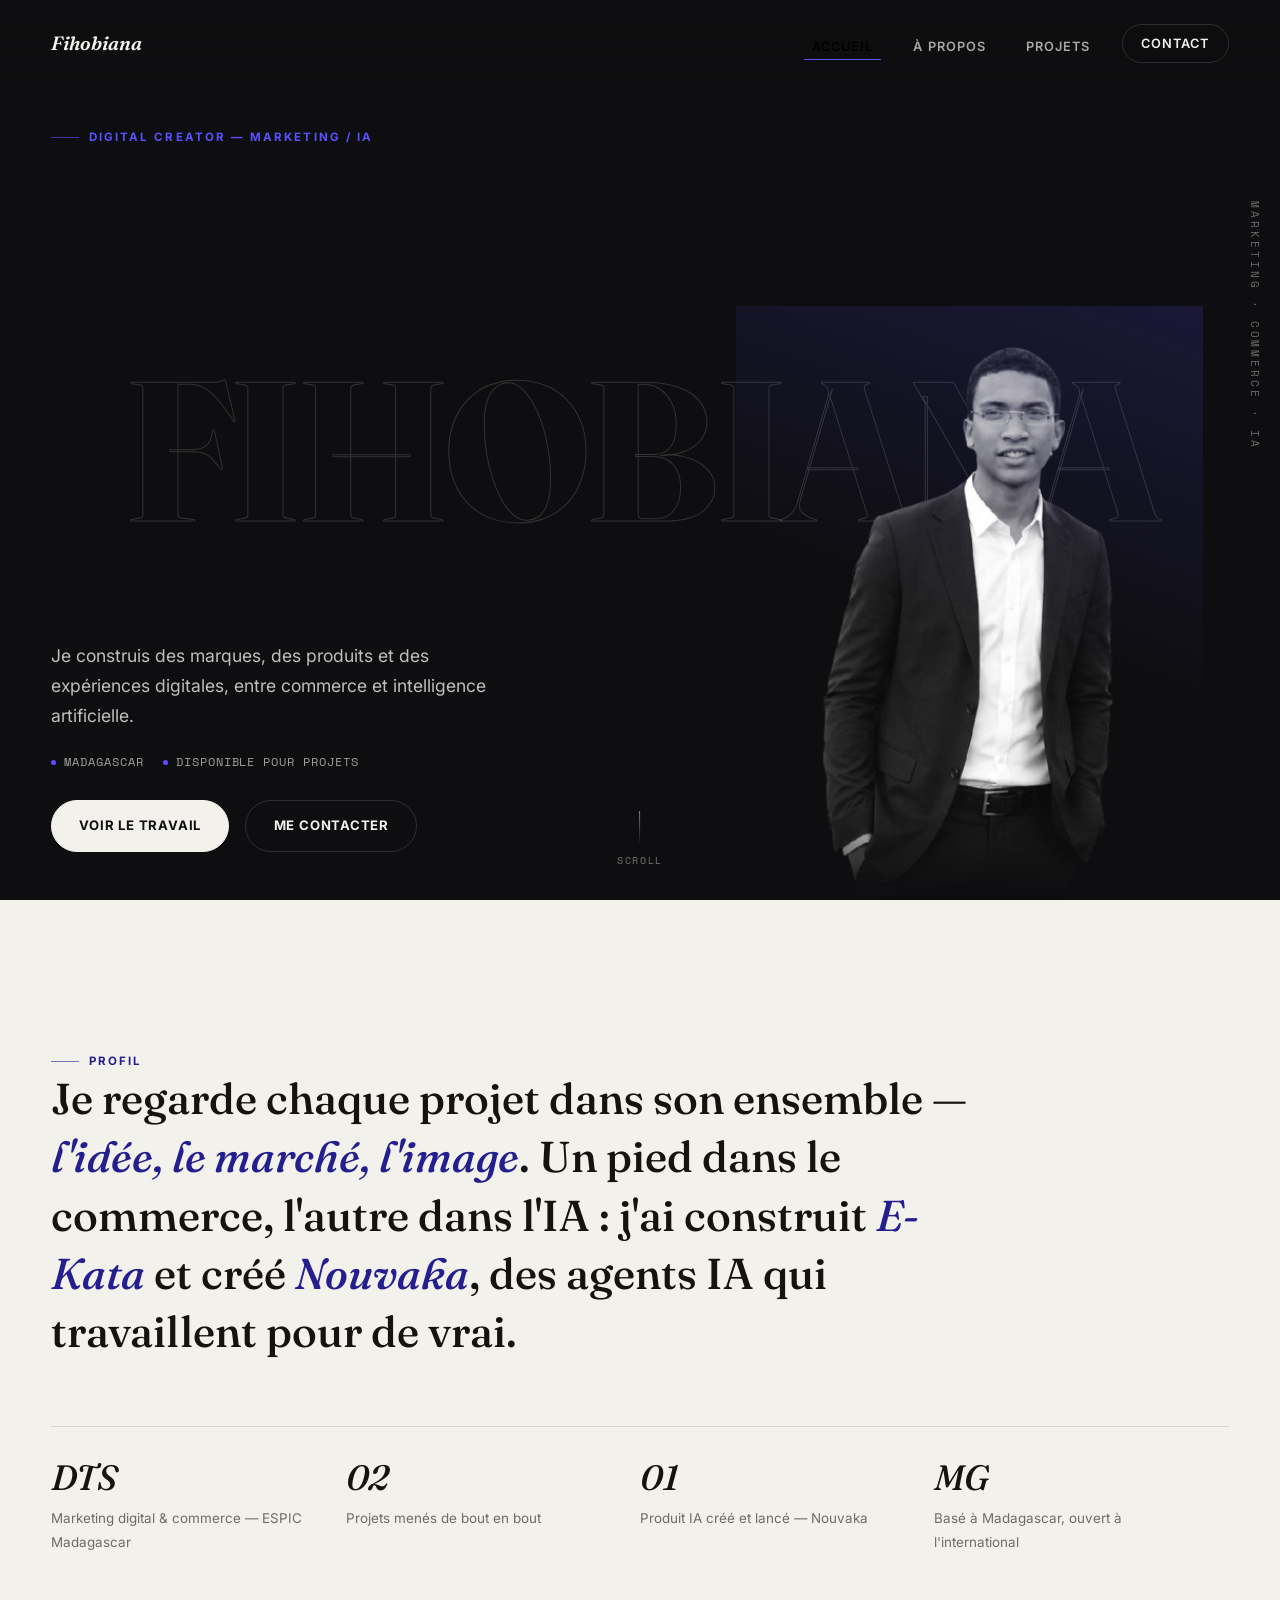
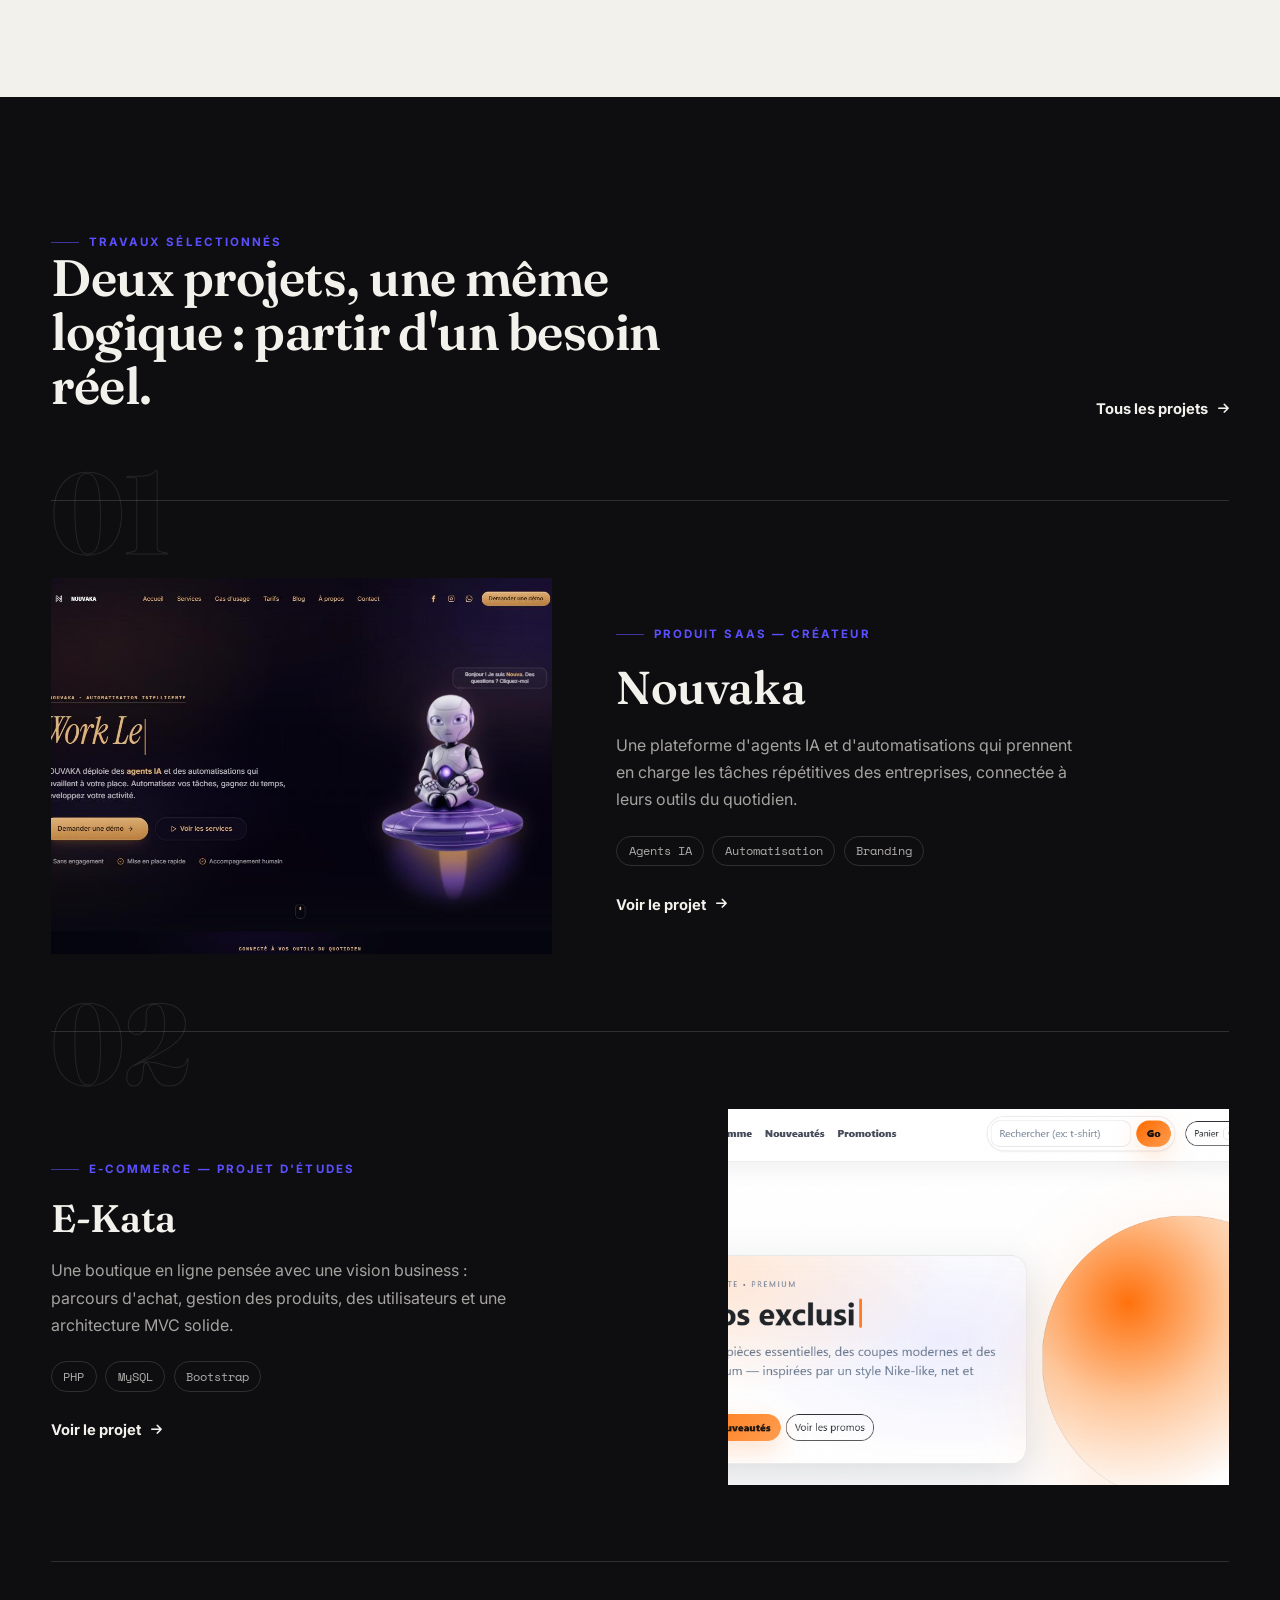
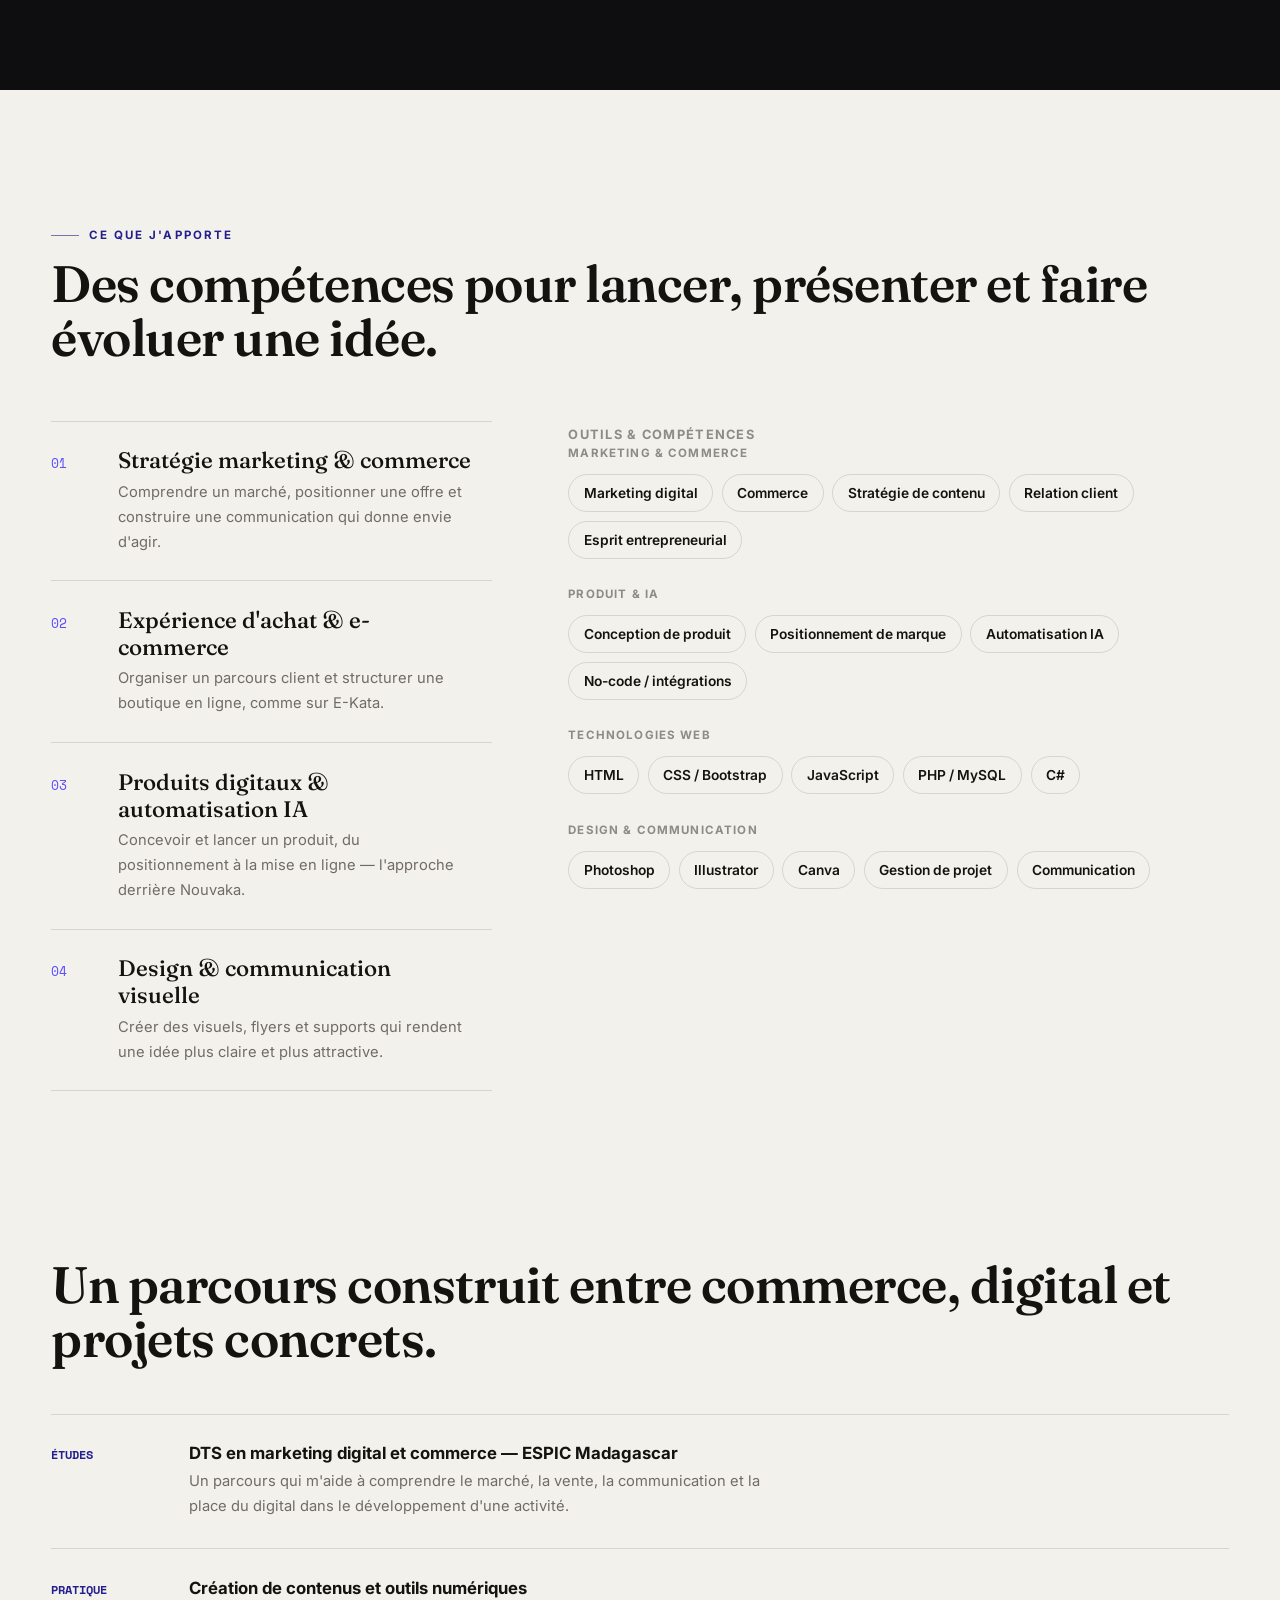
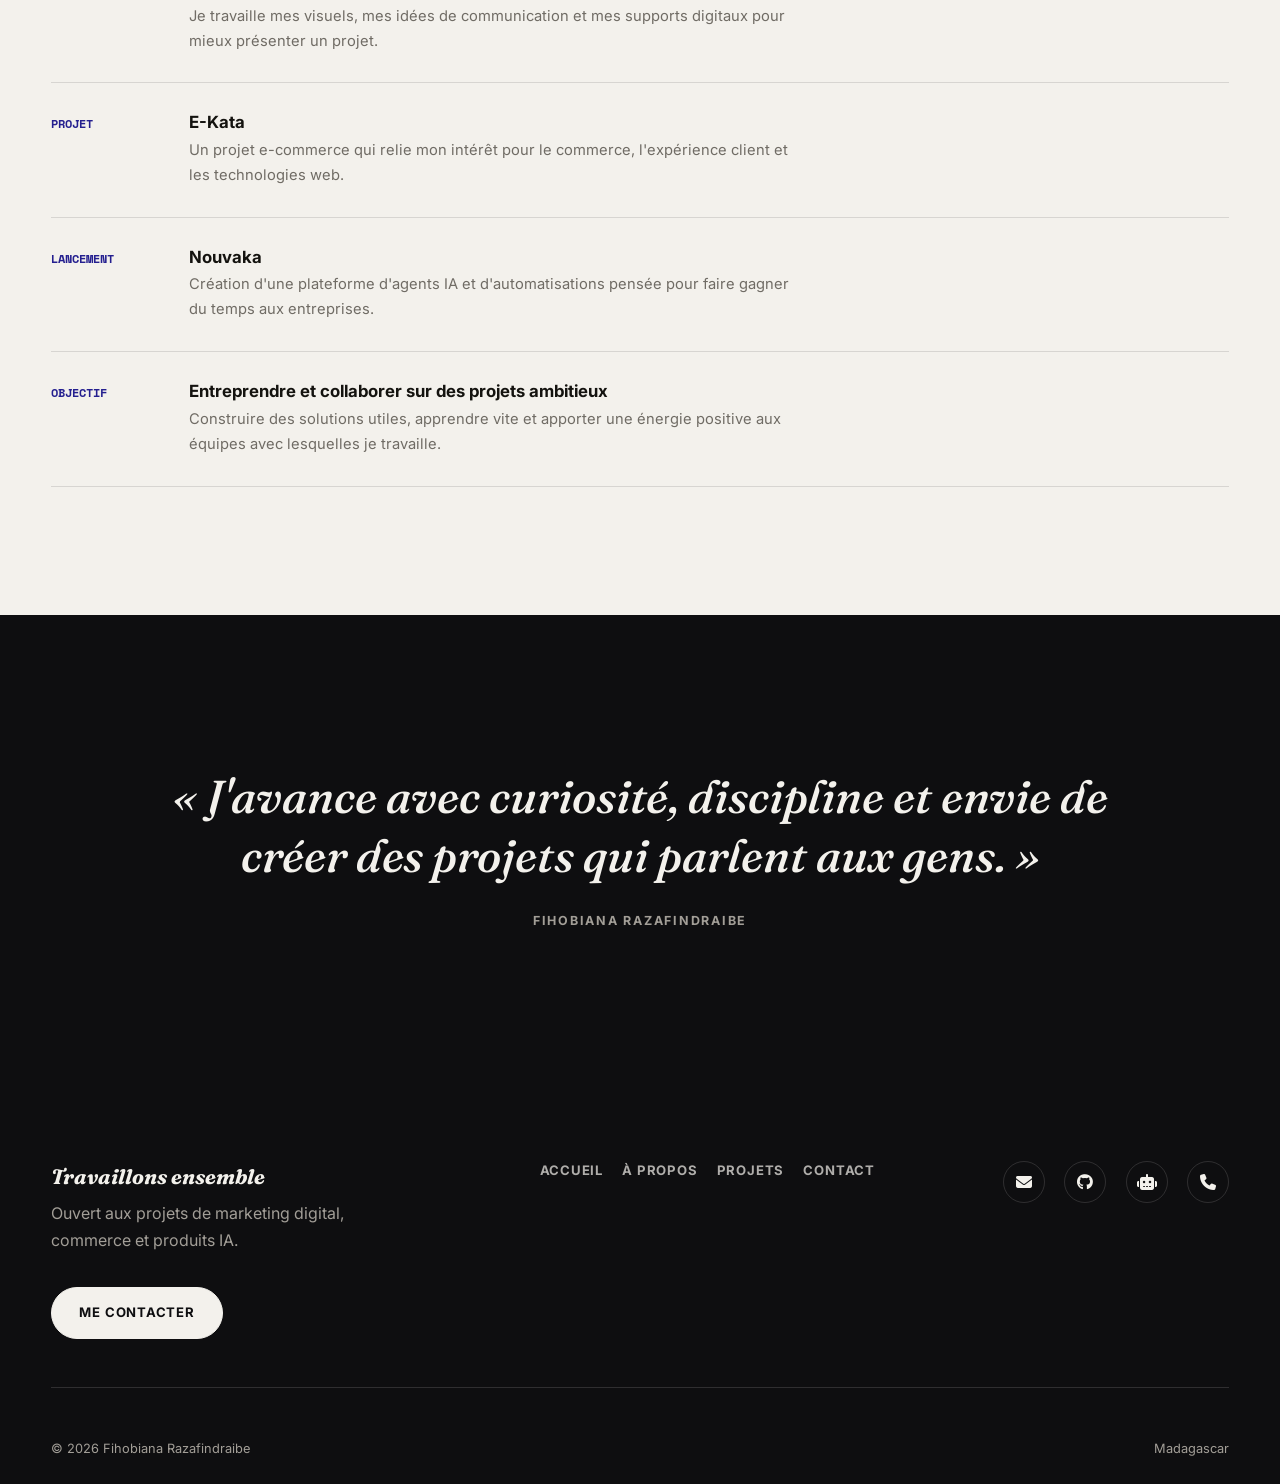
==== index.html @ 969f34cb "Corrige la presentation des outils, la galerie Realisations, la photo hero et le navbar - Remplace l" ====
<!doctype html>
<html lang="fr">
<head>
  <meta charset="utf-8">
  <meta name="viewport" content="width=device-width, initial-scale=1">
  <meta name="description" content="Fihobiana RAZAFINDRAIBE — créateur digital à Madagascar. Marketing digital, commerce et produits IA. Créateur de Nouvaka et E-Kata.">
  <meta property="og:title" content="Fihobiana RAZAFINDRAIBE — Digital Creator">
  <meta property="og:description" content="Marketing digital, commerce et produits digitaux. Découvrez E-Kata et Nouvaka.">
  <meta property="og:type" content="website">
  <meta property="og:image" content="assets/images/photos/photo-hero.png">
  <meta name="author" content="Fihobiana RAZAFINDRAIBE">
  <title>Fihobiana RAZAFINDRAIBE — Digital Creator</title>
  <link rel="preconnect" href="https://cdn.jsdelivr.net">
  <link rel="preconnect" href="https://cdnjs.cloudflare.com">
  <link rel="preconnect" href="https://fonts.googleapis.com">
  <link rel="preconnect" href="https://fonts.gstatic.com" crossorigin>
  <link href="https://fonts.googleapis.com/css2?family=Fraunces:ital,opsz,wght@0,9..144,300;0,9..144,400;0,9..144,500;0,9..144,600;0,9..144,700;1,9..144,400;1,9..144,500;1,9..144,600&family=Inter:wght@400;500;600;700;800&family=Space+Mono:wght@400;700&display=swap" rel="stylesheet">
  <link href="https://cdn.jsdelivr.net/npm/bootstrap@5.3.3/dist/css/bootstrap.min.css" rel="stylesheet">
  <link href="https://cdnjs.cloudflare.com/ajax/libs/font-awesome/6.5.2/css/all.min.css" rel="stylesheet">
  <link rel="icon" href="assets/images/icons/fr-icon.svg" type="image/svg+xml">
  <link href="assets/css/style.css" rel="stylesheet">
</head>
<body>
  <nav class="navbar navbar-expand-lg fixed-top premium-nav" aria-label="Navigation principale">
    <div class="container-wide d-flex align-items-center justify-content-between">
      <a class="navbar-brand" href="index.html">Fihobiana</a>
      <button class="navbar-toggler" type="button" data-bs-toggle="collapse" data-bs-target="#mainNav" aria-controls="mainNav" aria-expanded="false" aria-label="Ouvrir le menu">
        <span class="navbar-toggler-icon"></span>
      </button>
      <div class="collapse navbar-collapse flex-grow-0" id="mainNav">
        <ul class="navbar-nav ms-auto align-items-lg-center gap-lg-4">
          <li class="nav-item"><a class="nav-link active" href="index.html">Accueil</a></li>
          <li class="nav-item"><a class="nav-link" href="about.html">À propos</a></li>
          <li class="nav-item"><a class="nav-link" href="projects.html">Projets</a></li>
          <li class="nav-item"><a class="nav-link nav-cta" href="contact.html">Contact</a></li>
        </ul>
      </div>
    </div>
  </nav>

  <header class="hero-v2">
    <div class="hero-v2-name" data-parallax="0.04" aria-hidden="true"><span>FIHOBIANA</span></div>
    <div class="hero-v2-portrait-wrap">
      <img class="hero-v2-portrait" src="assets/images/photos/photo-hero.png" alt="Portrait de Fihobiana RAZAFINDRAIBE">
      <div class="hero-v2-portrait-tint"></div>
    </div>
    <div class="hero-v2-masthead">MARKETING &middot; COMMERCE &middot; IA</div>
    <div class="container-wide hero-v2-grid">
      <div class="hero-v2-top reveal">
        <span class="label">Digital Creator — Marketing / IA</span>
      </div>
      <div class="hero-v2-bottom reveal reveal-delay">
        <p class="hero-v2-intro">Je construis des marques, des produits et des expériences digitales, entre commerce et intelligence artificielle.</p>
        <div class="hero-v2-meta">
          <span>Madagascar</span>
          <span>Disponible pour projets</span>
        </div>
        <div class="hero-v2-actions">
          <a class="btn-v2 magnetic" href="projects.html">Voir le travail</a>
          <a class="btn-v2 ghost magnetic" href="contact.html">Me contacter</a>
        </div>
      </div>
    </div>
    <div class="hero-v2-scroll"><span></span>Scroll</div>
  </header>

  <main>
    <section class="statement">
      <div class="container-wide">
        <span class="label on-light reveal">Profil</span>
        <p class="statement-text reveal reveal-delay">Je regarde chaque projet dans son ensemble — <strong>l'idée, le marché, l'image</strong>. Un pied dans le commerce, l'autre dans l'IA : j'ai construit <strong>E-Kata</strong> et créé <strong>Nouvaka</strong>, des agents IA qui travaillent pour de vrai.</p>
        <div class="statement-facts reveal">
          <div><strong>DTS</strong><span>Marketing digital & commerce — ESPIC Madagascar</span></div>
          <div><strong>02</strong><span>Projets menés de bout en bout</span></div>
          <div><strong>01</strong><span>Produit IA créé et lancé — Nouvaka</span></div>
          <div><strong>MG</strong><span>Basé à Madagascar, ouvert à l'international</span></div>
        </div>
      </div>
    </section>

    <section class="work">
      <div class="container-wide">
        <div class="work-head reveal">
          <div>
            <span class="label">Travaux sélectionnés</span>
            <h2>Deux projets, une même logique&nbsp;: partir d'un besoin réel.</h2>
          </div>
          <a class="work-link" href="projects.html">Tous les projets <i class="fa-solid fa-arrow-right"></i></a>
        </div>
        <div class="work-list">
          <article class="work-item featured reveal">
            <span class="work-number" aria-hidden="true">01</span>
            <div class="work-media">
              <a href="projects.html#nouvaka"><img src="assets/images/projects/nouvaka-1.jpg" alt="Page d'accueil de Nouvaka, plateforme d'agents IA"></a>
            </div>
            <div class="work-copy">
              <span class="label">Produit SaaS — Créateur</span>
              <h3>Nouvaka</h3>
              <p>Une plateforme d'agents IA et d'automatisations qui prennent en charge les tâches répétitives des entreprises, connectée à leurs outils du quotidien.</p>
              <div class="work-tags"><span>Agents IA</span><span>Automatisation</span><span>Branding</span></div>
              <a class="work-link" href="projects.html#nouvaka">Voir le projet <i class="fa-solid fa-arrow-right"></i></a>
            </div>
          </article>
          <article class="work-item reverse reveal">
            <span class="work-number" aria-hidden="true">02</span>
            <div class="work-media">
              <a href="projects.html#e-kata"><img src="assets/images/projects/e-kata-2.png" alt="Interface du projet e-commerce E-Kata"></a>
            </div>
            <div class="work-copy">
              <span class="label">E-commerce — Projet d'études</span>
              <h3>E-Kata</h3>
              <p>Une boutique en ligne pensée avec une vision business&nbsp;: parcours d'achat, gestion des produits, des utilisateurs et une architecture MVC solide.</p>
              <div class="work-tags"><span>PHP</span><span>MySQL</span><span>Bootstrap</span></div>
              <a class="work-link" href="projects.html#e-kata">Voir le projet <i class="fa-solid fa-arrow-right"></i></a>
            </div>
          </article>
        </div>
      </div>
    </section>

    <section class="capabilities">
      <div class="container-wide">
        <span class="label on-light reveal">Ce que j'apporte</span>
        <h2 class="reveal" style="margin-top:.8rem">Des compétences pour lancer, présenter et faire évoluer une idée.</h2>
        <div class="capabilities-grid" style="margin-top:3.5rem">
          <div class="cap-list reveal">
            <div class="cap-row"><span class="cap-index">01</span><div><h3>Stratégie marketing & commerce</h3><p>Comprendre un marché, positionner une offre et construire une communication qui donne envie d'agir.</p></div><i class="fa-solid fa-arrow-up-right"></i></div>
            <div class="cap-row"><span class="cap-index">02</span><div><h3>Expérience d'achat & e-commerce</h3><p>Organiser un parcours client et structurer une boutique en ligne, comme sur E-Kata.</p></div><i class="fa-solid fa-arrow-up-right"></i></div>
            <div class="cap-row"><span class="cap-index">03</span><div><h3>Produits digitaux & automatisation IA</h3><p>Concevoir et lancer un produit, du positionnement à la mise en ligne — l'approche derrière Nouvaka.</p></div><i class="fa-solid fa-arrow-up-right"></i></div>
            <div class="cap-row"><span class="cap-index">04</span><div><h3>Design & communication visuelle</h3><p>Créer des visuels, flyers et supports qui rendent une idée plus claire et plus attractive.</p></div><i class="fa-solid fa-arrow-up-right"></i></div>
          </div>
          <div class="reveal reveal-delay">
            <span class="section-eyebrow" style="font-size:.8rem;text-transform:uppercase;letter-spacing:.1em;font-weight:700">Outils & compétences</span>
            <div class="skill-groups">
              <div class="skill-group">
                <span class="skill-group-label">Marketing & commerce</span>
                <div class="tag-row"><span>Marketing digital</span><span>Commerce</span><span>Stratégie de contenu</span><span>Relation client</span><span>Esprit entrepreneurial</span></div>
              </div>
              <div class="skill-group">
                <span class="skill-group-label">Produit & IA</span>
                <div class="tag-row"><span>Conception de produit</span><span>Positionnement de marque</span><span>Automatisation IA</span><span>No-code / intégrations</span></div>
              </div>
              <div class="skill-group">
                <span class="skill-group-label">Technologies web</span>
                <div class="tag-row"><span>HTML</span><span>CSS / Bootstrap</span><span>JavaScript</span><span>PHP / MySQL</span><span>C#</span></div>
              </div>
              <div class="skill-group">
                <span class="skill-group-label">Design & communication</span>
                <div class="tag-row"><span>Photoshop</span><span>Illustrator</span><span>Canva</span><span>Gestion de projet</span><span>Communication</span></div>
              </div>
            </div>
          </div>
        </div>
      </div>
    </section>

    <section class="journey">
      <div class="container-wide">
        <span class="label on-light reveal">Parcours</span>
        <h2 class="reveal" style="margin-top:.8rem">Un parcours construit entre commerce, digital et projets concrets.</h2>
        <div class="timeline" style="margin-top:3rem">
          <div class="timeline-item reveal"><span>Études</span><div><h3>DTS en marketing digital et commerce — ESPIC Madagascar</h3><p>Un parcours qui m'aide à comprendre le marché, la vente, la communication et la place du digital dans le développement d'une activité.</p></div></div>
          <div class="timeline-item reveal"><span>Pratique</span><div><h3>Création de contenus et outils numériques</h3><p>Je travaille mes visuels, mes idées de communication et mes supports digitaux pour mieux présenter un projet.</p></div></div>
          <div class="timeline-item reveal"><span>Projet</span><div><h3>E-Kata</h3><p>Un projet e-commerce qui relie mon intérêt pour le commerce, l'expérience client et les technologies web.</p></div></div>
          <div class="timeline-item reveal"><span>Lancement</span><div><h3>Nouvaka</h3><p>Création d'une plateforme d'agents IA et d'automatisations pensée pour faire gagner du temps aux entreprises.</p></div></div>
          <div class="timeline-item reveal"><span>Objectif</span><div><h3>Entreprendre et collaborer sur des projets ambitieux</h3><p>Construire des solutions utiles, apprendre vite et apporter une énergie positive aux équipes avec lesquelles je travaille.</p></div></div>
        </div>
      </div>
    </section>

    <section class="quote-band">
      <div class="container-wide reveal">
        <p>&laquo;&nbsp;J'avance avec curiosité, discipline et envie de créer des projets qui parlent aux gens.&nbsp;&raquo;</p>
        <span>Fihobiana Razafindraibe</span>
      </div>
    </section>
  </main>

  <footer class="footer">
    <div class="container-wide">
      <div class="footer-top">
        <div><strong style="font-family:var(--display);font-style:italic;font-size:1.3rem">Travaillons ensemble</strong><p style="margin-top:.5rem;max-width:360px">Ouvert aux projets de marketing digital, commerce et produits IA.</p><a class="btn-v2 magnetic" href="contact.html" style="margin-top:1rem">Me contacter</a></div>
        <div class="footer-links"><a href="index.html">Accueil</a><a href="about.html">À propos</a><a href="projects.html">Projets</a><a href="contact.html">Contact</a></div>
        <div class="socials">
          <a href="mailto:razafindraibe.fihobiana877@gmail.com" aria-label="Email"><i class="fa-solid fa-envelope"></i></a>
          <a href="https://github.com/Fihobiana87" target="_blank" rel="noopener" aria-label="GitHub"><i class="fa-brands fa-github"></i></a>
          <a href="https://nouvaka.great-site.net" target="_blank" rel="noopener" aria-label="Nouvaka"><i class="fa-solid fa-robot"></i></a>
          <a href="tel:+261385806747" aria-label="Telephone"><i class="fa-solid fa-phone"></i></a>
        </div>
      </div>
      <div class="copyright"><span>© 2026 Fihobiana Razafindraibe</span><span>Madagascar</span></div>
    </div>
  </footer>

  <script src="https://cdn.jsdelivr.net/npm/bootstrap@5.3.3/dist/js/bootstrap.bundle.min.js"></script>
  <script src="assets/js/main.js"></script>
</body>
</html>
---- assets/css/style.css ----
:root {
  --ink: #0e0e10;
  --night: #17171a;
  --graphite: #8c8b87;
  --paper: #f3f1ec;
  --paper-dim: #e7e3da;
  --line-dark: rgba(243, 241, 236, .14);
  --line-light: rgba(14, 14, 16, .12);
  --text: #f3f1ec;
  --text-onlight: #14130f;
  --muted: #a29e97;
  --muted-onlight: #706c65;
  --accent: #5b4fff;
  --accent-2: #241f8f;
  --accent-soft: #c6c0ff;
  --radius: 2px;
  --shadow: 0 40px 90px rgba(0, 0, 0, .45);
  --display: "Fraunces", Georgia, "Times New Roman", serif;
  --sans: Inter, ui-sans-serif, system-ui, -apple-system, BlinkMacSystemFont, "Segoe UI", Arial, sans-serif;
  --mono: "Space Mono", "SFMono-Regular", Consolas, monospace;
  --ease: cubic-bezier(.16, .84, .26, 1);
}

* { box-sizing: border-box; }
html { scroll-behavior: smooth; }
body {
  margin: 0;
  color: var(--text-onlight);
  font-family: var(--sans);
  background: var(--paper);
  overflow-x: hidden;
}
::selection { background: var(--accent); color: #fff; }

img { max-width: 100%; display: block; }
a { color: inherit; text-decoration: none; }
p { color: var(--muted-onlight); line-height: 1.7; }
h1, h2, h3 { color: var(--text-onlight); font-weight: 600; letter-spacing: -.01em; font-family: var(--display); }
h1 { font-size: clamp(2.6rem, 5vw, 4.6rem); line-height: 1.02; }
h2 { font-size: clamp(2rem, 4vw, 3.6rem); line-height: 1.05; }
h3 { font-size: 1.15rem; font-family: var(--sans); font-weight: 700; letter-spacing: 0; }

.label {
  display: inline-flex;
  align-items: center;
  gap: .6rem;
  font-family: var(--sans);
  font-size: .72rem;
  font-weight: 700;
  text-transform: uppercase;
  letter-spacing: .18em;
  color: var(--accent);
}
.label::before { content: ""; width: 28px; height: 1px; background: currentColor; opacity: .6; }
.label.on-light { color: var(--accent-2); }
.section-eyebrow { color: var(--graphite); }

.container-wide { width: min(1360px, 92vw); margin-inline: auto; }

/* ---------- Navigation ---------- */
.premium-nav {
  padding: 1.5rem 0;
  background: linear-gradient(180deg, rgba(14,14,16,.5), transparent);
  border-bottom: 1px solid transparent;
  transition: background .4s ease, border-color .4s ease, padding .3s ease;
}
.premium-nav.nav-scrolled {
  padding: .9rem 0;
  background: rgba(14, 14, 16, .86);
  backdrop-filter: blur(16px);
  border-bottom: 1px solid var(--line-dark);
}
.navbar-brand { font-family: var(--display); font-style: italic; font-weight: 600; font-size: 1.2rem; color: var(--text); }
.nav-link { font-family: var(--sans); font-size: .8rem; font-weight: 600; text-transform: uppercase; letter-spacing: .08em; color: var(--text); opacity: .68; position: relative; padding-bottom: 2px; }
.nav-link::after { content: ""; position: absolute; left: 0; right: 100%; bottom: -2px; height: 1px; background: var(--accent); transition: right .3s var(--ease); }
.nav-link:hover, .nav-link.active { color: var(--text); opacity: 1; }
.nav-link.active::after, .nav-link:hover::after { right: 0; }
.nav-cta {
  opacity: 1 !important;
  padding: .55rem 1.15rem !important;
  border: 1px solid var(--line-dark);
  border-radius: 999px;
  transition: border-color .3s ease, background .3s ease, color .3s ease;
}
.nav-cta::after { display: none; }
.nav-cta:hover, .nav-cta.active { background: var(--accent); border-color: var(--accent); color: #fff; }
.navbar-toggler { border: 0; box-shadow: none !important; }
.navbar-toggler-icon { filter: invert(1); }

/* ---------- Buttons ---------- */
.btn-v2 {
  display: inline-flex;
  align-items: center;
  gap: .6rem;
  padding: .95rem 1.7rem;
  border: 1px solid var(--text);
  border-radius: 999px;
  font-family: var(--sans);
  font-size: .82rem;
  font-weight: 700;
  text-transform: uppercase;
  letter-spacing: .06em;
  color: var(--ink);
  background: var(--text);
  transition: background .3s ease, color .3s ease, border-color .3s ease;
}
.btn-v2:hover { background: var(--accent); border-color: var(--accent); color: #fff; }
.btn-v2.ghost { background: transparent; color: var(--text); border-color: var(--line-dark); }
.btn-v2.ghost:hover { border-color: var(--accent); color: var(--accent); background: transparent; }
.btn-v2.on-light { color: var(--paper); background: var(--ink); border-color: var(--ink); }
.btn-v2.on-light.ghost { color: var(--text-onlight); background: transparent; border-color: var(--line-light); }
.btn-v2.on-light.ghost:hover { color: var(--accent); border-color: var(--accent); }

/* ==================== HERO ==================== */
.hero-v2 {
  position: relative;
  isolation: isolate;
  overflow: hidden;
  min-height: 100vh;
  display: flex;
  flex-direction: column;
  background: var(--ink);
  color: var(--text);
}
.hero-v2-name {
  position: absolute;
  inset: 0;
  display: flex;
  align-items: center;
  justify-content: center;
  z-index: 0;
  pointer-events: none;
  user-select: none;
}
.hero-v2-name span {
  font-family: var(--display);
  font-weight: 700;
  font-size: clamp(5.5rem, 15.5vw, 13.5rem);
  line-height: .84;
  letter-spacing: -.03em;
  color: transparent;
  -webkit-text-stroke: 1px rgba(243, 241, 236, .16);
  white-space: nowrap;
}
.hero-v2-portrait-wrap {
  position: absolute;
  right: 6%;
  bottom: 0;
  height: min(66vh, 600px);
  z-index: 1;
  pointer-events: none;
}
.hero-v2-portrait {
  height: 100%;
  width: auto;
  object-fit: cover;
  image-rendering: -webkit-optimize-contrast;
  filter: grayscale(1) contrast(1.02) brightness(1.01);
  mask-image: linear-gradient(to bottom, #000 82%, transparent 100%);
  -webkit-mask-image: linear-gradient(to bottom, #000 82%, transparent 100%);
}
.hero-v2-portrait-tint {
  position: absolute;
  inset: 0;
  background: linear-gradient(200deg, rgba(91,79,255,.16), transparent 55%);
  mix-blend-mode: color;
}
.hero-v2-grid {
  position: relative;
  z-index: 2;
  flex: 1;
  display: flex;
  flex-direction: column;
  justify-content: space-between;
  padding: 7.5rem 0 3rem;
}
.hero-v2-top { max-width: 480px; }
.hero-v2-bottom { display: flex; flex-direction: column; gap: 1.4rem; max-width: 560px; }
.hero-v2-intro { font-size: 1.1rem; color: rgba(243,241,236,.78); margin: 0; max-width: 480px; }
.hero-v2-meta { display: flex; flex-wrap: wrap; gap: 1.2rem; font-family: var(--mono); font-size: .74rem; text-transform: uppercase; letter-spacing: .08em; color: var(--muted); }
.hero-v2-meta span { display: flex; align-items: center; gap: .5rem; }
.hero-v2-meta span::before { content: ""; width: 5px; height: 5px; border-radius: 50%; background: var(--accent); }
.hero-v2-actions { display: flex; flex-wrap: wrap; gap: 1rem; margin-top: .4rem; }
.hero-v2-masthead {
  position: absolute;
  top: 50%;
  right: 1.6rem;
  transform: translateY(-50%) rotate(90deg);
  transform-origin: right center;
  font-family: var(--mono);
  font-size: .66rem;
  letter-spacing: .28em;
  text-transform: uppercase;
  color: rgba(243,241,236,.4);
  white-space: nowrap;
  z-index: 2;
}
.hero-v2-scroll {
  position: absolute;
  left: 50%;
  bottom: 2rem;
  transform: translateX(-50%);
  z-index: 2;
  display: flex;
  flex-direction: column;
  align-items: center;
  gap: .5rem;
  font-family: var(--mono);
  font-size: .64rem;
  text-transform: uppercase;
  letter-spacing: .16em;
  color: rgba(243,241,236,.45);
}
.hero-v2-scroll span { width: 1px; height: 34px; background: linear-gradient(rgba(243,241,236,.5), transparent); animation: scrollLine 2.2s ease-in-out infinite; }
@keyframes scrollLine { 0% { transform: scaleY(0); transform-origin: top; } 45% { transform: scaleY(1); transform-origin: top; } 55% { transform: scaleY(1); transform-origin: bottom; } 100% { transform: scaleY(0); transform-origin: bottom; } }

/* ==================== STATEMENT ==================== */
.statement {
  background: var(--paper);
  padding: clamp(6rem, 12vw, 9rem) 0;
}
.statement-text {
  font-family: var(--display);
  font-weight: 500;
  font-size: clamp(1.6rem, 3.4vw, 2.7rem);
  line-height: 1.35;
  color: var(--text-onlight);
  max-width: 920px;
}
.statement-text strong { font-style: italic; font-weight: 500; color: var(--accent-2); }
.statement-facts {
  display: flex;
  flex-wrap: wrap;
  gap: 0;
  margin-top: 4rem;
  border-top: 1px solid var(--line-light);
}
.statement-facts > div {
  flex: 1 1 200px;
  padding: 1.6rem 1.8rem 0 0;
}
.statement-facts strong {
  display: block;
  font-family: var(--display);
  font-style: italic;
  font-weight: 500;
  font-size: 2.2rem;
  color: var(--text-onlight);
}
.statement-facts span { font-size: .84rem; color: var(--muted-onlight); }

/* ==================== SELECTED WORK ==================== */
.work { background: var(--ink); color: var(--text); padding: clamp(6rem, 10vw, 9rem) 0; }
.work-head { display: flex; flex-wrap: wrap; justify-content: space-between; align-items: flex-end; gap: 2rem; margin-bottom: clamp(3rem, 7vw, 5rem); }
.work-head h2 { color: var(--text); max-width: 640px; }
.work-list { display: flex; flex-direction: column; }
.work-item {
  position: relative;
  display: grid;
  grid-template-columns: 0.9fr 1.1fr;
  gap: clamp(2rem, 5vw, 4.5rem);
  align-items: center;
  padding: clamp(3rem, 6vw, 5rem) 0;
  border-top: 1px solid var(--line-dark);
}
.work-item:last-child { border-bottom: 1px solid var(--line-dark); }
.work-item.reverse { grid-template-columns: 1.1fr 0.9fr; }
.work-item.reverse .work-media { order: 2; }
.work-number {
  position: absolute;
  top: -.4em;
  left: 0;
  font-family: var(--display);
  font-weight: 700;
  font-size: clamp(5rem, 9vw, 9rem);
  color: transparent;
  -webkit-text-stroke: 1px rgba(243,241,236,.1);
  z-index: 0;
  pointer-events: none;
  line-height: 1;
}
.work-media { position: relative; z-index: 1; overflow: hidden; aspect-ratio: 4 / 3; }
.work-media img { width: 100%; height: 100%; object-fit: cover; object-position: top; transition: transform .8s var(--ease); }
.work-item:hover .work-media img { transform: scale(1.06); }
.work-media::after {
  content: "";
  position: absolute; inset: 0;
  background: linear-gradient(200deg, rgba(91,79,255,.28), transparent 60%);
  opacity: 0;
  transition: opacity .5s ease;
}
.work-item:hover .work-media::after { opacity: 1; }
.work-copy { position: relative; z-index: 1; }
.work-copy .label { margin-bottom: 1.1rem; }
.work-copy h3 { font-family: var(--display); font-weight: 600; font-size: clamp(1.8rem, 3vw, 2.6rem); color: var(--text); margin: 0 0 1rem; letter-spacing: -.01em; }
.work-copy p { color: rgba(243,241,236,.66); max-width: 460px; margin: 0 0 1.4rem; }
.work-tags { display: flex; flex-wrap: wrap; gap: .55rem; margin-bottom: 1.6rem; }
.work-tags span { font-family: var(--mono); font-size: .72rem; padding: .35rem .7rem; border: 1px solid var(--line-dark); border-radius: 999px; color: rgba(243,241,236,.7); }
.work-link { display: inline-flex; align-items: center; gap: .6rem; font-weight: 700; font-size: .92rem; color: var(--text); }
.work-link i { font-size: .78rem; transition: transform .3s var(--ease); }
.work-link:hover i { transform: translateX(6px); }
.work-item.featured .work-copy h3 { font-size: clamp(2.1rem, 3.6vw, 3.1rem); }

/* ==================== CAPABILITIES ==================== */
.capabilities { background: var(--paper); padding: clamp(6rem, 10vw, 9rem) 0; }
.capabilities-grid { display: grid; grid-template-columns: .8fr 1.2fr; gap: clamp(3rem, 6vw, 5rem); }
.cap-list { display: flex; flex-direction: column; }
.cap-row {
  display: grid;
  grid-template-columns: 3rem 1fr auto;
  align-items: baseline;
  gap: 1.2rem;
  padding: 1.6rem 0;
  border-top: 1px solid var(--line-light);
  transition: padding-left .3s var(--ease);
}
.cap-row:last-child { border-bottom: 1px solid var(--line-light); }
.cap-row:hover { padding-left: .6rem; }
.cap-index { font-family: var(--mono); font-size: .8rem; color: var(--accent); }
.cap-row h3 { margin: 0; font-family: var(--display); font-weight: 500; font-size: 1.4rem; letter-spacing: 0; }
.cap-row p { margin: .35rem 0 0; font-size: .92rem; max-width: 440px; }
.cap-row i { font-size: 1.1rem; color: var(--graphite); transition: color .3s ease, transform .3s var(--ease); }
.cap-row:hover i { color: var(--accent); transform: translate(4px, -4px); }
.skill-groups { display: flex; flex-direction: column; gap: 1.7rem; }
.skill-group-label { display: block; font-family: var(--sans); font-size: .72rem; font-weight: 700; text-transform: uppercase; letter-spacing: .1em; color: var(--graphite); margin-bottom: .75rem; }
.tag-row { display: flex; flex-wrap: wrap; gap: .55rem; }
.tag-row span {
  font-family: var(--sans);
  font-size: .86rem;
  font-weight: 600;
  color: var(--text-onlight);
  padding: .48rem .9rem;
  border: 1px solid var(--line-light);
  border-radius: 999px;
  transition: border-color .25s ease, color .25s ease;
}
.tag-row span:hover { border-color: var(--accent); color: var(--accent-2); }

/* ==================== TIMELINE ==================== */
.journey { background: var(--paper); padding: 0 0 clamp(6rem, 10vw, 9rem); }
.timeline { display: flex; flex-direction: column; }
.timeline-item {
  display: grid;
  grid-template-columns: 7rem 1fr;
  gap: 1.6rem;
  padding: 1.8rem 0;
  border-top: 1px solid var(--line-light);
  align-items: baseline;
}
.timeline:last-child .timeline-item:last-child { border-bottom: 1px solid var(--line-light); }
.timeline-item span { font-family: var(--mono); font-weight: 700; text-transform: uppercase; font-size: .74rem; color: var(--accent-2); }
.timeline-item h3 { margin: 0 0 .35rem; font-family: var(--sans); font-size: 1.05rem; }
.timeline-item p { margin: 0; font-size: .92rem; max-width: 600px; }

/* ==================== QUOTE ==================== */
.quote-band { padding: clamp(6rem, 12vw, 10rem) 0; background: var(--ink); color: var(--text); text-align: center; }
.quote-band p { max-width: 980px; margin: auto; color: var(--text); font-family: var(--display); font-style: italic; font-weight: 500; font-size: clamp(1.6rem, 3.6vw, 3.2rem); line-height: 1.28; }
.quote-band span { display: inline-block; margin-top: 1.6rem; color: var(--muted); font-family: var(--sans); font-size: .78rem; text-transform: uppercase; letter-spacing: .14em; font-weight: 700; }

/* ==================== INNER PAGES ==================== */
.page-main { padding-top: 0; }
.page-hero { position: relative; overflow: hidden; padding: 10.5rem 0 5rem; background: var(--ink); color: var(--text); }
.page-hero .label { margin-bottom: 1.2rem; }
.page-hero h1 { color: var(--text); }
.page-hero p { max-width: 620px; font-size: 1.08rem; color: rgba(243,241,236,.72); }
.page-hero-figure {
  position: absolute;
  right: -4%;
  top: 50%;
  transform: translateY(-50%);
  font-family: var(--display);
  font-weight: 700;
  font-size: clamp(8rem, 22vw, 18rem);
  color: transparent;
  -webkit-text-stroke: 1px rgba(243,241,236,.08);
  z-index: 0;
  pointer-events: none;
  white-space: nowrap;
}
.page-hero .container { position: relative; z-index: 1; }

.about-portrait { position: relative; aspect-ratio: 3/4; overflow: hidden; }
.about-portrait img { width: 100%; height: 100%; object-fit: cover; filter: grayscale(1) contrast(1.06); }
.about-portrait figcaption { position: absolute; left: 1.2rem; bottom: 1.2rem; right: 1.2rem; display: flex; justify-content: space-between; gap: 1rem; padding: .9rem 1.1rem; background: rgba(14,14,16,.75); backdrop-filter: blur(10px); font-size: .8rem; color: var(--text); }
.about-portrait figcaption strong { text-transform: uppercase; letter-spacing: .08em; font-size: .78rem; }
.about-portrait figcaption span { color: var(--muted); }

.about-block { padding: clamp(5rem, 9vw, 7rem) 0; }
.about-block.on-dark { background: var(--ink); color: var(--text); }
.about-block.on-dark p, .about-block.on-dark .about-lede { color: rgba(243,241,236,.72); }
.about-block.on-dark h2 { color: var(--text); }
.about-lede { font-family: var(--display); font-size: clamp(1.5rem, 2.6vw, 2.1rem); font-weight: 500; line-height: 1.45; max-width: 780px; color: var(--text-onlight); }
.about-lede em { font-style: italic; color: var(--accent-2); }
.about-block.on-dark .about-lede em { color: var(--accent-soft); }

.value-row { display: grid; grid-template-columns: repeat(4, 1fr); border-top: 1px solid var(--line-light); margin-top: 3rem; }
.value-row div { padding: 1.6rem 1.4rem 0 0; border-left: 1px solid var(--line-light); padding-left: 1.4rem; }
.value-row div:first-child { border-left: 0; padding-left: 0; }
.value-row i { color: var(--accent); font-size: 1.1rem; margin-bottom: .8rem; display: block; }
.value-row h3 { font-family: var(--sans); font-size: 1rem; margin: 0 0 .4rem; }
.value-row p { font-size: .88rem; margin: 0; }

.gallery-strip { display: grid; grid-template-columns: repeat(4, 1fr); gap: 1.6rem; }
.gallery-strip figure { margin: 0; }
.gallery-strip .strip-media { position: relative; aspect-ratio: 1/1; overflow: hidden; background: var(--paper-dim); border: 1px solid var(--line-light); }
.gallery-strip img { width: 100%; height: 100%; object-fit: cover; object-position: top; filter: grayscale(1); transition: filter .4s ease, transform .6s var(--ease); }
.gallery-strip img[src*="photos"] { object-fit: contain; object-position: center; padding: 1.6rem; }
.gallery-strip figure:hover img { filter: grayscale(0); transform: scale(1.05); }
.gallery-strip figcaption { margin-top: .9rem; display: flex; justify-content: space-between; align-items: baseline; gap: .6rem; }
.gallery-strip figcaption strong { font-family: var(--sans); font-weight: 700; font-size: .92rem; color: var(--text-onlight); }
.gallery-strip figcaption span { font-size: .72rem; text-transform: uppercase; letter-spacing: .06em; color: var(--muted-onlight); white-space: nowrap; }

/* ==================== PROJECTS PAGE ==================== */
.project-pills { display: flex; gap: .75rem; flex-wrap: wrap; margin-top: 1.8rem; }
.project-pills a { padding: .6rem 1.2rem; border-radius: 999px; border: 1px solid var(--line-dark); color: var(--text); font-weight: 700; font-size: .82rem; text-transform: uppercase; letter-spacing: .04em; transition: .25s ease; }
.project-pills a:hover { background: var(--accent); border-color: var(--accent); color: #fff; }

.case { scroll-margin-top: 90px; padding: clamp(5rem, 9vw, 8rem) 0; }
.case.on-dark { background: var(--ink); color: var(--text); }
.case.on-dark p { color: rgba(243,241,236,.68); }
.case-head { display: flex; flex-wrap: wrap; justify-content: space-between; align-items: flex-end; gap: 1.6rem; margin-bottom: 3rem; }
.case-head h2 { max-width: 720px; }
.case.on-dark .case-head h2 { color: var(--text); }
.case-lede { font-size: 1.08rem; max-width: 560px; }
.case-tags { display: flex; flex-wrap: wrap; gap: .6rem; margin: 1.6rem 0; }
.case-tags span { font-family: var(--mono); font-size: .74rem; padding: .4rem .8rem; border-radius: 999px; }
.case.on-dark .case-tags span { border: 1px solid var(--line-dark); color: rgba(243,241,236,.75); }
.case:not(.on-dark) .case-tags span { border: 1px solid var(--line-light); color: var(--muted-onlight); }
.case-figure { position: relative; overflow: hidden; }
.case-figure img { width: 100%; display: block; }

.stat-row { display: grid; grid-template-columns: repeat(4, 1fr); gap: 1px; background: var(--line-dark); margin: 3rem 0; border: 1px solid var(--line-dark); }
.stat-row div { background: var(--ink); padding: 1.8rem 1.4rem; text-align: center; }
.stat-row strong { display: block; font-family: var(--display); font-style: italic; font-weight: 600; font-size: 2.3rem; color: var(--text); }
.stat-row span { display: block; margin-top: .4rem; font-size: .78rem; color: var(--muted); }
.stat-disclaimer { font-size: .78rem; color: var(--muted); margin-top: -1.6rem; margin-bottom: 2rem; }

.pillar-grid { display: grid; grid-template-columns: repeat(4, 1fr); border-top: 1px solid var(--line-dark); margin-top: 3rem; }
.pillar-grid div { padding: 1.8rem 1.5rem 0 0; border-left: 1px solid var(--line-dark); padding-left: 1.5rem; }
.pillar-grid div:first-child { border-left: 0; padding-left: 0; }
.pillar-grid i { color: var(--accent); font-size: 1.1rem; margin-bottom: .8rem; display: block; }
.pillar-grid h3 { color: var(--text); font-size: 1rem; margin: 0 0 .4rem; }

.feature-list { display: flex; flex-direction: column; margin-top: 2rem; }
.feature-row { display: flex; gap: 1.4rem; padding: 1.5rem 0; border-top: 1px solid var(--line-light); }
.feature-row:last-child { border-bottom: 1px solid var(--line-light); }
.feature-row i { color: var(--accent); font-size: 1.2rem; margin-top: .15rem; }
.feature-row h3 { margin: 0 0 .3rem; }
.feature-row p { margin: 0; }

.gallery-grid { display: grid; grid-template-columns: repeat(2, minmax(0, 1fr)); gap: 1px; background: var(--line-light); margin-top: 2rem; }
.gallery-item { border: 0; padding: 0; background: var(--paper); overflow: hidden; cursor: zoom-in; }
.gallery-item img { width: 100%; aspect-ratio: 16 / 9; object-fit: cover; transition: transform .6s var(--ease); }
.gallery-item:hover img { transform: scale(1.05); }
.lightbox { position: fixed; inset: 0; z-index: 2000; display: none; align-items: center; justify-content: center; padding: 4vw; background: rgba(14,14,16,.94); }
.lightbox.is-open { display: flex; }
.lightbox img { max-height: 86vh; width: min(1180px, 100%); object-fit: contain; }
.lightbox-close { position: absolute; top: 1.5rem; right: 1.5rem; width: 46px; height: 46px; border: 1px solid var(--line-dark); border-radius: 50%; background: transparent; color: var(--text); }

/* ==================== CONTACT ==================== */
.contact-block { padding: clamp(5rem, 9vw, 7rem) 0; }
.contact-links { display: flex; flex-direction: column; margin-top: 2.5rem; }
.contact-links a, .contact-links div { display: flex; justify-content: space-between; align-items: baseline; padding: 1.4rem 0; border-top: 1px solid var(--line-light); font-family: var(--display); font-size: clamp(1.3rem, 2.6vw, 2rem); }
.contact-links a:last-child, .contact-links div:last-child { border-bottom: 1px solid var(--line-light); }
.contact-links span { font-family: var(--sans); font-size: .74rem; text-transform: uppercase; letter-spacing: .1em; color: var(--muted-onlight); }
.contact-links a:hover { color: var(--accent); }
.contact-links-phone { align-items: center !important; }
.contact-links-phone .phone-numbers { display: flex; flex-direction: column; gap: .3rem; }
.contact-links-phone .phone-numbers a { font-family: var(--display); font-size: clamp(1.05rem, 1.8vw, 1.35rem); padding: 0; border: 0; }
.contact-links-phone .phone-numbers a:hover { color: var(--accent); }
.contact-form { padding: 0; }
.contact-form label { display: block; font-size: .78rem; text-transform: uppercase; letter-spacing: .08em; font-weight: 700; margin-bottom: .5rem; color: var(--muted-onlight); }
.form-control { min-height: 52px; background: transparent; border: 0; border-bottom: 1px solid var(--line-light); border-radius: 0; padding: .6rem .1rem; font-family: var(--sans); color: var(--text-onlight); }
.form-control:focus { border-color: var(--accent); box-shadow: none; outline: none; }
.form-control.is-invalid { border-color: #c0483c; }
.form-status { margin: 0; min-height: 1.5rem; font-weight: 700; font-size: .88rem; }

/* ==================== FOOTER ==================== */
.footer { padding: clamp(3.5rem, 6vw, 5rem) 0 1.6rem; color: var(--text); background: var(--ink); }
.footer-top { display: flex; flex-wrap: wrap; justify-content: space-between; gap: 2rem; padding-bottom: 3rem; border-bottom: 1px solid var(--line-dark); }
.footer p { color: var(--muted); }
.footer-links, .socials { display: flex; gap: 1.2rem; flex-wrap: wrap; }
.footer-links a { font-size: .82rem; text-transform: uppercase; letter-spacing: .06em; font-weight: 700; color: var(--text); opacity: .7; }
.footer-links a:hover { color: var(--accent); opacity: 1; }
.socials a { width: 42px; height: 42px; display: grid; place-items: center; border-radius: 50%; border: 1px solid var(--line-dark); color: var(--text); }
.socials a:hover { border-color: var(--accent); color: var(--accent); }
.copyright { margin-top: 1.6rem; padding-top: 1.6rem; font-size: .8rem; color: var(--muted); display: flex; justify-content: space-between; flex-wrap: wrap; gap: .6rem; }

/* ---------- Scroll reveal ---------- */
.reveal { opacity: 0; transform: translateY(34px); transition: opacity .8s var(--ease), transform .8s var(--ease); }
.reveal-delay { transition-delay: .16s; }
.reveal.is-visible { opacity: 1; transform: translateY(0); }

@media (max-width: 991.98px) {
  .hero-v2-name span { font-size: clamp(4.5rem, 20vw, 8rem); }
  .hero-v2-portrait-wrap { right: 2%; height: 62vh; }
  .hero-v2-masthead { display: none; }
  .work-item, .work-item.reverse { grid-template-columns: 1fr; }
  .work-item.reverse .work-media { order: 0; }
  .capabilities-grid { grid-template-columns: 1fr; }
  .statement-facts > div { flex: 1 1 45%; }
  .value-row, .pillar-grid { grid-template-columns: repeat(2, 1fr); }
  .value-row div:nth-child(3), .pillar-grid div:nth-child(3) { border-left: 0; padding-left: 0; }
  .gallery-strip { grid-template-columns: repeat(2, 1fr); }
  .stat-row { grid-template-columns: repeat(2, 1fr); }
  .page-hero-figure { font-size: clamp(6rem, 26vw, 12rem); }
}

@media (max-width: 575.98px) {
  .hero-v2 { min-height: auto; padding-top: 2rem; }
  .hero-v2-grid { padding: 6.5rem 0 2.5rem; gap: 3rem; }
  .hero-v2-portrait-wrap { position: relative; right: auto; height: 52vh; margin: 0 auto; display: flex; justify-content: center; }
  .hero-v2-name { position: absolute; }
  .hero-v2-scroll { display: none; }
  .work-item { padding: 2.5rem 0; }
  .work-number { font-size: 4rem; }
  .statement-facts > div { flex: 1 1 100%; border-left: 0 !important; }
  .cap-row { grid-template-columns: 2.2rem 1fr; }
  .cap-row i { display: none; }
}
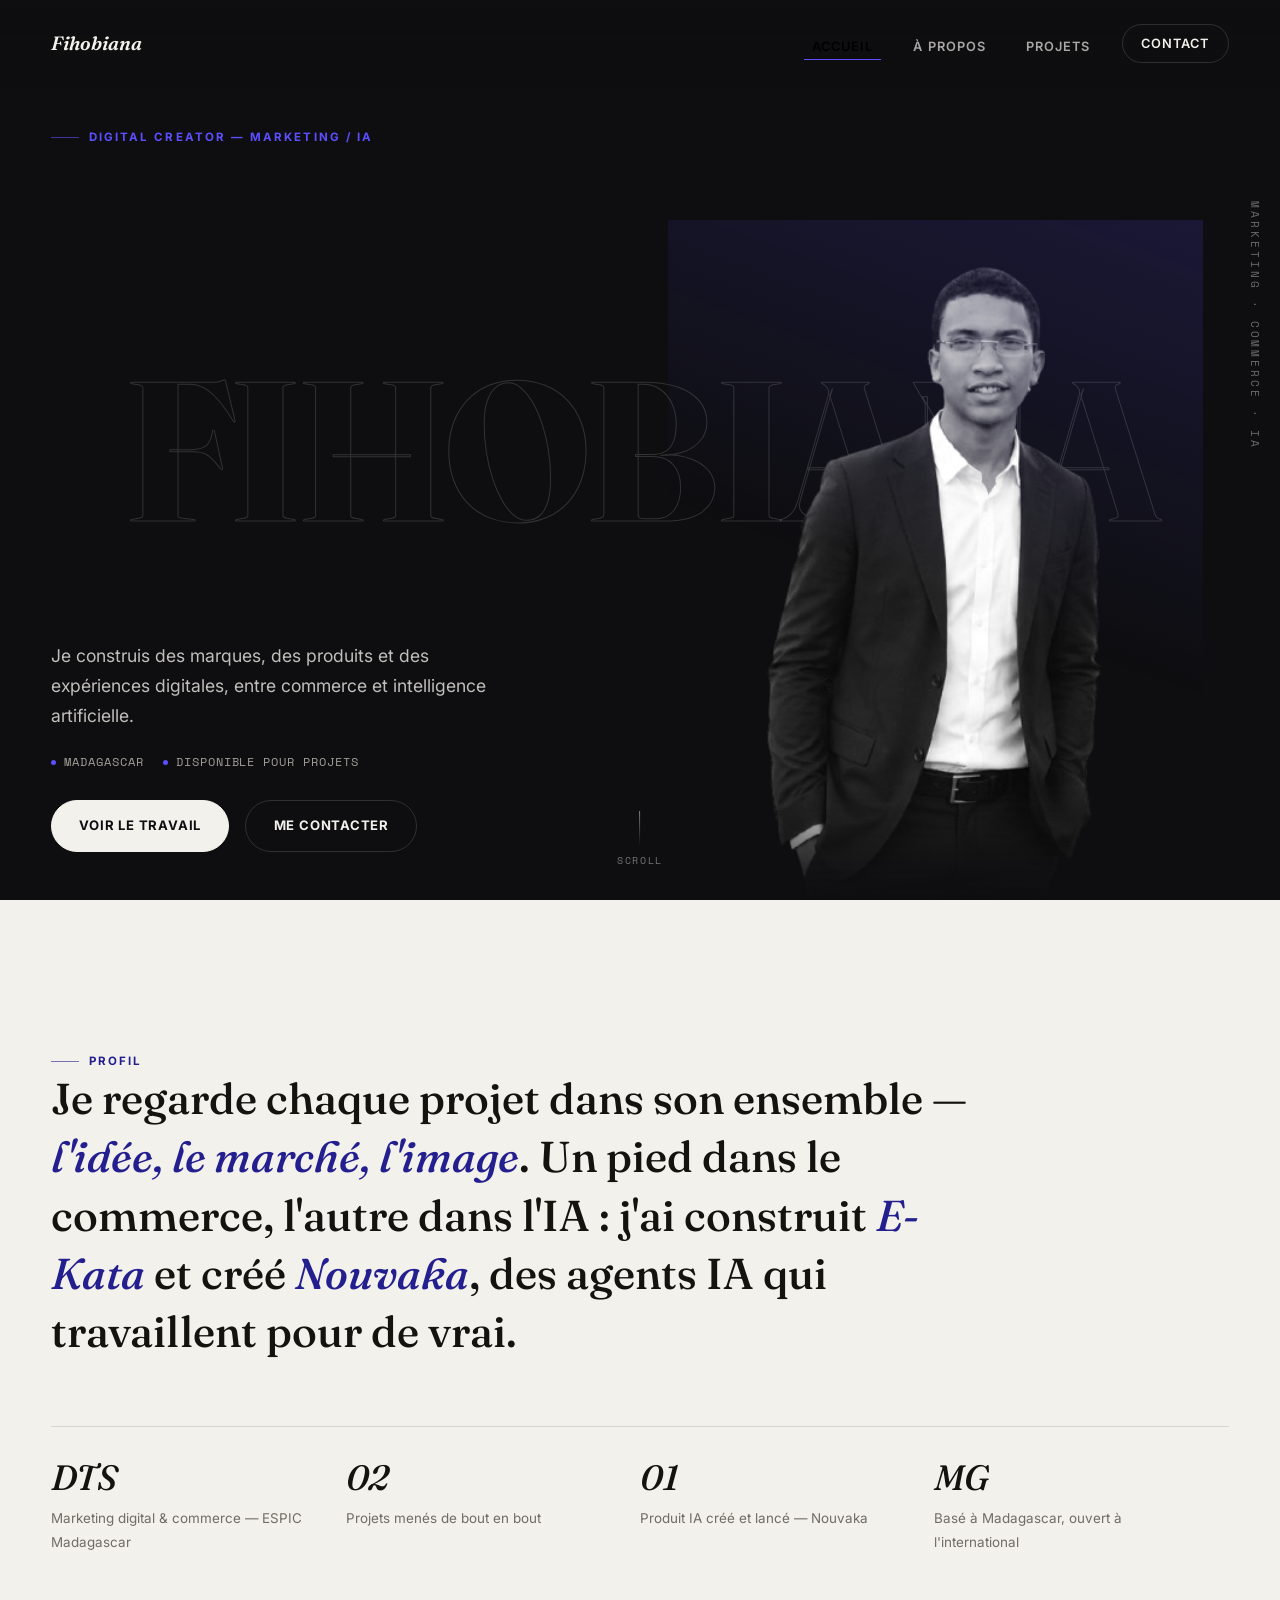
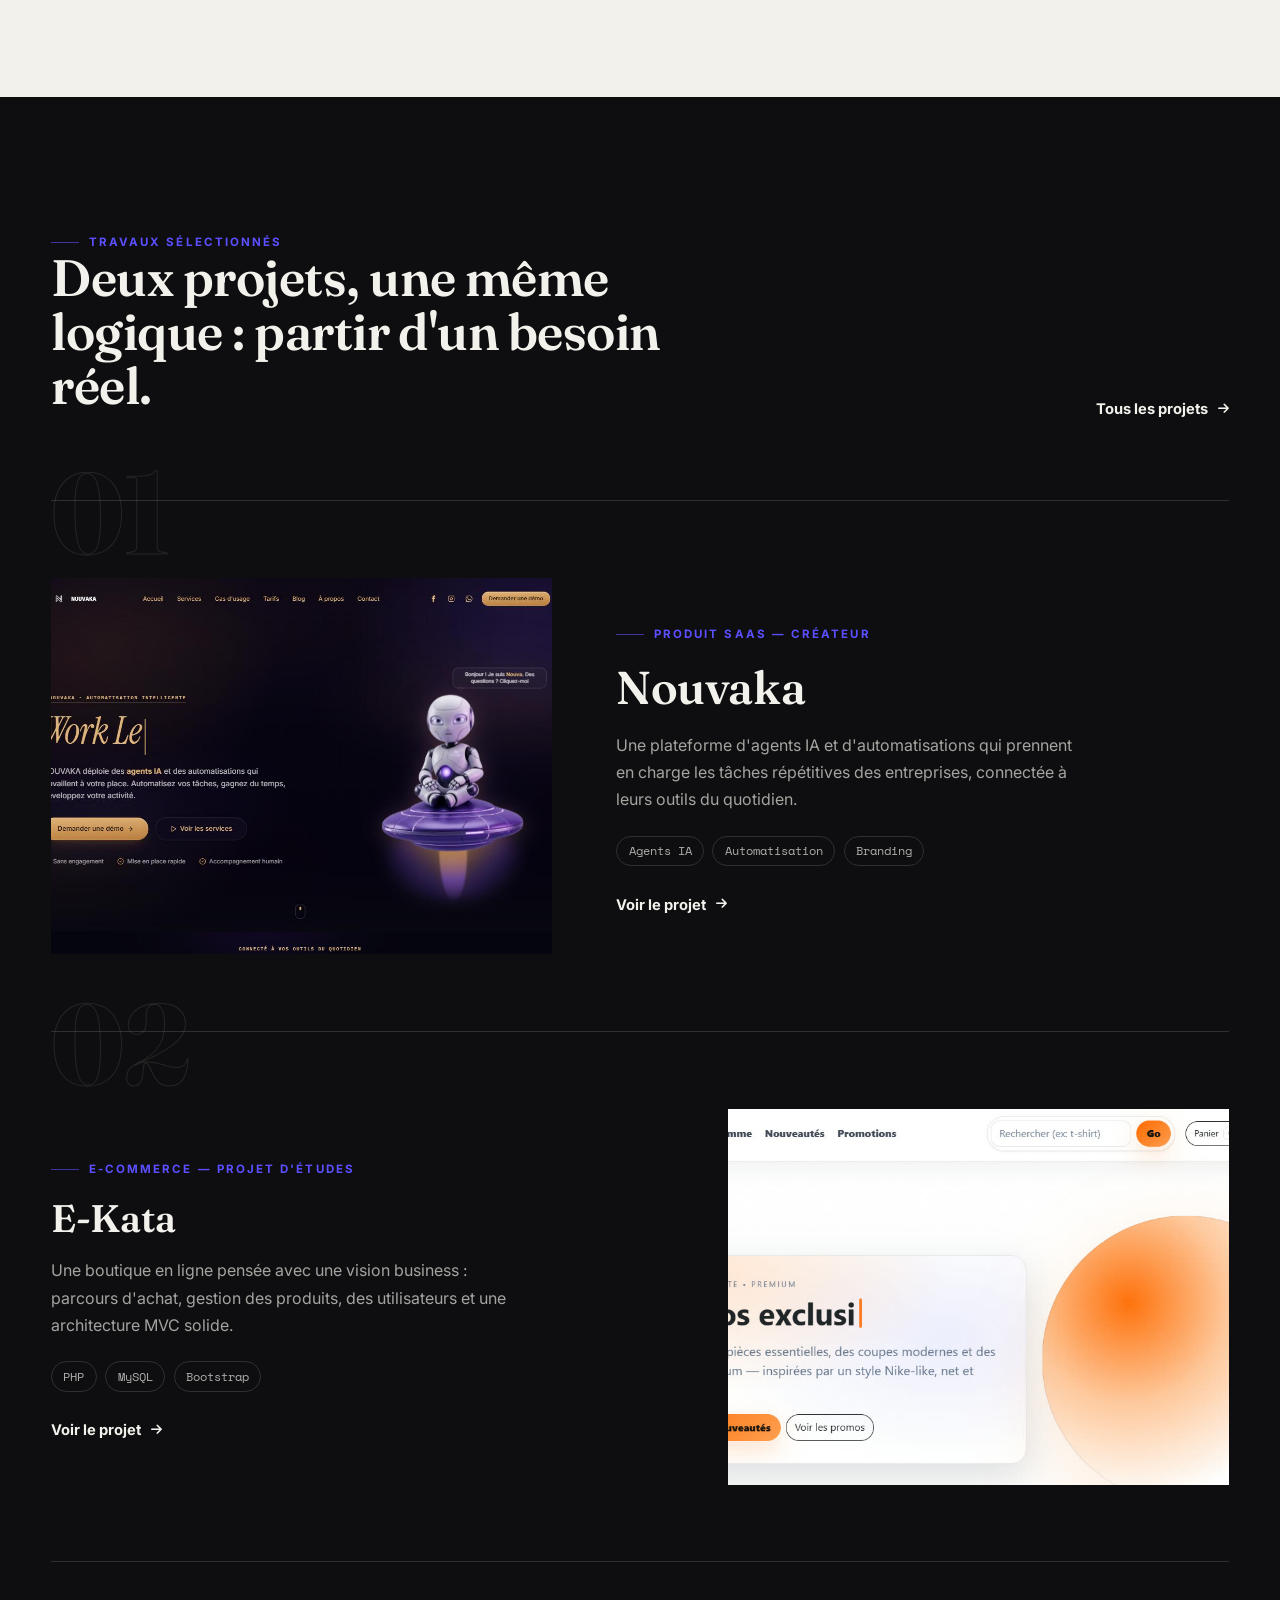
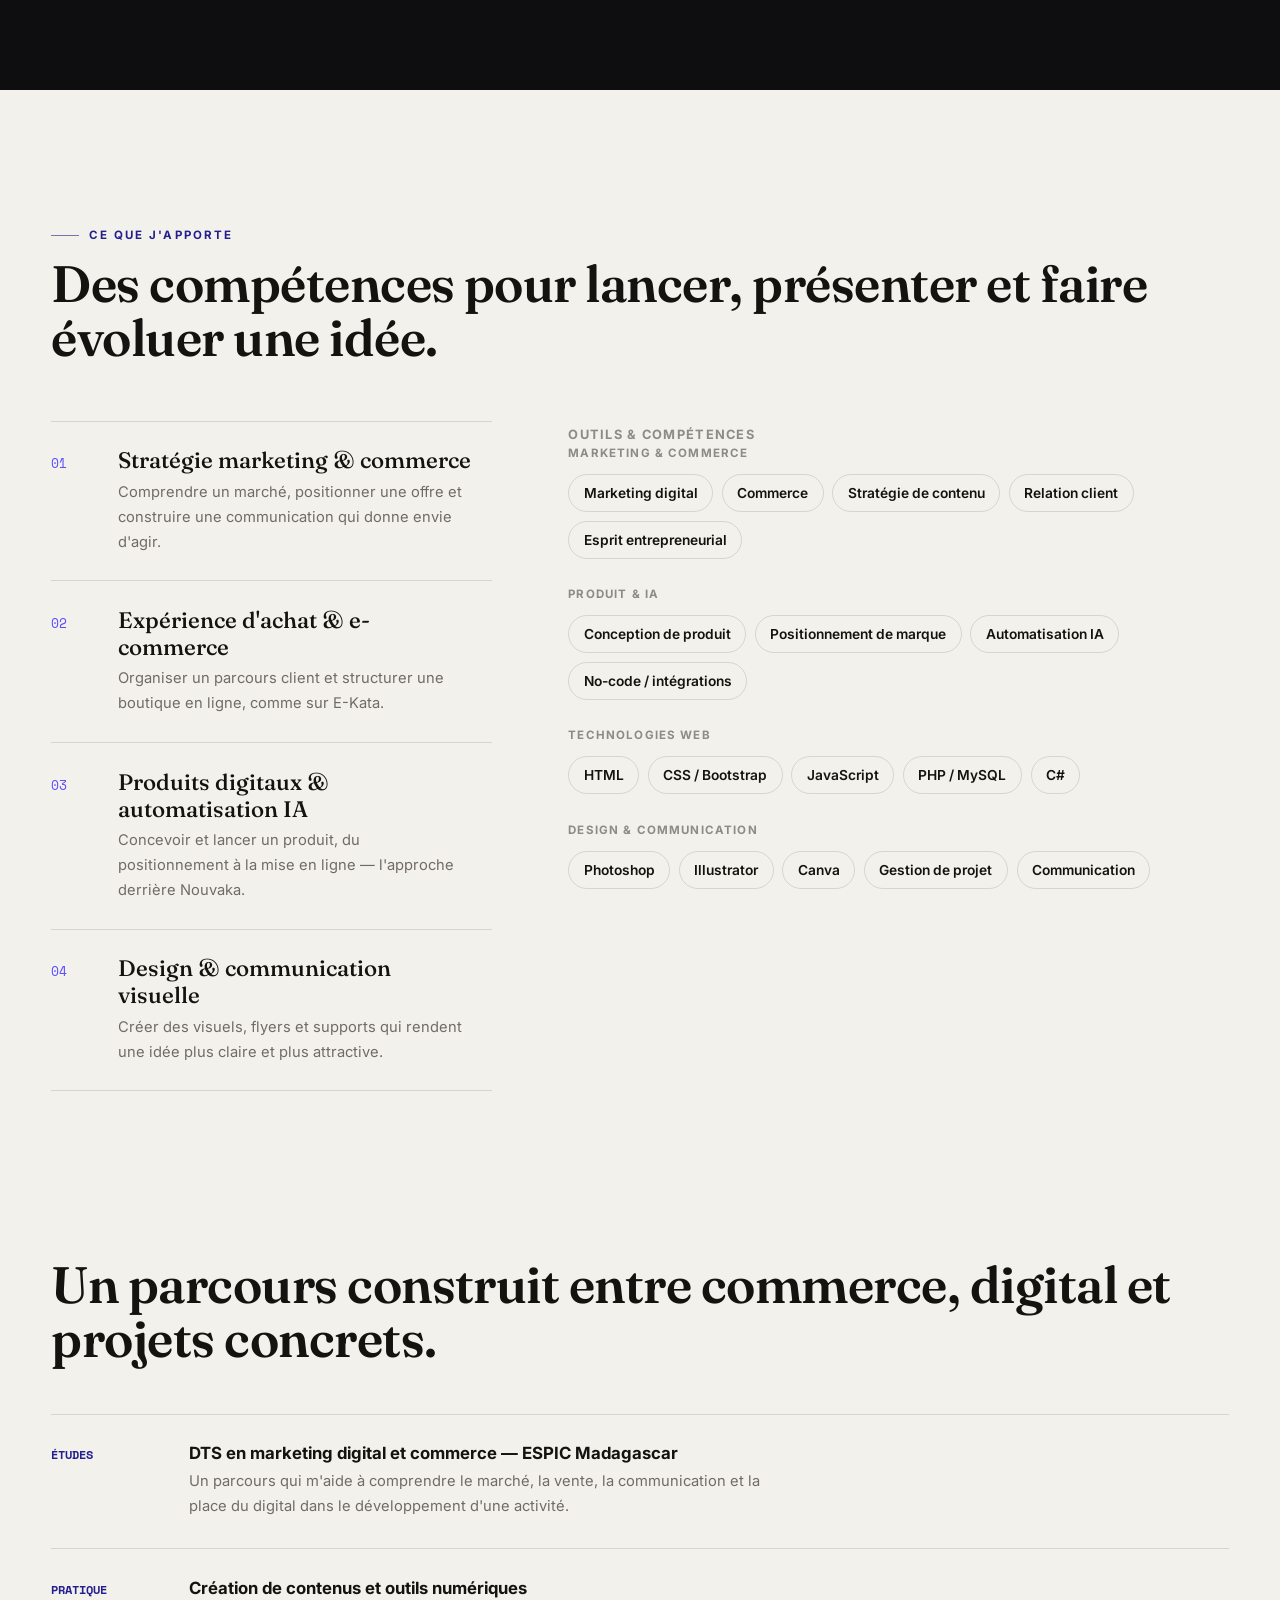
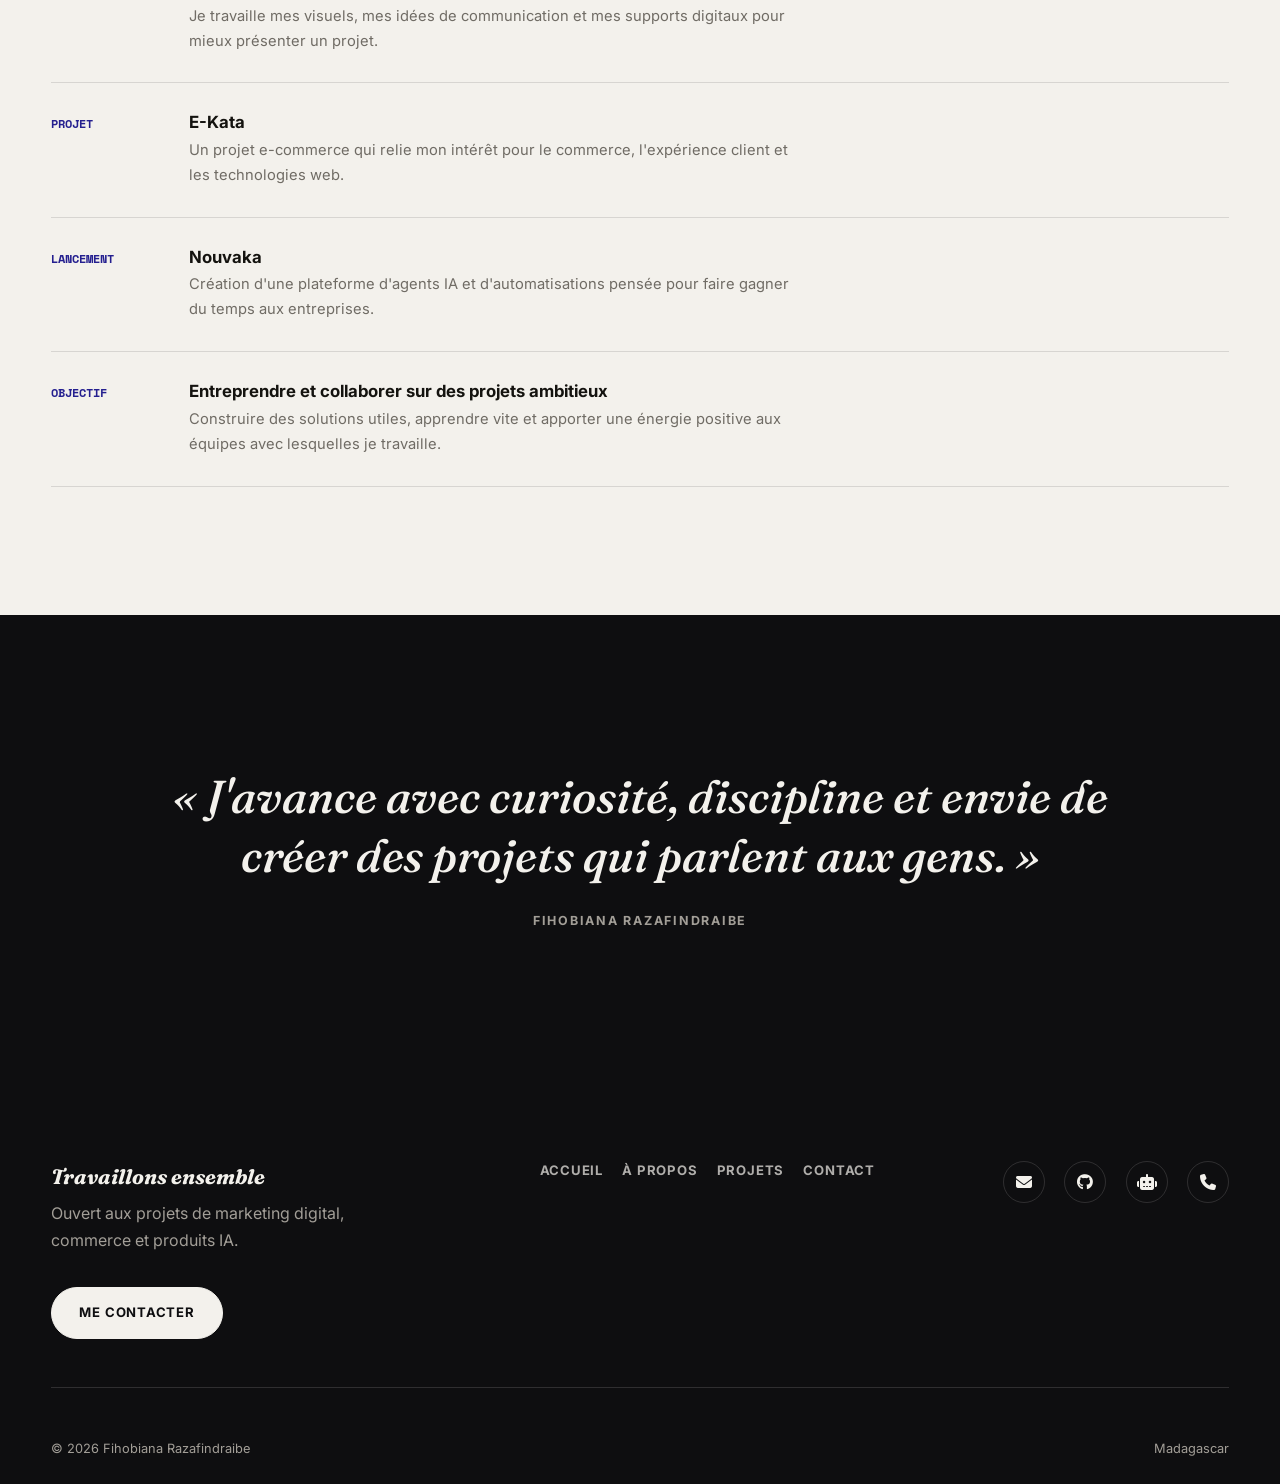
==== commit 08d9900a: "Emblème original a la place de la photo, logo Nouvaka anime, Realisations en tete de page, optimisat" ====
--- a/index.html
+++ b/index.html
@@ -104,7 +104,7 @@
           <article class="work-item reverse reveal">
             <span class="work-number" aria-hidden="true">02</span>
             <div class="work-media">
-              <a href="projects.html#e-kata"><img src="assets/images/projects/e-kata-2.png" alt="Interface du projet e-commerce E-Kata"></a>
+              <a href="projects.html#e-kata"><img src="assets/images/projects/e-kata-2.jpg" alt="Interface du projet e-commerce E-Kata"></a>
             </div>
             <div class="work-copy">
               <span class="label">E-commerce — Projet d'études</span>
--- a/assets/css/style.css
+++ b/assets/css/style.css
@@ -146,7 +146,7 @@
   position: absolute;
   right: 6%;
   bottom: 0;
-  height: min(66vh, 600px);
+  height: min(78vh, 680px);
   z-index: 1;
   pointer-events: none;
 }
@@ -379,11 +379,50 @@
 }
 .page-hero .container { position: relative; z-index: 1; }
 
-.about-portrait { position: relative; aspect-ratio: 3/4; overflow: hidden; }
-.about-portrait img { width: 100%; height: 100%; object-fit: cover; filter: grayscale(1) contrast(1.06); }
-.about-portrait figcaption { position: absolute; left: 1.2rem; bottom: 1.2rem; right: 1.2rem; display: flex; justify-content: space-between; gap: 1rem; padding: .9rem 1.1rem; background: rgba(14,14,16,.75); backdrop-filter: blur(10px); font-size: .8rem; color: var(--text); }
-.about-portrait figcaption strong { text-transform: uppercase; letter-spacing: .08em; font-size: .78rem; }
-.about-portrait figcaption span { color: var(--muted); }
+/* About emblem — an original graphic standing in for a portrait: three overlapping
+   domains (Marketing / Commerce / IA) orbiting a monogram, echoing the "un pied dans
+   le commerce, l'autre dans l'IA" idea used elsewhere on the site. */
+.about-emblem {
+  position: relative;
+  display: flex;
+  flex-direction: column;
+  align-items: center;
+  justify-content: center;
+  gap: 2.2rem;
+  min-height: 460px;
+  border: 1px solid var(--line-dark);
+  border-radius: 4px;
+  padding: 2.5rem 1.5rem;
+  background: radial-gradient(circle at 50% 42%, rgba(91,79,255,.1), transparent 62%);
+}
+.emblem-tag { position: absolute; top: 1.4rem; left: 1.6rem; font-family: var(--mono); font-size: .68rem; text-transform: uppercase; letter-spacing: .16em; color: var(--muted); }
+.emblem-venn { position: relative; width: min(260px, 70vw); height: min(260px, 70vw); }
+.venn-circle {
+  position: absolute;
+  width: 62%;
+  height: 62%;
+  border-radius: 50%;
+  border: 1px solid rgba(91,79,255,.45);
+  mix-blend-mode: screen;
+  display: flex;
+  align-items: flex-start;
+  justify-content: center;
+  padding-top: 1.1rem;
+  animation: emblemFloat 7s ease-in-out infinite;
+}
+.venn-circle span { font-family: var(--mono); font-size: .64rem; text-transform: uppercase; letter-spacing: .08em; color: var(--accent-soft); }
+.venn-1 { top: 0; left: 19%; animation-duration: 7.5s; }
+.venn-2 { bottom: 0; left: 0; animation-duration: 8.5s; animation-delay: .8s; }
+.venn-3 { bottom: 0; right: 0; animation-duration: 6.5s; animation-delay: .3s; align-items: flex-end; padding-top: 0; padding-bottom: 1.1rem; }
+.emblem-mono { position: absolute; top: 50%; left: 50%; transform: translate(-50%, -50%); font-family: var(--display); font-style: italic; font-weight: 600; font-size: 2.6rem; color: var(--text); }
+.emblem-foot { display: flex; align-items: center; gap: .6rem; font-family: var(--mono); font-size: .7rem; text-transform: uppercase; letter-spacing: .05em; color: var(--muted); text-align: center; max-width: 260px; }
+@keyframes emblemFloat {
+  0%, 100% { transform: translateY(0); }
+  50% { transform: translateY(-8px); }
+}
+@media (prefers-reduced-motion: reduce) {
+  .venn-circle { animation: none; }
+}
 
 .about-block { padding: clamp(5rem, 9vw, 7rem) 0; }
 .about-block.on-dark { background: var(--ink); color: var(--text); }
@@ -405,7 +444,29 @@
 .gallery-strip .strip-media { position: relative; aspect-ratio: 1/1; overflow: hidden; background: var(--paper-dim); border: 1px solid var(--line-light); }
 .gallery-strip img { width: 100%; height: 100%; object-fit: cover; object-position: top; filter: grayscale(1); transition: filter .4s ease, transform .6s var(--ease); }
 .gallery-strip img[src*="photos"] { object-fit: contain; object-position: center; padding: 1.6rem; }
+.gallery-strip img.cover { object-fit: cover; object-position: top; padding: 0; }
 .gallery-strip figure:hover img { filter: grayscale(0); transform: scale(1.05); }
+
+/* Nouvaka tile: auto-rotating stack of brand visuals instead of a static logo */
+.strip-media.cycle img {
+  position: absolute;
+  inset: 0;
+  opacity: 0;
+  transform: none;
+  animation: cycleFade calc(var(--n, 6) * 3s) ease-in-out infinite;
+  animation-delay: calc(var(--i, 0) * 3s);
+}
+.strip-media.cycle:hover img { filter: grayscale(0); }
+@keyframes cycleFade {
+  0%, 100% { opacity: 0; }
+  2% { opacity: 1; }
+  14% { opacity: 1; }
+  17% { opacity: 0; }
+}
+@media (prefers-reduced-motion: reduce) {
+  .strip-media.cycle img { animation: none; opacity: 0; }
+  .strip-media.cycle img:first-child { opacity: 1; }
+}
 .gallery-strip figcaption { margin-top: .9rem; display: flex; justify-content: space-between; align-items: baseline; gap: .6rem; }
 .gallery-strip figcaption strong { font-family: var(--sans); font-weight: 700; font-size: .92rem; color: var(--text-onlight); }
 .gallery-strip figcaption span { font-size: .72rem; text-transform: uppercase; letter-spacing: .06em; color: var(--muted-onlight); white-space: nowrap; }
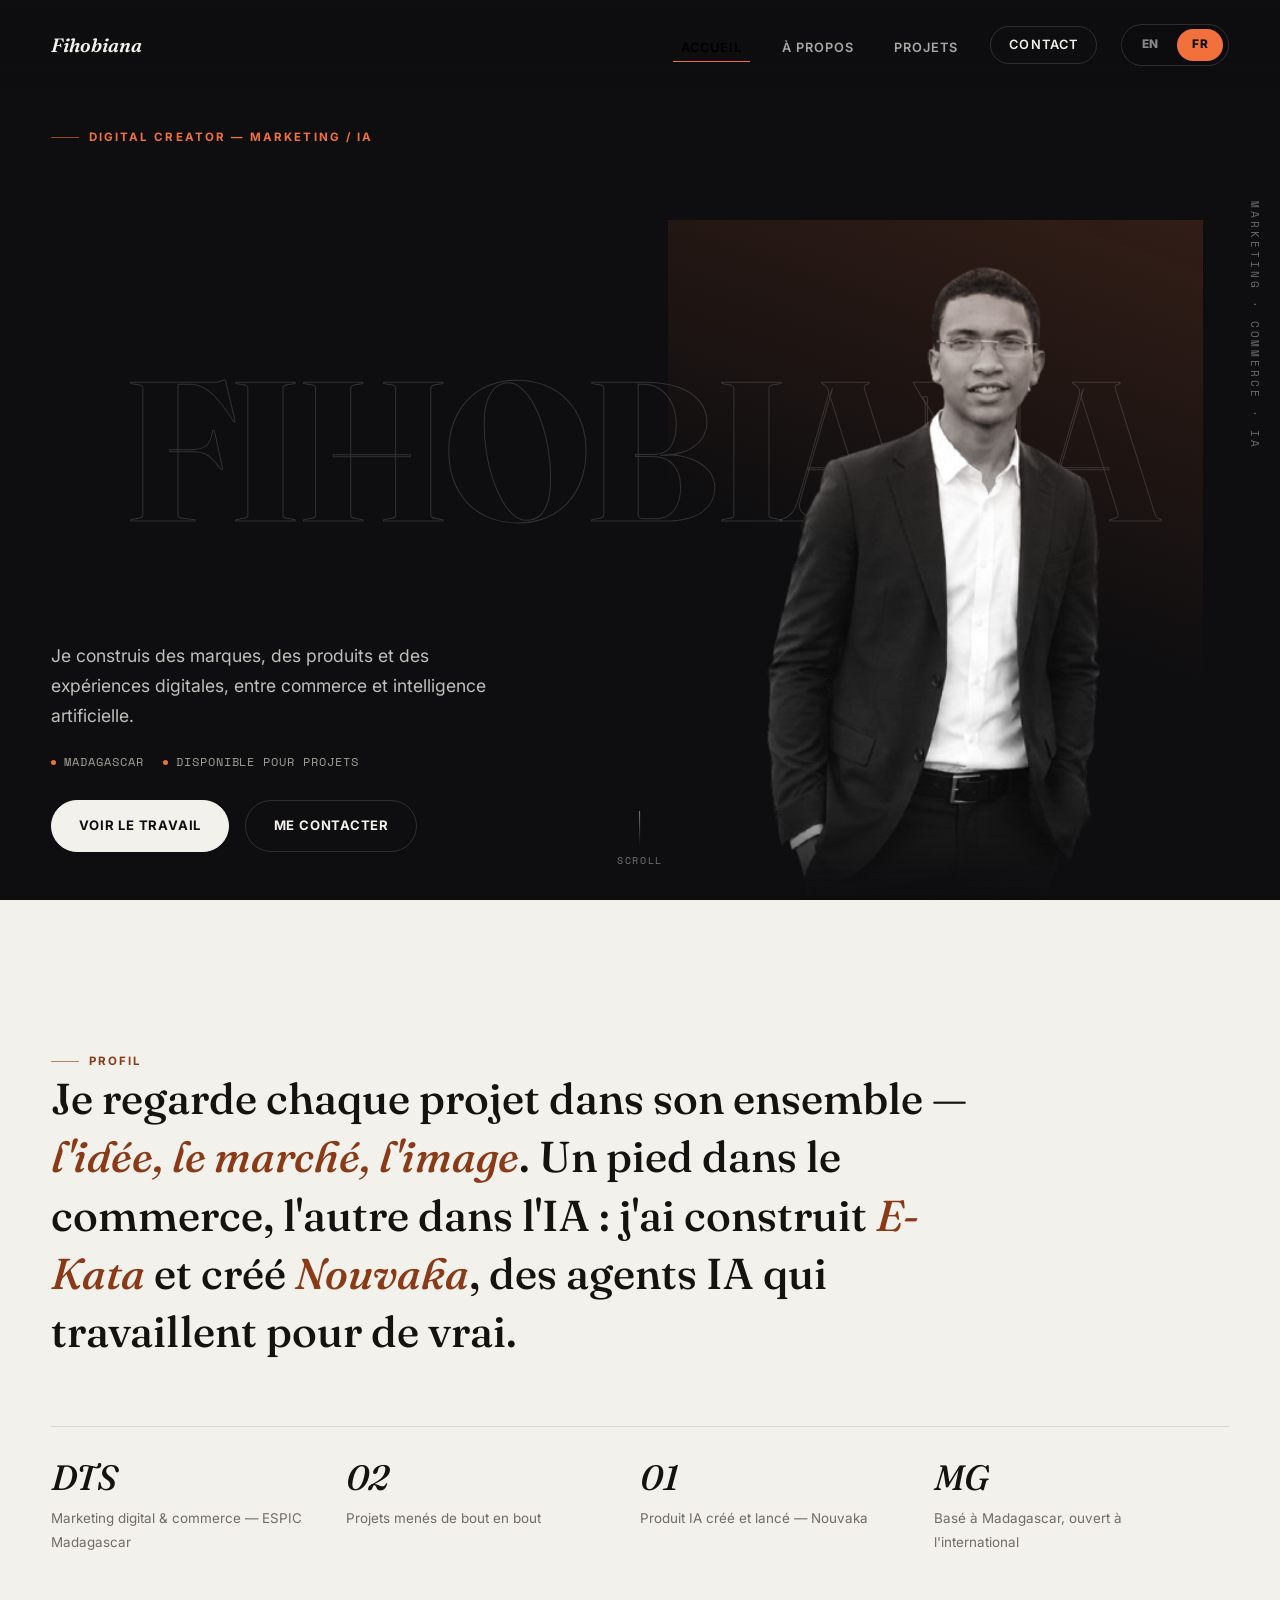
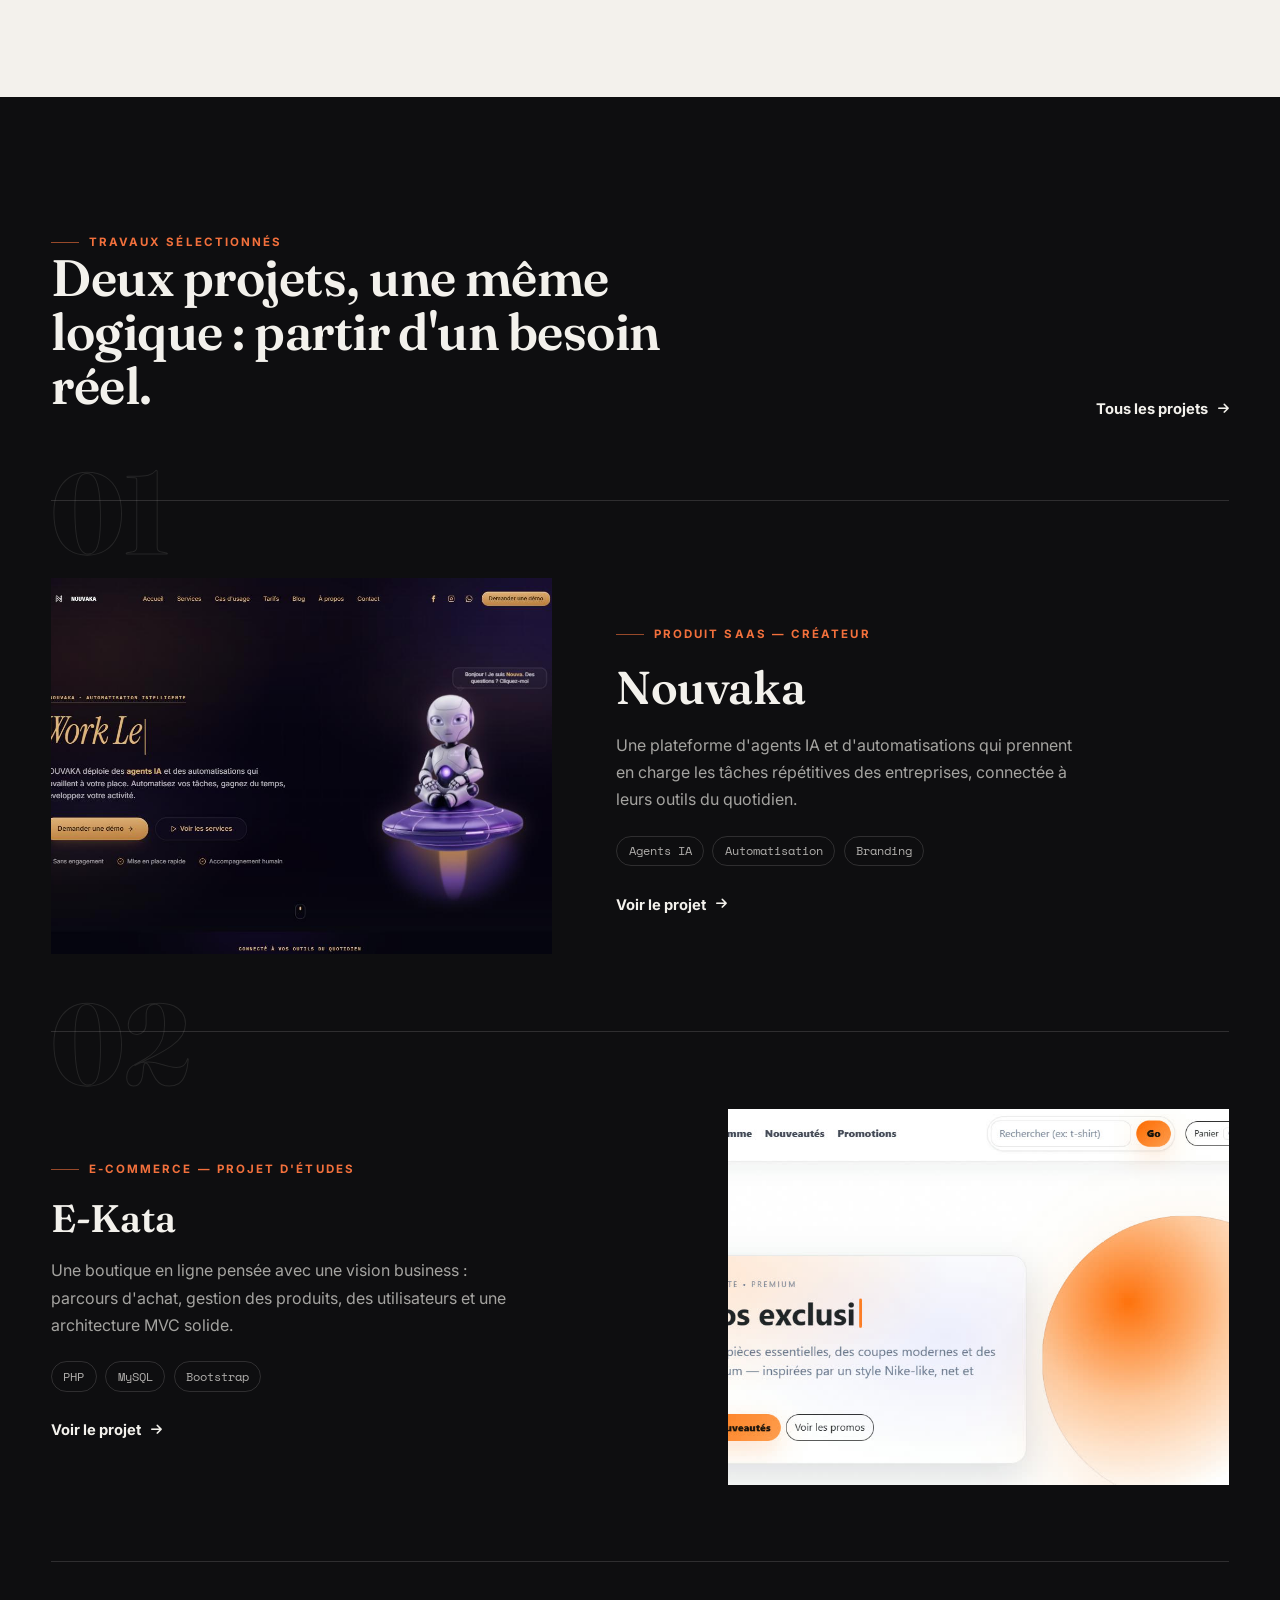
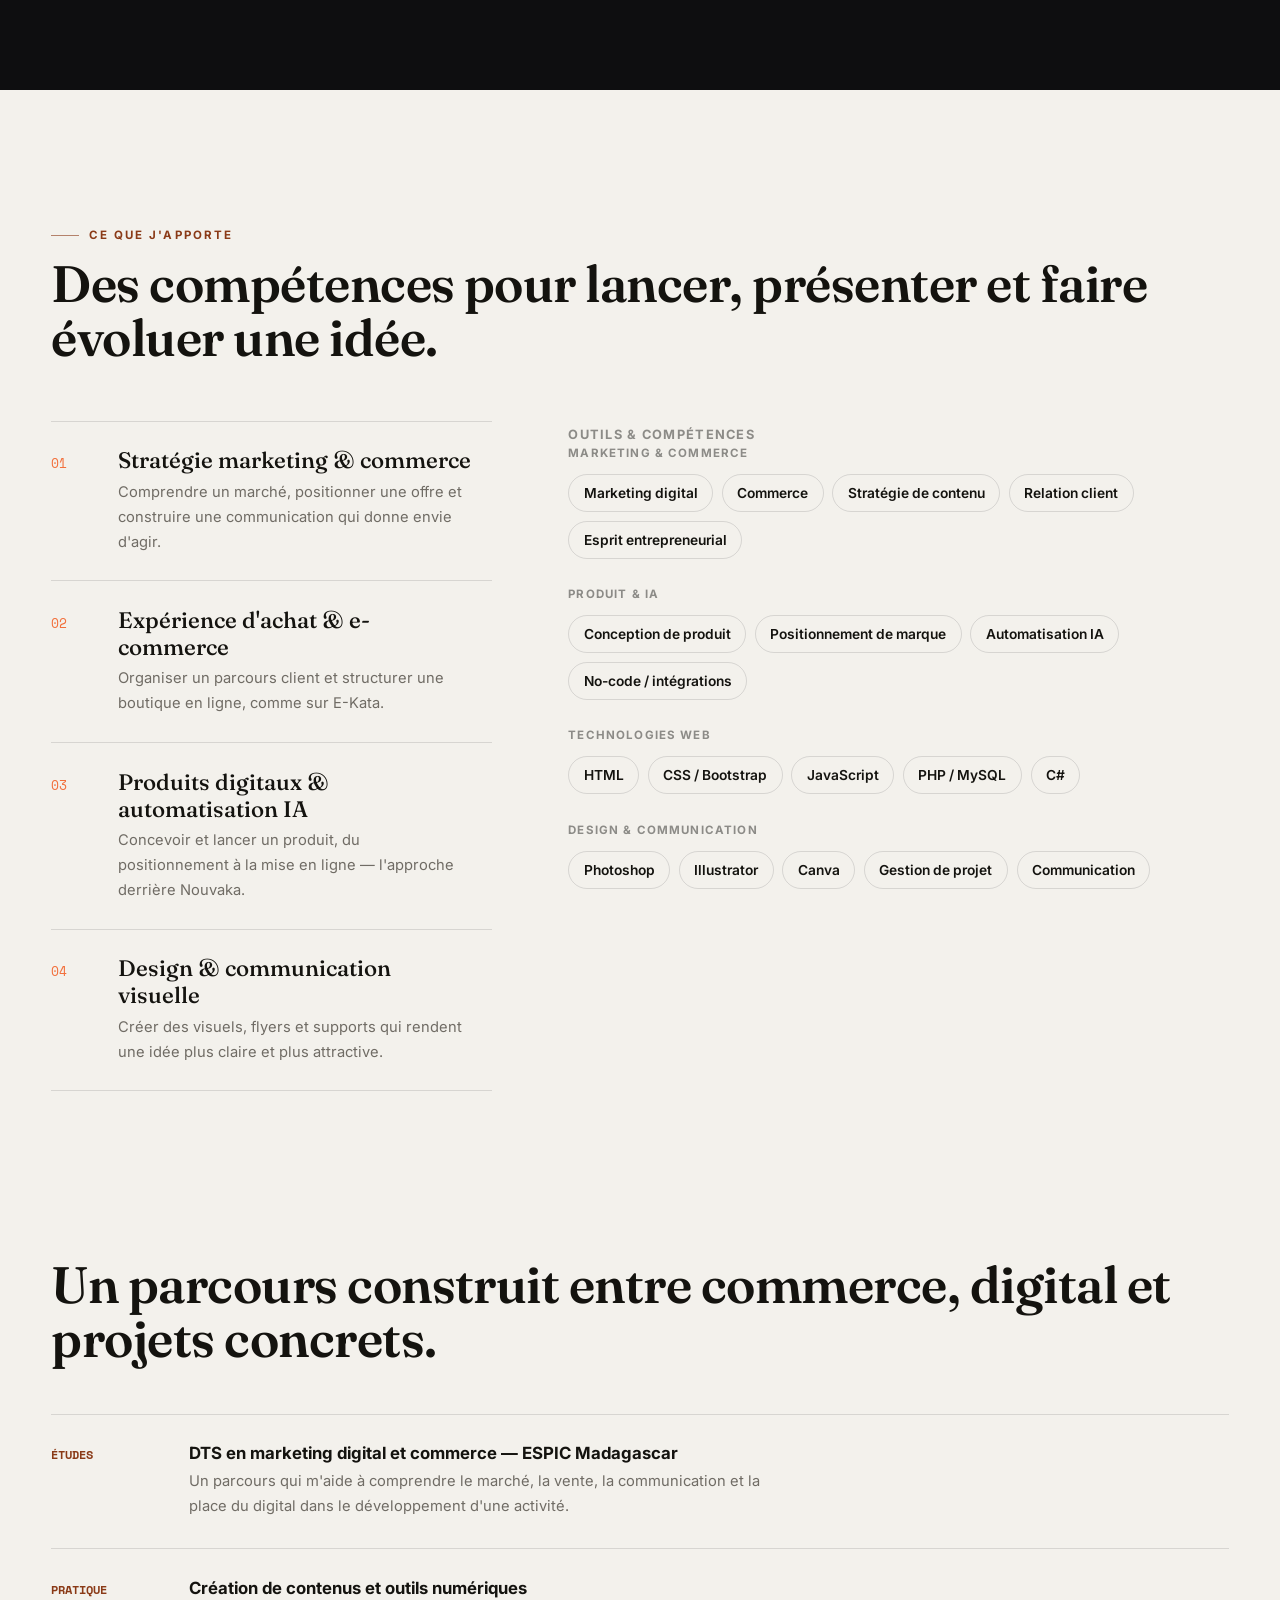
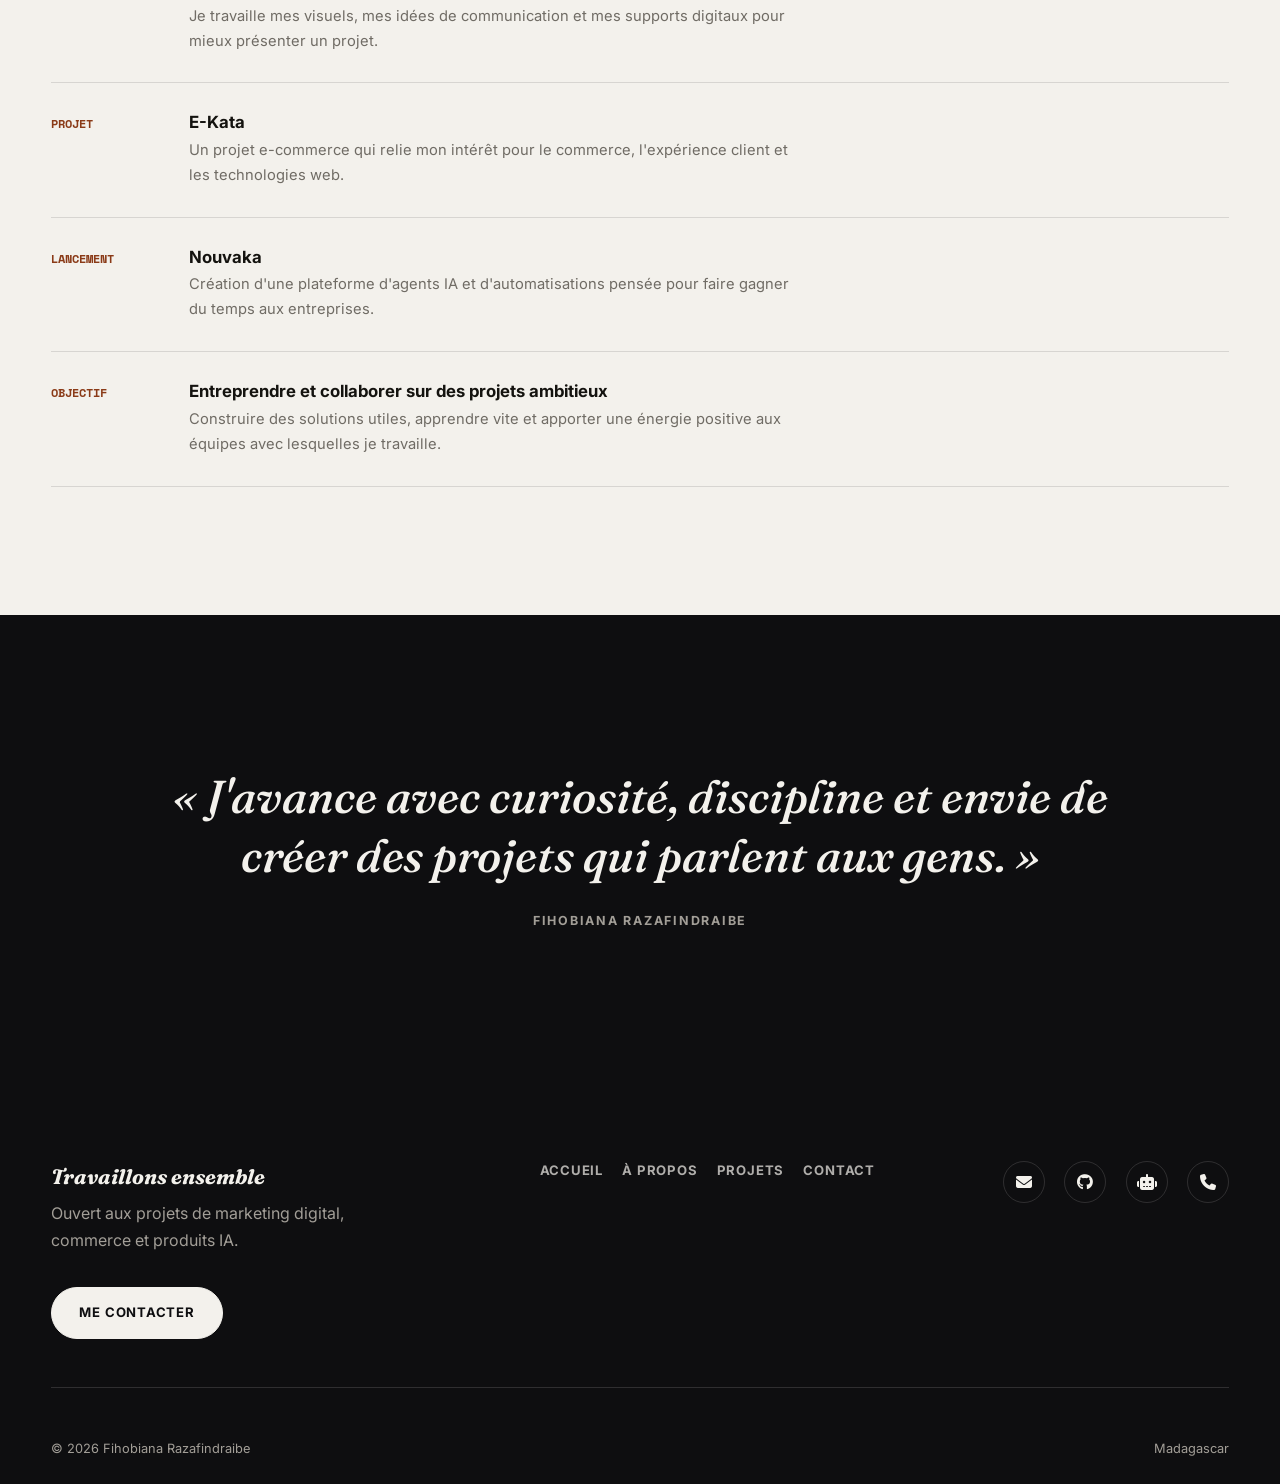
==== commit 85ae8d11: "Corrige les bugs d'affichage mobile, ajoute un selecteur de langue et un bouton WhatsApp - Corrige l" ====
--- a/index.html
+++ b/index.html
@@ -29,10 +29,14 @@
       </button>
       <div class="collapse navbar-collapse flex-grow-0" id="mainNav">
         <ul class="navbar-nav ms-auto align-items-lg-center gap-lg-4">
-          <li class="nav-item"><a class="nav-link active" href="index.html">Accueil</a></li>
-          <li class="nav-item"><a class="nav-link" href="about.html">À propos</a></li>
-          <li class="nav-item"><a class="nav-link" href="projects.html">Projets</a></li>
+          <li class="nav-item"><a class="nav-link active" href="index.html" data-en="Home">Accueil</a></li>
+          <li class="nav-item"><a class="nav-link" href="about.html" data-en="About">À propos</a></li>
+          <li class="nav-item"><a class="nav-link" href="projects.html" data-en="Projects">Projets</a></li>
           <li class="nav-item"><a class="nav-link nav-cta" href="contact.html">Contact</a></li>
+          <li class="nav-item lang-switch" role="group" aria-label="Choisir la langue">
+            <button type="button" class="lang-btn" data-lang="en" aria-pressed="false">EN</button>
+            <button type="button" class="lang-btn is-active" data-lang="fr" aria-pressed="true">FR</button>
+          </li>
         </ul>
       </div>
     </div>
@@ -47,17 +51,17 @@
     <div class="hero-v2-masthead">MARKETING &middot; COMMERCE &middot; IA</div>
     <div class="container-wide hero-v2-grid">
       <div class="hero-v2-top reveal">
-        <span class="label">Digital Creator — Marketing / IA</span>
+        <span class="label" data-en="Digital Creator — Marketing / AI">Digital Creator — Marketing / IA</span>
       </div>
       <div class="hero-v2-bottom reveal reveal-delay">
-        <p class="hero-v2-intro">Je construis des marques, des produits et des expériences digitales, entre commerce et intelligence artificielle.</p>
+        <p class="hero-v2-intro" data-en="I build brands, products, and digital experiences, between commerce and artificial intelligence.">Je construis des marques, des produits et des expériences digitales, entre commerce et intelligence artificielle.</p>
         <div class="hero-v2-meta">
           <span>Madagascar</span>
-          <span>Disponible pour projets</span>
+          <span data-en="Available for projects">Disponible pour projets</span>
         </div>
         <div class="hero-v2-actions">
-          <a class="btn-v2 magnetic" href="projects.html">Voir le travail</a>
-          <a class="btn-v2 ghost magnetic" href="contact.html">Me contacter</a>
+          <a class="btn-v2 magnetic" href="projects.html" data-en="View the work">Voir le travail</a>
+          <a class="btn-v2 ghost magnetic" href="contact.html" data-en="Contact me">Me contacter</a>
         </div>
       </div>
     </div>
@@ -67,13 +71,13 @@
   <main>
     <section class="statement">
       <div class="container-wide">
-        <span class="label on-light reveal">Profil</span>
-        <p class="statement-text reveal reveal-delay">Je regarde chaque projet dans son ensemble — <strong>l'idée, le marché, l'image</strong>. Un pied dans le commerce, l'autre dans l'IA : j'ai construit <strong>E-Kata</strong> et créé <strong>Nouvaka</strong>, des agents IA qui travaillent pour de vrai.</p>
+        <span class="label on-light reveal" data-en="Profile">Profil</span>
+        <p class="statement-text reveal reveal-delay" data-en="I look at every project as a whole — &lt;strong&gt;the idea, the market, the image&lt;/strong&gt;. One foot in commerce, the other in AI: I built &lt;strong&gt;E-Kata&lt;/strong&gt; and created &lt;strong&gt;Nouvaka&lt;/strong&gt;, AI agents that actually work.">Je regarde chaque projet dans son ensemble — <strong>l'idée, le marché, l'image</strong>. Un pied dans le commerce, l'autre dans l'IA : j'ai construit <strong>E-Kata</strong> et créé <strong>Nouvaka</strong>, des agents IA qui travaillent pour de vrai.</p>
         <div class="statement-facts reveal">
-          <div><strong>DTS</strong><span>Marketing digital & commerce — ESPIC Madagascar</span></div>
-          <div><strong>02</strong><span>Projets menés de bout en bout</span></div>
-          <div><strong>01</strong><span>Produit IA créé et lancé — Nouvaka</span></div>
-          <div><strong>MG</strong><span>Basé à Madagascar, ouvert à l'international</span></div>
+          <div data-en="&lt;strong&gt;DTS&lt;/strong&gt;&lt;span&gt;Digital marketing &amp; commerce — ESPIC Madagascar&lt;/span&gt;"><strong>DTS</strong><span>Marketing digital & commerce — ESPIC Madagascar</span></div>
+          <div data-en="&lt;strong&gt;02&lt;/strong&gt;&lt;span&gt;Projects led end to end&lt;/span&gt;"><strong>02</strong><span>Projets menés de bout en bout</span></div>
+          <div data-en="&lt;strong&gt;01&lt;/strong&gt;&lt;span&gt;AI product created and launched — Nouvaka&lt;/span&gt;"><strong>01</strong><span>Produit IA créé et lancé — Nouvaka</span></div>
+          <div data-en="&lt;strong&gt;MG&lt;/strong&gt;&lt;span&gt;Based in Madagascar, open to international work&lt;/span&gt;"><strong>MG</strong><span>Basé à Madagascar, ouvert à l'international</span></div>
         </div>
       </div>
     </section>
@@ -82,10 +86,10 @@
       <div class="container-wide">
         <div class="work-head reveal">
           <div>
-            <span class="label">Travaux sélectionnés</span>
-            <h2>Deux projets, une même logique&nbsp;: partir d'un besoin réel.</h2>
+            <span class="label" data-en="Selected work">Travaux sélectionnés</span>
+            <h2 data-en="Two projects, one logic: start from a real need.">Deux projets, une même logique&nbsp;: partir d'un besoin réel.</h2>
           </div>
-          <a class="work-link" href="projects.html">Tous les projets <i class="fa-solid fa-arrow-right"></i></a>
+          <a class="work-link" href="projects.html" data-en='All projects &lt;i class="fa-solid fa-arrow-right"&gt;&lt;/i&gt;'>Tous les projets <i class="fa-solid fa-arrow-right"></i></a>
         </div>
         <div class="work-list">
           <article class="work-item featured reveal">
@@ -94,11 +98,11 @@
               <a href="projects.html#nouvaka"><img src="assets/images/projects/nouvaka-1.jpg" alt="Page d'accueil de Nouvaka, plateforme d'agents IA"></a>
             </div>
             <div class="work-copy">
-              <span class="label">Produit SaaS — Créateur</span>
+              <span class="label" data-en="SaaS product — Creator">Produit SaaS — Créateur</span>
               <h3>Nouvaka</h3>
-              <p>Une plateforme d'agents IA et d'automatisations qui prennent en charge les tâches répétitives des entreprises, connectée à leurs outils du quotidien.</p>
-              <div class="work-tags"><span>Agents IA</span><span>Automatisation</span><span>Branding</span></div>
-              <a class="work-link" href="projects.html#nouvaka">Voir le projet <i class="fa-solid fa-arrow-right"></i></a>
+              <p data-en="A platform of AI agents and automations that handle companies' repetitive tasks, connected to the tools they use every day.">Une plateforme d'agents IA et d'automatisations qui prennent en charge les tâches répétitives des entreprises, connectée à leurs outils du quotidien.</p>
+              <div class="work-tags" data-en="&lt;span&gt;AI Agents&lt;/span&gt;&lt;span&gt;Automation&lt;/span&gt;&lt;span&gt;Branding&lt;/span&gt;"><span>Agents IA</span><span>Automatisation</span><span>Branding</span></div>
+              <a class="work-link" href="projects.html#nouvaka" data-en='View the project &lt;i class="fa-solid fa-arrow-right"&gt;&lt;/i&gt;'>Voir le projet <i class="fa-solid fa-arrow-right"></i></a>
             </div>
           </article>
           <article class="work-item reverse reveal">
@@ -107,11 +111,11 @@
               <a href="projects.html#e-kata"><img src="assets/images/projects/e-kata-2.jpg" alt="Interface du projet e-commerce E-Kata"></a>
             </div>
             <div class="work-copy">
-              <span class="label">E-commerce — Projet d'études</span>
+              <span class="label" data-en="E-commerce — Academic project">E-commerce — Projet d'études</span>
               <h3>E-Kata</h3>
-              <p>Une boutique en ligne pensée avec une vision business&nbsp;: parcours d'achat, gestion des produits, des utilisateurs et une architecture MVC solide.</p>
+              <p data-en="An online store built with a business vision: purchase journey, product and user management, and a solid MVC architecture.">Une boutique en ligne pensée avec une vision business&nbsp;: parcours d'achat, gestion des produits, des utilisateurs et une architecture MVC solide.</p>
               <div class="work-tags"><span>PHP</span><span>MySQL</span><span>Bootstrap</span></div>
-              <a class="work-link" href="projects.html#e-kata">Voir le projet <i class="fa-solid fa-arrow-right"></i></a>
+              <a class="work-link" href="projects.html#e-kata" data-en='View the project &lt;i class="fa-solid fa-arrow-right"&gt;&lt;/i&gt;'>Voir le projet <i class="fa-solid fa-arrow-right"></i></a>
             </div>
           </article>
         </div>
@@ -120,33 +124,33 @@
 
     <section class="capabilities">
       <div class="container-wide">
-        <span class="label on-light reveal">Ce que j'apporte</span>
-        <h2 class="reveal" style="margin-top:.8rem">Des compétences pour lancer, présenter et faire évoluer une idée.</h2>
+        <span class="label on-light reveal" data-en="What I bring">Ce que j'apporte</span>
+        <h2 class="reveal" style="margin-top:.8rem" data-en="Skills to launch, present, and grow an idea.">Des compétences pour lancer, présenter et faire évoluer une idée.</h2>
         <div class="capabilities-grid" style="margin-top:3.5rem">
           <div class="cap-list reveal">
-            <div class="cap-row"><span class="cap-index">01</span><div><h3>Stratégie marketing & commerce</h3><p>Comprendre un marché, positionner une offre et construire une communication qui donne envie d'agir.</p></div><i class="fa-solid fa-arrow-up-right"></i></div>
-            <div class="cap-row"><span class="cap-index">02</span><div><h3>Expérience d'achat & e-commerce</h3><p>Organiser un parcours client et structurer une boutique en ligne, comme sur E-Kata.</p></div><i class="fa-solid fa-arrow-up-right"></i></div>
-            <div class="cap-row"><span class="cap-index">03</span><div><h3>Produits digitaux & automatisation IA</h3><p>Concevoir et lancer un produit, du positionnement à la mise en ligne — l'approche derrière Nouvaka.</p></div><i class="fa-solid fa-arrow-up-right"></i></div>
-            <div class="cap-row"><span class="cap-index">04</span><div><h3>Design & communication visuelle</h3><p>Créer des visuels, flyers et supports qui rendent une idée plus claire et plus attractive.</p></div><i class="fa-solid fa-arrow-up-right"></i></div>
+            <div class="cap-row"><span class="cap-index">01</span><div data-en="&lt;h3&gt;Marketing &amp; commerce strategy&lt;/h3&gt;&lt;p&gt;Understand a market, position an offer, and build messaging that drives action.&lt;/p&gt;"><h3>Stratégie marketing & commerce</h3><p>Comprendre un marché, positionner une offre et construire une communication qui donne envie d'agir.</p></div><i class="fa-solid fa-arrow-up-right"></i></div>
+            <div class="cap-row"><span class="cap-index">02</span><div data-en="&lt;h3&gt;Shopping experience &amp; e-commerce&lt;/h3&gt;&lt;p&gt;Organize a customer journey and structure an online store, as with E-Kata.&lt;/p&gt;"><h3>Expérience d'achat & e-commerce</h3><p>Organiser un parcours client et structurer une boutique en ligne, comme sur E-Kata.</p></div><i class="fa-solid fa-arrow-up-right"></i></div>
+            <div class="cap-row"><span class="cap-index">03</span><div data-en="&lt;h3&gt;Digital products &amp; AI automation&lt;/h3&gt;&lt;p&gt;Design and launch a product, from positioning to release — the approach behind Nouvaka.&lt;/p&gt;"><h3>Produits digitaux & automatisation IA</h3><p>Concevoir et lancer un produit, du positionnement à la mise en ligne — l'approche derrière Nouvaka.</p></div><i class="fa-solid fa-arrow-up-right"></i></div>
+            <div class="cap-row"><span class="cap-index">04</span><div data-en="&lt;h3&gt;Design &amp; visual communication&lt;/h3&gt;&lt;p&gt;Create visuals, flyers, and materials that make an idea clearer and more appealing.&lt;/p&gt;"><h3>Design & communication visuelle</h3><p>Créer des visuels, flyers et supports qui rendent une idée plus claire et plus attractive.</p></div><i class="fa-solid fa-arrow-up-right"></i></div>
           </div>
           <div class="reveal reveal-delay">
-            <span class="section-eyebrow" style="font-size:.8rem;text-transform:uppercase;letter-spacing:.1em;font-weight:700">Outils & compétences</span>
+            <span class="section-eyebrow" style="font-size:.8rem;text-transform:uppercase;letter-spacing:.1em;font-weight:700" data-en="Tools & skills">Outils & compétences</span>
             <div class="skill-groups">
               <div class="skill-group">
                 <span class="skill-group-label">Marketing & commerce</span>
-                <div class="tag-row"><span>Marketing digital</span><span>Commerce</span><span>Stratégie de contenu</span><span>Relation client</span><span>Esprit entrepreneurial</span></div>
-              </div>
-              <div class="skill-group">
-                <span class="skill-group-label">Produit & IA</span>
-                <div class="tag-row"><span>Conception de produit</span><span>Positionnement de marque</span><span>Automatisation IA</span><span>No-code / intégrations</span></div>
-              </div>
-              <div class="skill-group">
-                <span class="skill-group-label">Technologies web</span>
+                <div class="tag-row" data-en="&lt;span&gt;Digital marketing&lt;/span&gt;&lt;span&gt;Commerce&lt;/span&gt;&lt;span&gt;Content strategy&lt;/span&gt;&lt;span&gt;Customer relations&lt;/span&gt;&lt;span&gt;Entrepreneurial mindset&lt;/span&gt;"><span>Marketing digital</span><span>Commerce</span><span>Stratégie de contenu</span><span>Relation client</span><span>Esprit entrepreneurial</span></div>
+              </div>
+              <div class="skill-group">
+                <span class="skill-group-label" data-en="Product & AI">Produit & IA</span>
+                <div class="tag-row" data-en="&lt;span&gt;Product design&lt;/span&gt;&lt;span&gt;Brand positioning&lt;/span&gt;&lt;span&gt;AI automation&lt;/span&gt;&lt;span&gt;No-code / integrations&lt;/span&gt;"><span>Conception de produit</span><span>Positionnement de marque</span><span>Automatisation IA</span><span>No-code / intégrations</span></div>
+              </div>
+              <div class="skill-group">
+                <span class="skill-group-label" data-en="Web technologies">Technologies web</span>
                 <div class="tag-row"><span>HTML</span><span>CSS / Bootstrap</span><span>JavaScript</span><span>PHP / MySQL</span><span>C#</span></div>
               </div>
               <div class="skill-group">
                 <span class="skill-group-label">Design & communication</span>
-                <div class="tag-row"><span>Photoshop</span><span>Illustrator</span><span>Canva</span><span>Gestion de projet</span><span>Communication</span></div>
+                <div class="tag-row" data-en="&lt;span&gt;Photoshop&lt;/span&gt;&lt;span&gt;Illustrator&lt;/span&gt;&lt;span&gt;Canva&lt;/span&gt;&lt;span&gt;Project management&lt;/span&gt;&lt;span&gt;Communication&lt;/span&gt;"><span>Photoshop</span><span>Illustrator</span><span>Canva</span><span>Gestion de projet</span><span>Communication</span></div>
               </div>
             </div>
           </div>
@@ -156,21 +160,21 @@
 
     <section class="journey">
       <div class="container-wide">
-        <span class="label on-light reveal">Parcours</span>
-        <h2 class="reveal" style="margin-top:.8rem">Un parcours construit entre commerce, digital et projets concrets.</h2>
+        <span class="label on-light reveal" data-en="Journey">Parcours</span>
+        <h2 class="reveal" style="margin-top:.8rem" data-en="A path built between commerce, digital, and real projects.">Un parcours construit entre commerce, digital et projets concrets.</h2>
         <div class="timeline" style="margin-top:3rem">
-          <div class="timeline-item reveal"><span>Études</span><div><h3>DTS en marketing digital et commerce — ESPIC Madagascar</h3><p>Un parcours qui m'aide à comprendre le marché, la vente, la communication et la place du digital dans le développement d'une activité.</p></div></div>
-          <div class="timeline-item reveal"><span>Pratique</span><div><h3>Création de contenus et outils numériques</h3><p>Je travaille mes visuels, mes idées de communication et mes supports digitaux pour mieux présenter un projet.</p></div></div>
-          <div class="timeline-item reveal"><span>Projet</span><div><h3>E-Kata</h3><p>Un projet e-commerce qui relie mon intérêt pour le commerce, l'expérience client et les technologies web.</p></div></div>
-          <div class="timeline-item reveal"><span>Lancement</span><div><h3>Nouvaka</h3><p>Création d'une plateforme d'agents IA et d'automatisations pensée pour faire gagner du temps aux entreprises.</p></div></div>
-          <div class="timeline-item reveal"><span>Objectif</span><div><h3>Entreprendre et collaborer sur des projets ambitieux</h3><p>Construire des solutions utiles, apprendre vite et apporter une énergie positive aux équipes avec lesquelles je travaille.</p></div></div>
+          <div class="timeline-item reveal"><span data-en="Studies">Études</span><div data-en="&lt;h3&gt;DTS in digital marketing and commerce — ESPIC Madagascar&lt;/h3&gt;&lt;p&gt;A program that helps me understand the market, sales, communication, and the role of digital in growing a business.&lt;/p&gt;"><h3>DTS en marketing digital et commerce — ESPIC Madagascar</h3><p>Un parcours qui m'aide à comprendre le marché, la vente, la communication et la place du digital dans le développement d'une activité.</p></div></div>
+          <div class="timeline-item reveal"><span data-en="Practice">Pratique</span><div data-en="&lt;h3&gt;Creating content and digital tools&lt;/h3&gt;&lt;p&gt;I work on my visuals, messaging ideas, and digital materials to present a project better.&lt;/p&gt;"><h3>Création de contenus et outils numériques</h3><p>Je travaille mes visuels, mes idées de communication et mes supports digitaux pour mieux présenter un projet.</p></div></div>
+          <div class="timeline-item reveal"><span data-en="Project">Projet</span><div data-en="&lt;h3&gt;E-Kata&lt;/h3&gt;&lt;p&gt;An e-commerce project connecting my interest in commerce, customer experience, and web technologies.&lt;/p&gt;"><h3>E-Kata</h3><p>Un projet e-commerce qui relie mon intérêt pour le commerce, l'expérience client et les technologies web.</p></div></div>
+          <div class="timeline-item reveal"><span data-en="Launch">Lancement</span><div data-en="&lt;h3&gt;Nouvaka&lt;/h3&gt;&lt;p&gt;Creation of an AI agent and automation platform designed to save companies time.&lt;/p&gt;"><h3>Nouvaka</h3><p>Création d'une plateforme d'agents IA et d'automatisations pensée pour faire gagner du temps aux entreprises.</p></div></div>
+          <div class="timeline-item reveal"><span data-en="Goal">Objectif</span><div data-en="&lt;h3&gt;Building ventures and collaborating on ambitious projects&lt;/h3&gt;&lt;p&gt;Build useful solutions, learn fast, and bring positive energy to the teams I work with.&lt;/p&gt;"><h3>Entreprendre et collaborer sur des projets ambitieux</h3><p>Construire des solutions utiles, apprendre vite et apporter une énergie positive aux équipes avec lesquelles je travaille.</p></div></div>
         </div>
       </div>
     </section>
 
     <section class="quote-band">
       <div class="container-wide reveal">
-        <p>&laquo;&nbsp;J'avance avec curiosité, discipline et envie de créer des projets qui parlent aux gens.&nbsp;&raquo;</p>
+        <p data-en='&ldquo;I move forward with curiosity, discipline, and a drive to create projects that speak to people.&rdquo;'>&laquo;&nbsp;J'avance avec curiosité, discipline et envie de créer des projets qui parlent aux gens.&nbsp;&raquo;</p>
         <span>Fihobiana Razafindraibe</span>
       </div>
     </section>
@@ -179,8 +183,8 @@
   <footer class="footer">
     <div class="container-wide">
       <div class="footer-top">
-        <div><strong style="font-family:var(--display);font-style:italic;font-size:1.3rem">Travaillons ensemble</strong><p style="margin-top:.5rem;max-width:360px">Ouvert aux projets de marketing digital, commerce et produits IA.</p><a class="btn-v2 magnetic" href="contact.html" style="margin-top:1rem">Me contacter</a></div>
-        <div class="footer-links"><a href="index.html">Accueil</a><a href="about.html">À propos</a><a href="projects.html">Projets</a><a href="contact.html">Contact</a></div>
+        <div><strong style="font-family:var(--display);font-style:italic;font-size:1.3rem" data-en="Let us work together">Travaillons ensemble</strong><p style="margin-top:.5rem;max-width:360px" data-en="Open to digital marketing, commerce, and AI product projects.">Ouvert aux projets de marketing digital, commerce et produits IA.</p><a class="btn-v2 magnetic" href="contact.html" style="margin-top:1rem" data-en="Contact me">Me contacter</a></div>
+        <div class="footer-links"><a href="index.html" data-en="Home">Accueil</a><a href="about.html" data-en="About">À propos</a><a href="projects.html" data-en="Projects">Projets</a><a href="contact.html">Contact</a></div>
         <div class="socials">
           <a href="mailto:razafindraibe.fihobiana877@gmail.com" aria-label="Email"><i class="fa-solid fa-envelope"></i></a>
           <a href="https://github.com/Fihobiana87" target="_blank" rel="noopener" aria-label="GitHub"><i class="fa-brands fa-github"></i></a>
--- a/assets/css/style.css
+++ b/assets/css/style.css
@@ -10,9 +10,9 @@
   --text-onlight: #14130f;
   --muted: #a29e97;
   --muted-onlight: #706c65;
-  --accent: #5b4fff;
-  --accent-2: #241f8f;
-  --accent-soft: #c6c0ff;
+  --accent: #f2703c;
+  --accent-2: #8a3a17;
+  --accent-soft: #f7c19a;
   --radius: 2px;
   --shadow: 0 40px 90px rgba(0, 0, 0, .45);
   --display: "Fraunces", Georgia, "Times New Roman", serif;
@@ -22,13 +22,14 @@
 }
 
 * { box-sizing: border-box; }
-html { scroll-behavior: smooth; }
+html { scroll-behavior: smooth; overflow-x: hidden; width: 100%; }
 body {
   margin: 0;
   color: var(--text-onlight);
   font-family: var(--sans);
   background: var(--paper);
   overflow-x: hidden;
+  width: 100%;
 }
 ::selection { background: var(--accent); color: #fff; }
 
@@ -57,7 +58,6 @@
 
 .container-wide { width: min(1360px, 92vw); margin-inline: auto; }
 
-/* ---------- Navigation ---------- */
 .premium-nav {
   padding: 1.5rem 0;
   background: linear-gradient(180deg, rgba(14,14,16,.5), transparent);
@@ -86,8 +86,33 @@
 .nav-cta:hover, .nav-cta.active { background: var(--accent); border-color: var(--accent); color: #fff; }
 .navbar-toggler { border: 0; box-shadow: none !important; }
 .navbar-toggler-icon { filter: invert(1); }
-
-/* ---------- Buttons ---------- */
+.lang-switch {
+  display: inline-flex;
+  align-items: center;
+  gap: .2rem;
+  padding: .28rem;
+  border: 1px solid var(--line-dark);
+  border-radius: 999px;
+  background: rgba(14, 14, 16, .35);
+}
+.lang-btn {
+  appearance: none;
+  border: 0;
+  background: transparent;
+  cursor: pointer;
+  font-family: var(--sans);
+  font-size: .74rem;
+  font-weight: 800;
+  letter-spacing: .04em;
+  padding: .42rem .95rem;
+  border-radius: 999px;
+  color: rgba(243, 241, 236, .55);
+  transition: background .25s ease, color .25s ease;
+}
+.lang-btn:hover { color: var(--text); }
+.lang-btn.is-active { background: var(--accent); color: var(--ink); }
+.lang-btn.is-active:hover { color: var(--ink); }
+
 .btn-v2 {
   display: inline-flex;
   align-items: center;
@@ -111,7 +136,6 @@
 .btn-v2.on-light.ghost { color: var(--text-onlight); background: transparent; border-color: var(--line-light); }
 .btn-v2.on-light.ghost:hover { color: var(--accent); border-color: var(--accent); }
 
-/* ==================== HERO ==================== */
 .hero-v2 {
   position: relative;
   isolation: isolate;
@@ -162,7 +186,7 @@
 .hero-v2-portrait-tint {
   position: absolute;
   inset: 0;
-  background: linear-gradient(200deg, rgba(91,79,255,.16), transparent 55%);
+  background: linear-gradient(200deg, rgba(242,112,60,.16), transparent 55%);
   mix-blend-mode: color;
 }
 .hero-v2-grid {
@@ -214,7 +238,6 @@
 .hero-v2-scroll span { width: 1px; height: 34px; background: linear-gradient(rgba(243,241,236,.5), transparent); animation: scrollLine 2.2s ease-in-out infinite; }
 @keyframes scrollLine { 0% { transform: scaleY(0); transform-origin: top; } 45% { transform: scaleY(1); transform-origin: top; } 55% { transform: scaleY(1); transform-origin: bottom; } 100% { transform: scaleY(0); transform-origin: bottom; } }
 
-/* ==================== STATEMENT ==================== */
 .statement {
   background: var(--paper);
   padding: clamp(6rem, 12vw, 9rem) 0;
@@ -249,7 +272,6 @@
 }
 .statement-facts span { font-size: .84rem; color: var(--muted-onlight); }
 
-/* ==================== SELECTED WORK ==================== */
 .work { background: var(--ink); color: var(--text); padding: clamp(6rem, 10vw, 9rem) 0; }
 .work-head { display: flex; flex-wrap: wrap; justify-content: space-between; align-items: flex-end; gap: 2rem; margin-bottom: clamp(3rem, 7vw, 5rem); }
 .work-head h2 { color: var(--text); max-width: 640px; }
@@ -285,7 +307,7 @@
 .work-media::after {
   content: "";
   position: absolute; inset: 0;
-  background: linear-gradient(200deg, rgba(91,79,255,.28), transparent 60%);
+  background: linear-gradient(200deg, rgba(242,112,60,.28), transparent 60%);
   opacity: 0;
   transition: opacity .5s ease;
 }
@@ -301,7 +323,6 @@
 .work-link:hover i { transform: translateX(6px); }
 .work-item.featured .work-copy h3 { font-size: clamp(2.1rem, 3.6vw, 3.1rem); }
 
-/* ==================== CAPABILITIES ==================== */
 .capabilities { background: var(--paper); padding: clamp(6rem, 10vw, 9rem) 0; }
 .capabilities-grid { display: grid; grid-template-columns: .8fr 1.2fr; gap: clamp(3rem, 6vw, 5rem); }
 .cap-list { display: flex; flex-direction: column; }
@@ -336,7 +357,6 @@
 }
 .tag-row span:hover { border-color: var(--accent); color: var(--accent-2); }
 
-/* ==================== TIMELINE ==================== */
 .journey { background: var(--paper); padding: 0 0 clamp(6rem, 10vw, 9rem); }
 .timeline { display: flex; flex-direction: column; }
 .timeline-item {
@@ -352,12 +372,10 @@
 .timeline-item h3 { margin: 0 0 .35rem; font-family: var(--sans); font-size: 1.05rem; }
 .timeline-item p { margin: 0; font-size: .92rem; max-width: 600px; }
 
-/* ==================== QUOTE ==================== */
 .quote-band { padding: clamp(6rem, 12vw, 10rem) 0; background: var(--ink); color: var(--text); text-align: center; }
 .quote-band p { max-width: 980px; margin: auto; color: var(--text); font-family: var(--display); font-style: italic; font-weight: 500; font-size: clamp(1.6rem, 3.6vw, 3.2rem); line-height: 1.28; }
 .quote-band span { display: inline-block; margin-top: 1.6rem; color: var(--muted); font-family: var(--sans); font-size: .78rem; text-transform: uppercase; letter-spacing: .14em; font-weight: 700; }
 
-/* ==================== INNER PAGES ==================== */
 .page-main { padding-top: 0; }
 .page-hero { position: relative; overflow: hidden; padding: 10.5rem 0 5rem; background: var(--ink); color: var(--text); }
 .page-hero .label { margin-bottom: 1.2rem; }
@@ -379,50 +397,25 @@
 }
 .page-hero .container { position: relative; z-index: 1; }
 
-/* About emblem — an original graphic standing in for a portrait: three overlapping
-   domains (Marketing / Commerce / IA) orbiting a monogram, echoing the "un pied dans
-   le commerce, l'autre dans l'IA" idea used elsewhere on the site. */
 .about-emblem {
   position: relative;
   display: flex;
   flex-direction: column;
   align-items: center;
   justify-content: center;
-  gap: 2.2rem;
-  min-height: 460px;
+  gap: 1.6rem;
+  min-height: 480px;
   border: 1px solid var(--line-dark);
   border-radius: 4px;
   padding: 2.5rem 1.5rem;
-  background: radial-gradient(circle at 50% 42%, rgba(91,79,255,.1), transparent 62%);
+  background: radial-gradient(circle at 50% 42%, rgba(242,112,60,.1), transparent 62%);
 }
 .emblem-tag { position: absolute; top: 1.4rem; left: 1.6rem; font-family: var(--mono); font-size: .68rem; text-transform: uppercase; letter-spacing: .16em; color: var(--muted); }
-.emblem-venn { position: relative; width: min(260px, 70vw); height: min(260px, 70vw); }
-.venn-circle {
-  position: absolute;
-  width: 62%;
-  height: 62%;
-  border-radius: 50%;
-  border: 1px solid rgba(91,79,255,.45);
-  mix-blend-mode: screen;
-  display: flex;
-  align-items: flex-start;
-  justify-content: center;
-  padding-top: 1.1rem;
-  animation: emblemFloat 7s ease-in-out infinite;
-}
-.venn-circle span { font-family: var(--mono); font-size: .64rem; text-transform: uppercase; letter-spacing: .08em; color: var(--accent-soft); }
-.venn-1 { top: 0; left: 19%; animation-duration: 7.5s; }
-.venn-2 { bottom: 0; left: 0; animation-duration: 8.5s; animation-delay: .8s; }
-.venn-3 { bottom: 0; right: 0; animation-duration: 6.5s; animation-delay: .3s; align-items: flex-end; padding-top: 0; padding-bottom: 1.1rem; }
-.emblem-mono { position: absolute; top: 50%; left: 50%; transform: translate(-50%, -50%); font-family: var(--display); font-style: italic; font-weight: 600; font-size: 2.6rem; color: var(--text); }
+.emblem-words { display: flex; flex-direction: column; gap: .1em; text-align: center; }
+.emblem-words span { font-family: var(--display); font-style: italic; font-weight: 600; font-size: clamp(1.5rem, 2.6vw, 2.1rem); line-height: 1.2; color: var(--text); }
+.emblem-words .accent { color: var(--accent-soft); }
+.emblem-caption { font-family: var(--sans); font-size: .84rem; line-height: 1.5; color: var(--muted); text-align: center; max-width: 300px; margin: 0; }
 .emblem-foot { display: flex; align-items: center; gap: .6rem; font-family: var(--mono); font-size: .7rem; text-transform: uppercase; letter-spacing: .05em; color: var(--muted); text-align: center; max-width: 260px; }
-@keyframes emblemFloat {
-  0%, 100% { transform: translateY(0); }
-  50% { transform: translateY(-8px); }
-}
-@media (prefers-reduced-motion: reduce) {
-  .venn-circle { animation: none; }
-}
 
 .about-block { padding: clamp(5rem, 9vw, 7rem) 0; }
 .about-block.on-dark { background: var(--ink); color: var(--text); }
@@ -432,14 +425,15 @@
 .about-lede em { font-style: italic; color: var(--accent-2); }
 .about-block.on-dark .about-lede em { color: var(--accent-soft); }
 
-.value-row { display: grid; grid-template-columns: repeat(4, 1fr); border-top: 1px solid var(--line-light); margin-top: 3rem; }
+.value-row { display: grid; grid-template-columns: repeat(4, minmax(0, 1fr)); border-top: 1px solid var(--line-light); margin-top: 3rem; }
 .value-row div { padding: 1.6rem 1.4rem 0 0; border-left: 1px solid var(--line-light); padding-left: 1.4rem; }
 .value-row div:first-child { border-left: 0; padding-left: 0; }
 .value-row i { color: var(--accent); font-size: 1.1rem; margin-bottom: .8rem; display: block; }
 .value-row h3 { font-family: var(--sans); font-size: 1rem; margin: 0 0 .4rem; }
 .value-row p { font-size: .88rem; margin: 0; }
 
-.gallery-strip { display: grid; grid-template-columns: repeat(4, 1fr); gap: 1.6rem; }
+.gallery-strip { display: grid; grid-template-columns: repeat(4, minmax(0, 1fr)); gap: 1.6rem; }
+.gallery-strip-3 { grid-template-columns: repeat(3, minmax(0, 1fr)); }
 .gallery-strip figure { margin: 0; }
 .gallery-strip .strip-media { position: relative; aspect-ratio: 1/1; overflow: hidden; background: var(--paper-dim); border: 1px solid var(--line-light); }
 .gallery-strip img { width: 100%; height: 100%; object-fit: cover; object-position: top; filter: grayscale(1); transition: filter .4s ease, transform .6s var(--ease); }
@@ -447,7 +441,6 @@
 .gallery-strip img.cover { object-fit: cover; object-position: top; padding: 0; }
 .gallery-strip figure:hover img { filter: grayscale(0); transform: scale(1.05); }
 
-/* Nouvaka tile: auto-rotating stack of brand visuals instead of a static logo */
 .strip-media.cycle img {
   position: absolute;
   inset: 0;
@@ -467,11 +460,10 @@
   .strip-media.cycle img { animation: none; opacity: 0; }
   .strip-media.cycle img:first-child { opacity: 1; }
 }
-.gallery-strip figcaption { margin-top: .9rem; display: flex; justify-content: space-between; align-items: baseline; gap: .6rem; }
-.gallery-strip figcaption strong { font-family: var(--sans); font-weight: 700; font-size: .92rem; color: var(--text-onlight); }
-.gallery-strip figcaption span { font-size: .72rem; text-transform: uppercase; letter-spacing: .06em; color: var(--muted-onlight); white-space: nowrap; }
-
-/* ==================== PROJECTS PAGE ==================== */
+.gallery-strip figcaption { margin-top: .9rem; display: flex; flex-wrap: wrap; justify-content: space-between; align-items: baseline; gap: .3rem .6rem; }
+.gallery-strip figcaption strong { font-family: var(--sans); font-weight: 700; font-size: .92rem; color: var(--text-onlight); min-width: 0; }
+.gallery-strip figcaption span { font-size: .72rem; text-transform: uppercase; letter-spacing: .06em; color: var(--muted-onlight); min-width: 0; }
+
 .project-pills { display: flex; gap: .75rem; flex-wrap: wrap; margin-top: 1.8rem; }
 .project-pills a { padding: .6rem 1.2rem; border-radius: 999px; border: 1px solid var(--line-dark); color: var(--text); font-weight: 700; font-size: .82rem; text-transform: uppercase; letter-spacing: .04em; transition: .25s ease; }
 .project-pills a:hover { background: var(--accent); border-color: var(--accent); color: #fff; }
@@ -490,13 +482,13 @@
 .case-figure { position: relative; overflow: hidden; }
 .case-figure img { width: 100%; display: block; }
 
-.stat-row { display: grid; grid-template-columns: repeat(4, 1fr); gap: 1px; background: var(--line-dark); margin: 3rem 0; border: 1px solid var(--line-dark); }
+.stat-row { display: grid; grid-template-columns: repeat(4, minmax(0, 1fr)); gap: 1px; background: var(--line-dark); margin: 3rem 0; border: 1px solid var(--line-dark); }
 .stat-row div { background: var(--ink); padding: 1.8rem 1.4rem; text-align: center; }
 .stat-row strong { display: block; font-family: var(--display); font-style: italic; font-weight: 600; font-size: 2.3rem; color: var(--text); }
 .stat-row span { display: block; margin-top: .4rem; font-size: .78rem; color: var(--muted); }
 .stat-disclaimer { font-size: .78rem; color: var(--muted); margin-top: -1.6rem; margin-bottom: 2rem; }
 
-.pillar-grid { display: grid; grid-template-columns: repeat(4, 1fr); border-top: 1px solid var(--line-dark); margin-top: 3rem; }
+.pillar-grid { display: grid; grid-template-columns: repeat(4, minmax(0, 1fr)); border-top: 1px solid var(--line-dark); margin-top: 3rem; }
 .pillar-grid div { padding: 1.8rem 1.5rem 0 0; border-left: 1px solid var(--line-dark); padding-left: 1.5rem; }
 .pillar-grid div:first-child { border-left: 0; padding-left: 0; }
 .pillar-grid i { color: var(--accent); font-size: 1.1rem; margin-bottom: .8rem; display: block; }
@@ -518,7 +510,6 @@
 .lightbox img { max-height: 86vh; width: min(1180px, 100%); object-fit: contain; }
 .lightbox-close { position: absolute; top: 1.5rem; right: 1.5rem; width: 46px; height: 46px; border: 1px solid var(--line-dark); border-radius: 50%; background: transparent; color: var(--text); }
 
-/* ==================== CONTACT ==================== */
 .contact-block { padding: clamp(5rem, 9vw, 7rem) 0; }
 .contact-links { display: flex; flex-direction: column; margin-top: 2.5rem; }
 .contact-links a, .contact-links div { display: flex; justify-content: space-between; align-items: baseline; padding: 1.4rem 0; border-top: 1px solid var(--line-light); font-family: var(--display); font-size: clamp(1.3rem, 2.6vw, 2rem); }
@@ -529,6 +520,8 @@
 .contact-links-phone .phone-numbers { display: flex; flex-direction: column; gap: .3rem; }
 .contact-links-phone .phone-numbers a { font-family: var(--display); font-size: clamp(1.05rem, 1.8vw, 1.35rem); padding: 0; border: 0; }
 .contact-links-phone .phone-numbers a:hover { color: var(--accent); }
+.contact-link-whatsapp .contact-link-label { display: inline-flex; align-items: center; gap: .7rem; font-family: var(--display); font-size: inherit; text-transform: none; letter-spacing: normal; color: inherit; }
+.contact-link-whatsapp i { font-size: .85em; color: #25d366; }
 .contact-form { padding: 0; }
 .contact-form label { display: block; font-size: .78rem; text-transform: uppercase; letter-spacing: .08em; font-weight: 700; margin-bottom: .5rem; color: var(--muted-onlight); }
 .form-control { min-height: 52px; background: transparent; border: 0; border-bottom: 1px solid var(--line-light); border-radius: 0; padding: .6rem .1rem; font-family: var(--sans); color: var(--text-onlight); }
@@ -536,7 +529,6 @@
 .form-control.is-invalid { border-color: #c0483c; }
 .form-status { margin: 0; min-height: 1.5rem; font-weight: 700; font-size: .88rem; }
 
-/* ==================== FOOTER ==================== */
 .footer { padding: clamp(3.5rem, 6vw, 5rem) 0 1.6rem; color: var(--text); background: var(--ink); }
 .footer-top { display: flex; flex-wrap: wrap; justify-content: space-between; gap: 2rem; padding-bottom: 3rem; border-bottom: 1px solid var(--line-dark); }
 .footer p { color: var(--muted); }
@@ -547,7 +539,6 @@
 .socials a:hover { border-color: var(--accent); color: var(--accent); }
 .copyright { margin-top: 1.6rem; padding-top: 1.6rem; font-size: .8rem; color: var(--muted); display: flex; justify-content: space-between; flex-wrap: wrap; gap: .6rem; }
 
-/* ---------- Scroll reveal ---------- */
 .reveal { opacity: 0; transform: translateY(34px); transition: opacity .8s var(--ease), transform .8s var(--ease); }
 .reveal-delay { transition-delay: .16s; }
 .reveal.is-visible { opacity: 1; transform: translateY(0); }
@@ -560,18 +551,19 @@
   .work-item.reverse .work-media { order: 0; }
   .capabilities-grid { grid-template-columns: 1fr; }
   .statement-facts > div { flex: 1 1 45%; }
-  .value-row, .pillar-grid { grid-template-columns: repeat(2, 1fr); }
+  .value-row, .pillar-grid { grid-template-columns: repeat(2, minmax(0, 1fr)); }
   .value-row div:nth-child(3), .pillar-grid div:nth-child(3) { border-left: 0; padding-left: 0; }
-  .gallery-strip { grid-template-columns: repeat(2, 1fr); }
-  .stat-row { grid-template-columns: repeat(2, 1fr); }
+  .gallery-strip { grid-template-columns: repeat(2, minmax(0, 1fr)); }
+  .stat-row { grid-template-columns: repeat(2, minmax(0, 1fr)); }
   .page-hero-figure { font-size: clamp(6rem, 26vw, 12rem); }
 }
 
 @media (max-width: 575.98px) {
-  .hero-v2 { min-height: auto; padding-top: 2rem; }
+  .hero-v2 { min-height: auto; padding-top: 5.5rem; }
   .hero-v2-grid { padding: 6.5rem 0 2.5rem; gap: 3rem; }
   .hero-v2-portrait-wrap { position: relative; right: auto; height: 52vh; margin: 0 auto; display: flex; justify-content: center; }
-  .hero-v2-name { position: absolute; }
+  .hero-v2-name { position: absolute; inset: auto; top: 0; left: 0; right: 0; height: 52vh; }
+  .hero-v2-name span { font-size: clamp(3.4rem, 17vw, 5.5rem); }
   .hero-v2-scroll { display: none; }
   .work-item { padding: 2.5rem 0; }
   .work-number { font-size: 4rem; }
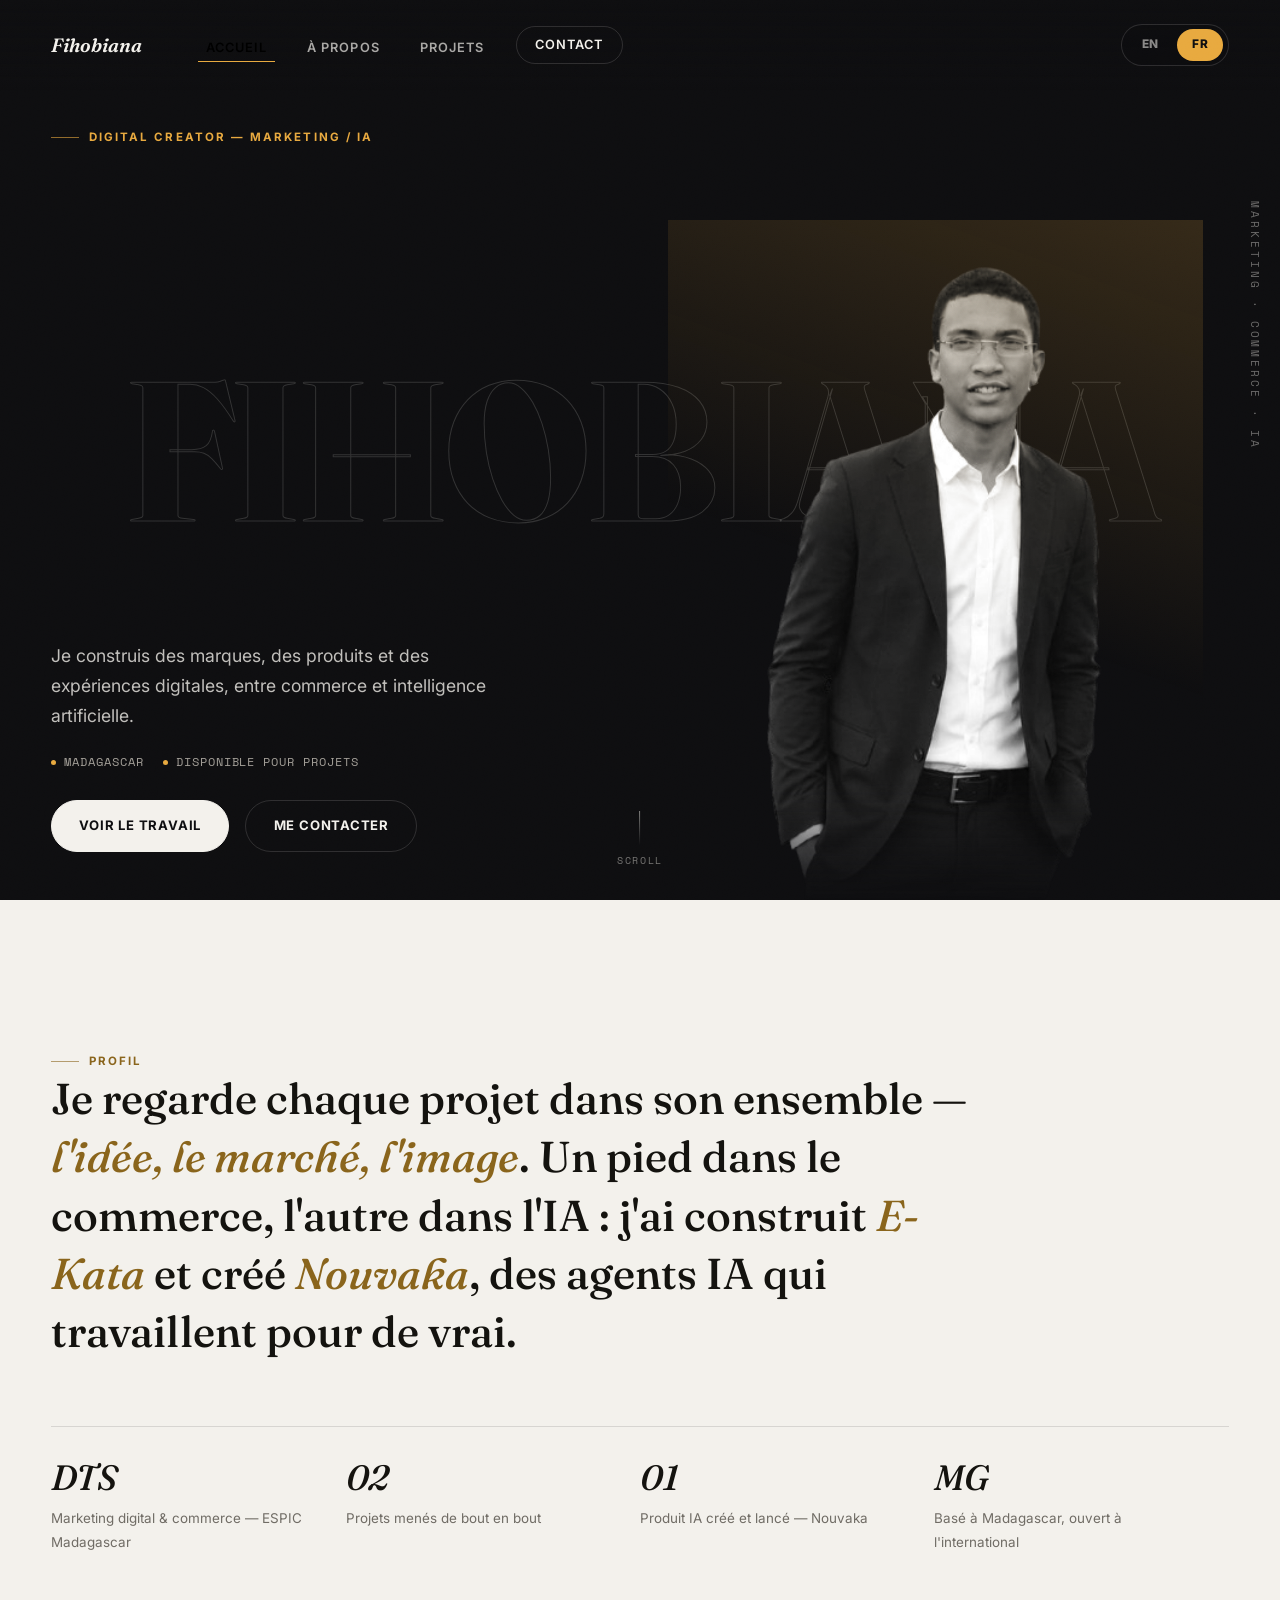
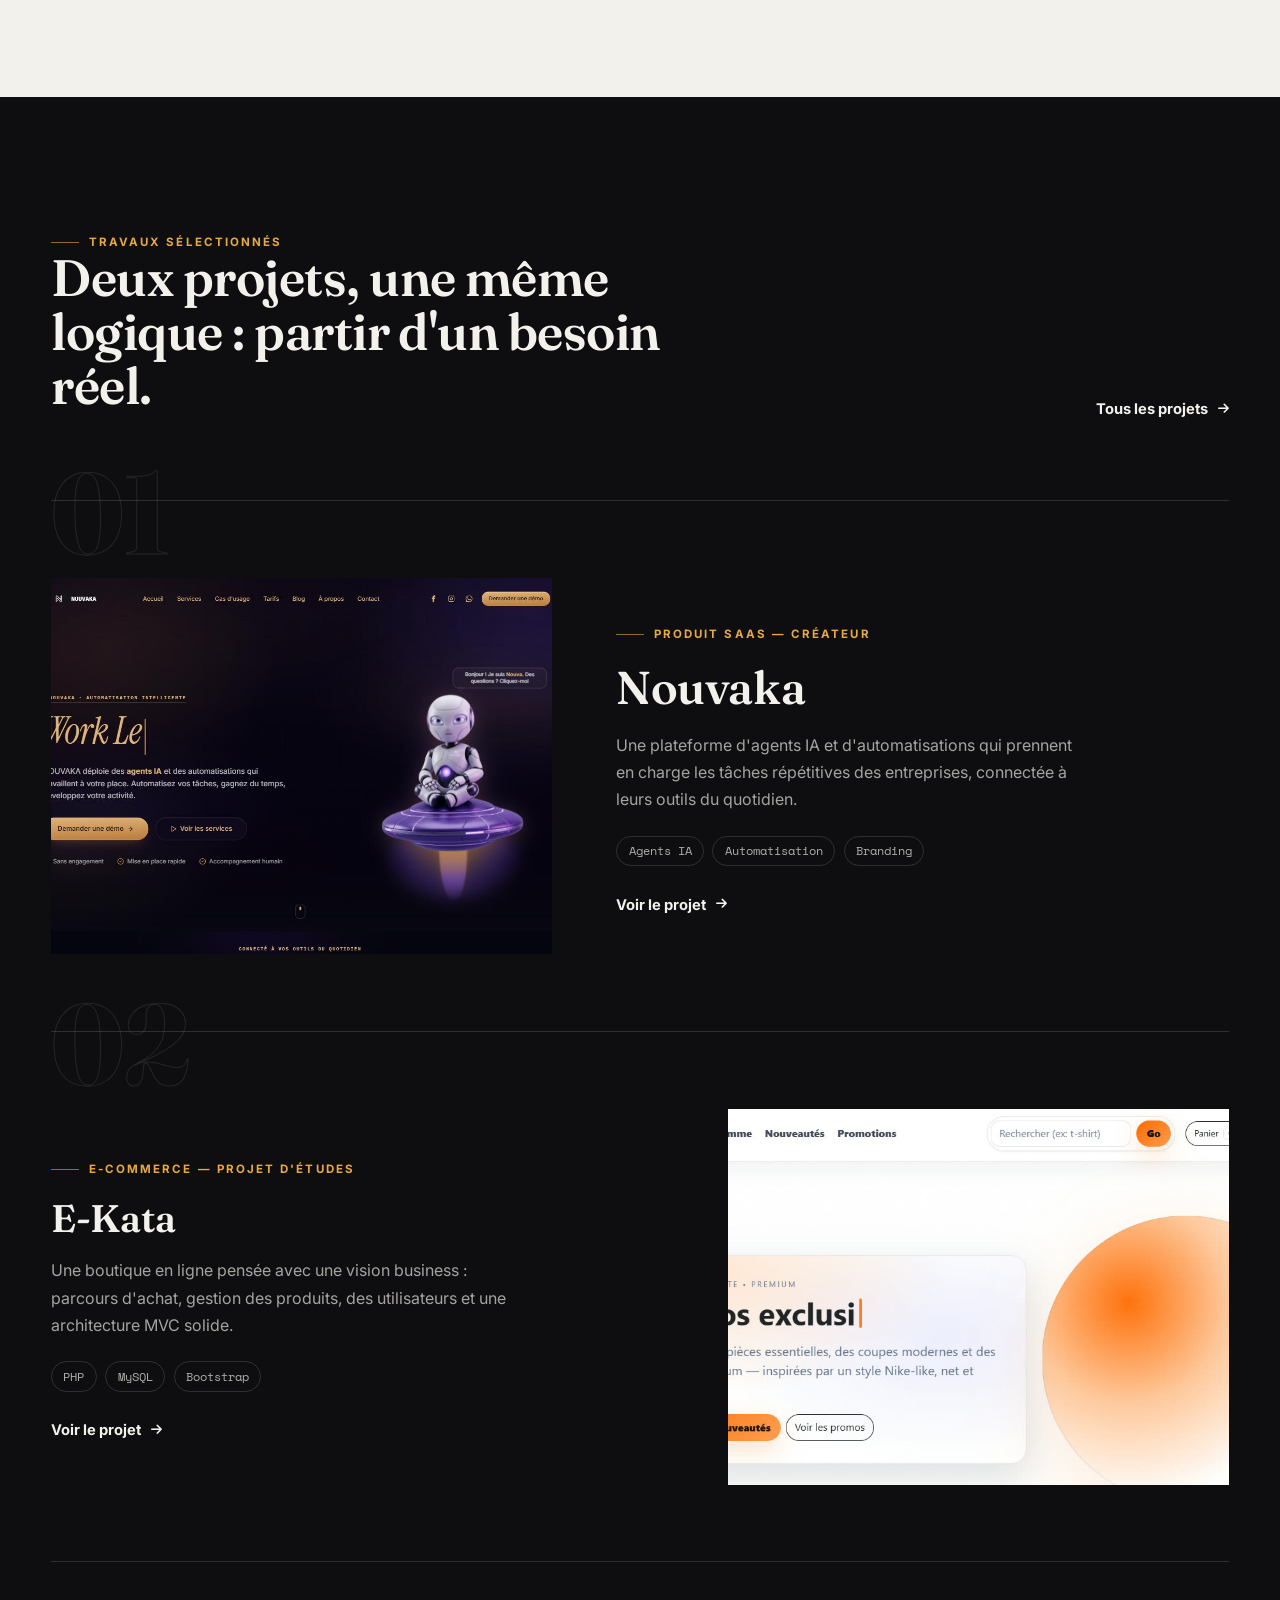
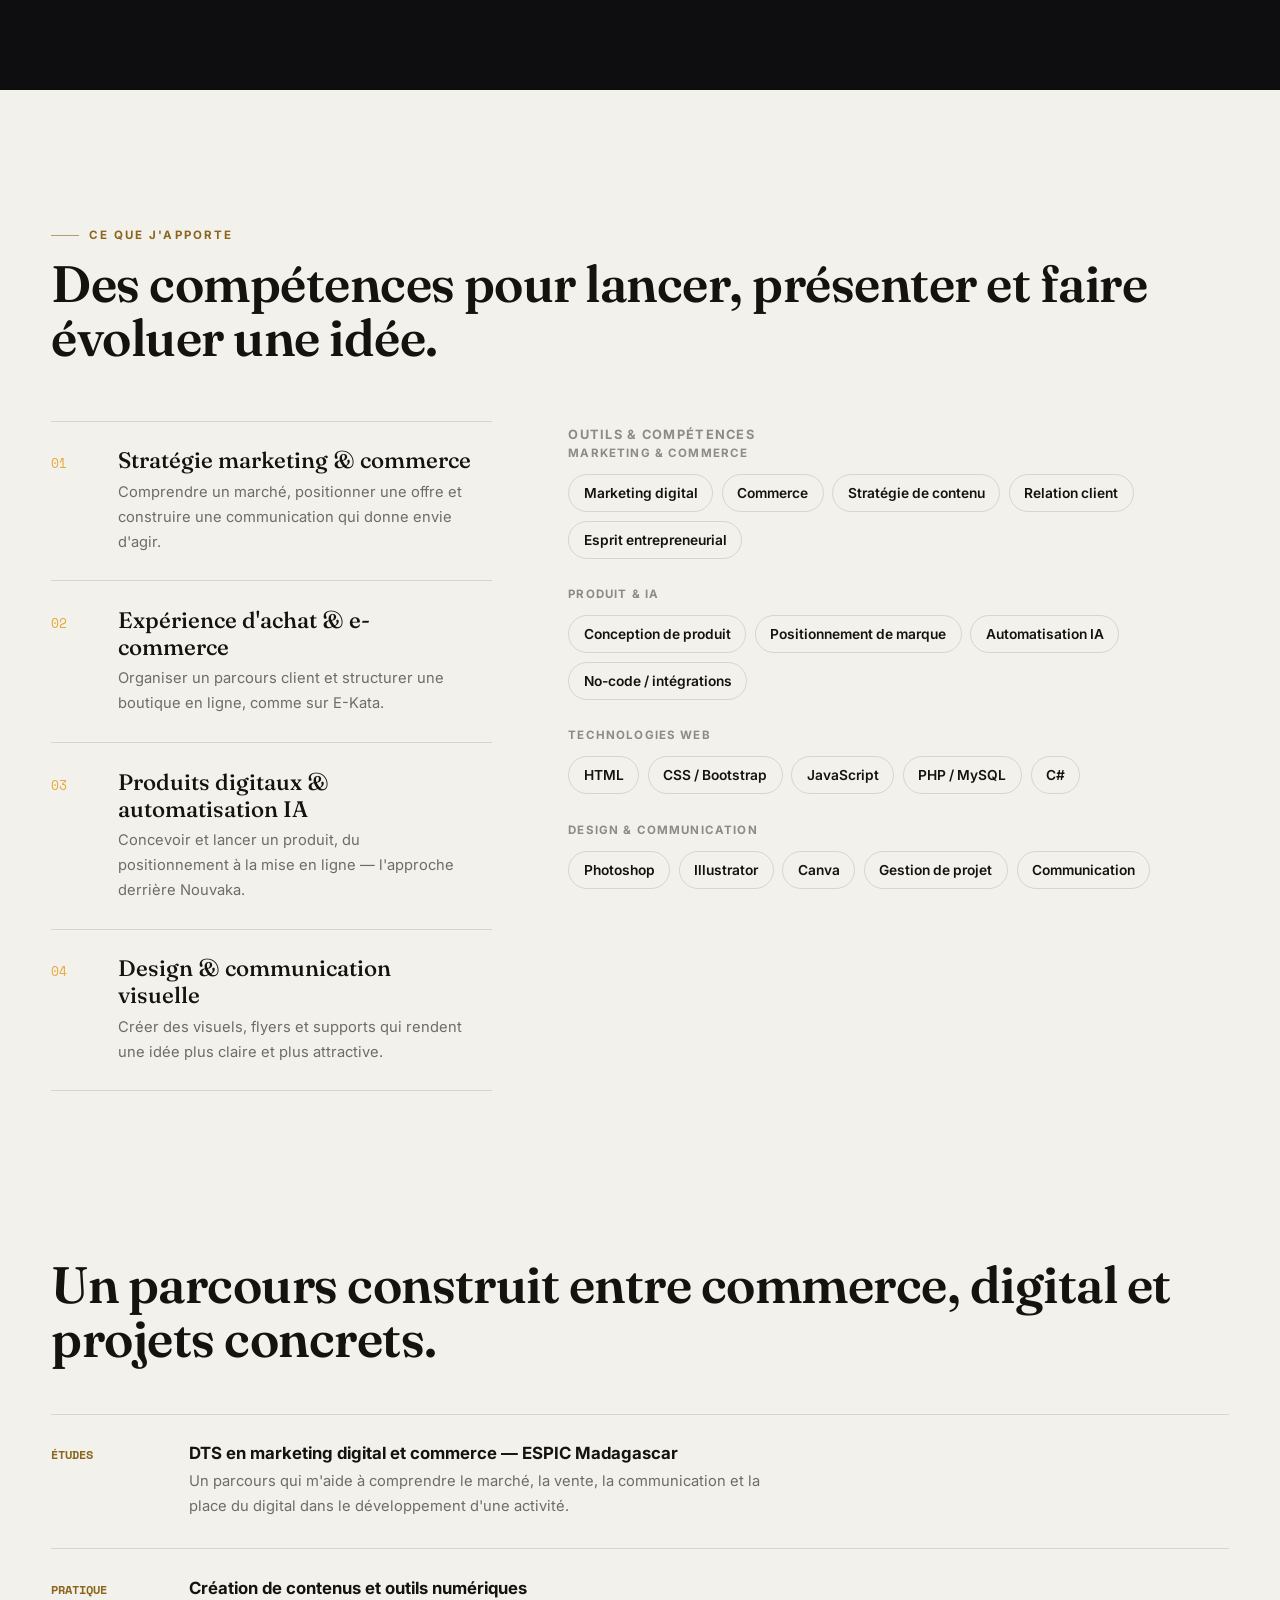
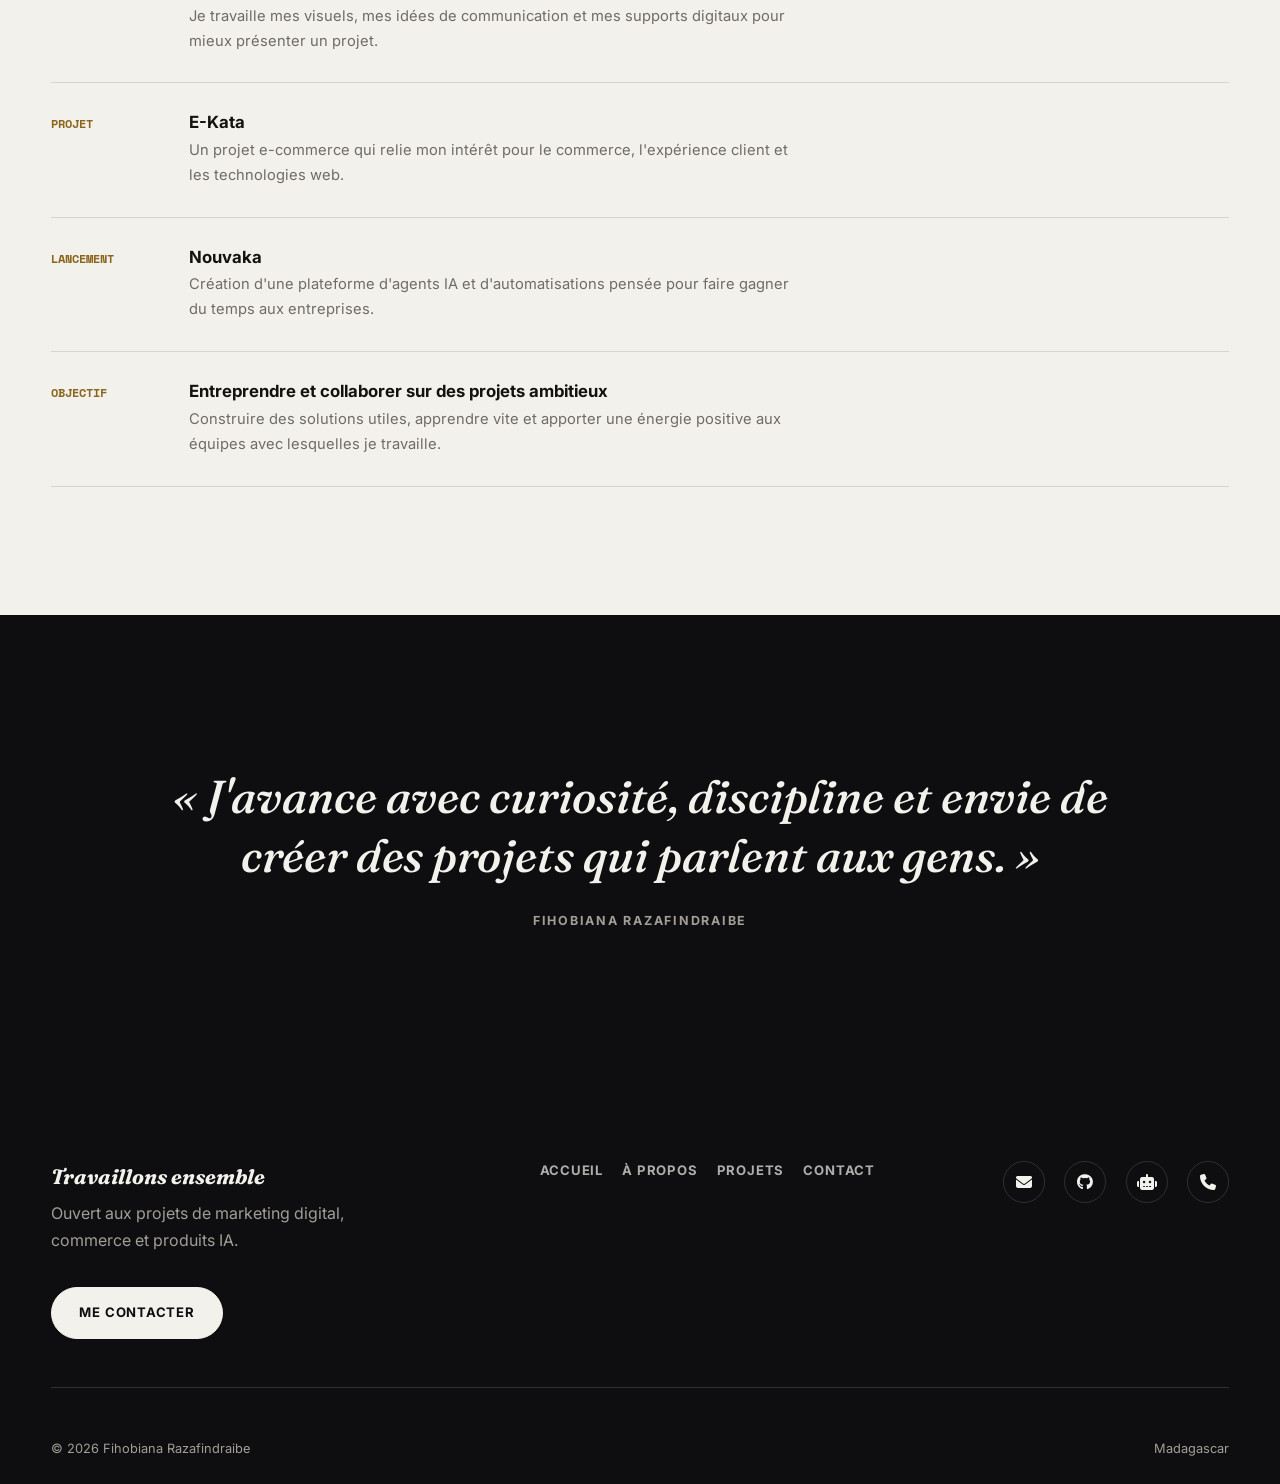
==== commit 6fe1bf04: "Passe l'accent de l'orange a un or plus doux, corrige le menu mobile et plusieurs bugs caches Le sel" ====
--- a/index.html
+++ b/index.html
@@ -24,19 +24,21 @@
   <nav class="navbar navbar-expand-lg fixed-top premium-nav" aria-label="Navigation principale">
     <div class="container-wide d-flex align-items-center justify-content-between">
       <a class="navbar-brand" href="index.html">Fihobiana</a>
-      <button class="navbar-toggler" type="button" data-bs-toggle="collapse" data-bs-target="#mainNav" aria-controls="mainNav" aria-expanded="false" aria-label="Ouvrir le menu">
-        <span class="navbar-toggler-icon"></span>
-      </button>
+      <div class="nav-controls">
+        <div class="lang-switch" role="group" aria-label="Choisir la langue">
+          <button type="button" class="lang-btn" data-lang="en" aria-pressed="false">EN</button>
+          <button type="button" class="lang-btn is-active" data-lang="fr" aria-pressed="true">FR</button>
+        </div>
+        <button class="navbar-toggler" type="button" data-bs-toggle="collapse" data-bs-target="#mainNav" aria-controls="mainNav" aria-expanded="false" aria-label="Ouvrir le menu">
+          <span class="navbar-toggler-icon"></span>
+        </button>
+      </div>
       <div class="collapse navbar-collapse flex-grow-0" id="mainNav">
-        <ul class="navbar-nav ms-auto align-items-lg-center gap-lg-4">
+        <ul class="navbar-nav align-items-lg-center gap-lg-4">
           <li class="nav-item"><a class="nav-link active" href="index.html" data-en="Home">Accueil</a></li>
           <li class="nav-item"><a class="nav-link" href="about.html" data-en="About">À propos</a></li>
           <li class="nav-item"><a class="nav-link" href="projects.html" data-en="Projects">Projets</a></li>
           <li class="nav-item"><a class="nav-link nav-cta" href="contact.html">Contact</a></li>
-          <li class="nav-item lang-switch" role="group" aria-label="Choisir la langue">
-            <button type="button" class="lang-btn" data-lang="en" aria-pressed="false">EN</button>
-            <button type="button" class="lang-btn is-active" data-lang="fr" aria-pressed="true">FR</button>
-          </li>
         </ul>
       </div>
     </div>
--- a/assets/css/style.css
+++ b/assets/css/style.css
@@ -10,9 +10,9 @@
   --text-onlight: #14130f;
   --muted: #a29e97;
   --muted-onlight: #706c65;
-  --accent: #f2703c;
-  --accent-2: #8a3a17;
-  --accent-soft: #f7c19a;
+  --accent: #e8a93f;
+  --accent-2: #8a651c;
+  --accent-soft: #f6dba3;
   --radius: 2px;
   --shadow: 0 40px 90px rgba(0, 0, 0, .45);
   --display: "Fraunces", Georgia, "Times New Roman", serif;
@@ -31,7 +31,40 @@
   overflow-x: hidden;
   width: 100%;
 }
-::selection { background: var(--accent); color: #fff; }
+::selection { background: var(--accent); color: var(--ink); }
+
+body::after {
+  content: "";
+  position: fixed;
+  inset: 0;
+  z-index: 9999;
+  pointer-events: none;
+  opacity: .035;
+  mix-blend-mode: overlay;
+  background-image: url("data:image/svg+xml;utf8,<svg xmlns='http://www.w3.org/2000/svg' width='140' height='140'><filter id='n'><feTurbulence type='fractalNoise' baseFrequency='0.85' numOctaves='2' stitchTiles='stitch'/></filter><rect width='100%25' height='100%25' filter='url(%23n)'/></svg>");
+}
+
+:focus-visible { outline: 2px solid var(--accent); outline-offset: 3px; }
+
+.status-dot {
+  position: relative;
+  display: inline-block;
+  width: 8px;
+  height: 8px;
+  flex: none;
+  border-radius: 50%;
+  background: #3fae74;
+}
+.status-dot::after {
+  content: "";
+  position: absolute;
+  inset: -5px;
+  border-radius: 50%;
+  border: 1px solid rgba(63, 174, 116, .55);
+  animation: statusPulse 2.4s ease-out infinite;
+}
+@media (prefers-reduced-motion: reduce) { .status-dot::after { animation: none; opacity: 0; } }
+@keyframes statusPulse { 0% { transform: scale(.55); opacity: .9; } 100% { transform: scale(1.9); opacity: 0; } }
 
 img { max-width: 100%; display: block; }
 a { color: inherit; text-decoration: none; }
@@ -70,7 +103,29 @@
   backdrop-filter: blur(16px);
   border-bottom: 1px solid var(--line-dark);
 }
-.navbar-brand { font-family: var(--display); font-style: italic; font-weight: 600; font-size: 1.2rem; color: var(--text); }
+.premium-nav .container-wide { flex-wrap: wrap; row-gap: .75rem; }
+.navbar-brand { order: 1; font-family: var(--display); font-style: italic; font-weight: 600; font-size: 1.2rem; color: var(--text); }
+.nav-controls { order: 2; margin-left: auto; display: flex; align-items: center; gap: .6rem; }
+.premium-nav .navbar-collapse { order: 3; flex-basis: 100%; }
+@media (min-width: 992px) {
+  .premium-nav .navbar-collapse { order: 2; flex-basis: auto; margin-right: auto; margin-left: 2.5rem; }
+  .nav-controls { order: 3; margin-left: 0; }
+}
+@media (max-width: 991.98px) {
+  .navbar-collapse.show, .navbar-collapse.collapsing {
+    background: rgba(14, 14, 16, .97);
+    backdrop-filter: blur(18px);
+    border: 1px solid var(--line-dark);
+    border-radius: 14px;
+    padding: .5rem 1.25rem 1.25rem;
+  }
+  .navbar-collapse .navbar-nav { gap: 0 !important; }
+  .navbar-collapse .nav-link { padding: .9rem .1rem; }
+  .navbar-collapse .nav-link::after { display: none; }
+  .navbar-collapse .nav-item + .nav-item { border-top: 1px solid var(--line-dark); }
+  .navbar-collapse .nav-cta { display: inline-flex; margin: 1rem 0 .2rem; border-color: var(--line-dark); }
+  .navbar-collapse .nav-item:has(.nav-cta) { border-top: 0; }
+}
 .nav-link { font-family: var(--sans); font-size: .8rem; font-weight: 600; text-transform: uppercase; letter-spacing: .08em; color: var(--text); opacity: .68; position: relative; padding-bottom: 2px; }
 .nav-link::after { content: ""; position: absolute; left: 0; right: 100%; bottom: -2px; height: 1px; background: var(--accent); transition: right .3s var(--ease); }
 .nav-link:hover, .nav-link.active { color: var(--text); opacity: 1; }
@@ -83,7 +138,7 @@
   transition: border-color .3s ease, background .3s ease, color .3s ease;
 }
 .nav-cta::after { display: none; }
-.nav-cta:hover, .nav-cta.active { background: var(--accent); border-color: var(--accent); color: #fff; }
+.nav-cta:hover, .nav-cta.active { background: var(--accent); border-color: var(--accent); color: var(--ink); }
 .navbar-toggler { border: 0; box-shadow: none !important; }
 .navbar-toggler-icon { filter: invert(1); }
 .lang-switch {
@@ -129,7 +184,7 @@
   background: var(--text);
   transition: background .3s ease, color .3s ease, border-color .3s ease;
 }
-.btn-v2:hover { background: var(--accent); border-color: var(--accent); color: #fff; }
+.btn-v2:hover { background: var(--accent); border-color: var(--accent); color: var(--ink); }
 .btn-v2.ghost { background: transparent; color: var(--text); border-color: var(--line-dark); }
 .btn-v2.ghost:hover { border-color: var(--accent); color: var(--accent); background: transparent; }
 .btn-v2.on-light { color: var(--paper); background: var(--ink); border-color: var(--ink); }
@@ -186,7 +241,7 @@
 .hero-v2-portrait-tint {
   position: absolute;
   inset: 0;
-  background: linear-gradient(200deg, rgba(242,112,60,.16), transparent 55%);
+  background: linear-gradient(200deg, rgba(232,169,63,.18), transparent 55%);
   mix-blend-mode: color;
 }
 .hero-v2-grid {
@@ -307,7 +362,7 @@
 .work-media::after {
   content: "";
   position: absolute; inset: 0;
-  background: linear-gradient(200deg, rgba(242,112,60,.28), transparent 60%);
+  background: linear-gradient(200deg, rgba(232,169,63,.3), transparent 60%);
   opacity: 0;
   transition: opacity .5s ease;
 }
@@ -408,7 +463,7 @@
   border: 1px solid var(--line-dark);
   border-radius: 4px;
   padding: 2.5rem 1.5rem;
-  background: radial-gradient(circle at 50% 42%, rgba(242,112,60,.1), transparent 62%);
+  background: radial-gradient(circle at 50% 42%, rgba(232,169,63,.12), transparent 62%);
 }
 .emblem-tag { position: absolute; top: 1.4rem; left: 1.6rem; font-family: var(--mono); font-size: .68rem; text-transform: uppercase; letter-spacing: .16em; color: var(--muted); }
 .emblem-words { display: flex; flex-direction: column; gap: .1em; text-align: center; }
@@ -466,7 +521,7 @@
 
 .project-pills { display: flex; gap: .75rem; flex-wrap: wrap; margin-top: 1.8rem; }
 .project-pills a { padding: .6rem 1.2rem; border-radius: 999px; border: 1px solid var(--line-dark); color: var(--text); font-weight: 700; font-size: .82rem; text-transform: uppercase; letter-spacing: .04em; transition: .25s ease; }
-.project-pills a:hover { background: var(--accent); border-color: var(--accent); color: #fff; }
+.project-pills a:hover { background: var(--accent); border-color: var(--accent); color: var(--ink); }
 
 .case { scroll-margin-top: 90px; padding: clamp(5rem, 9vw, 8rem) 0; }
 .case.on-dark { background: var(--ink); color: var(--text); }
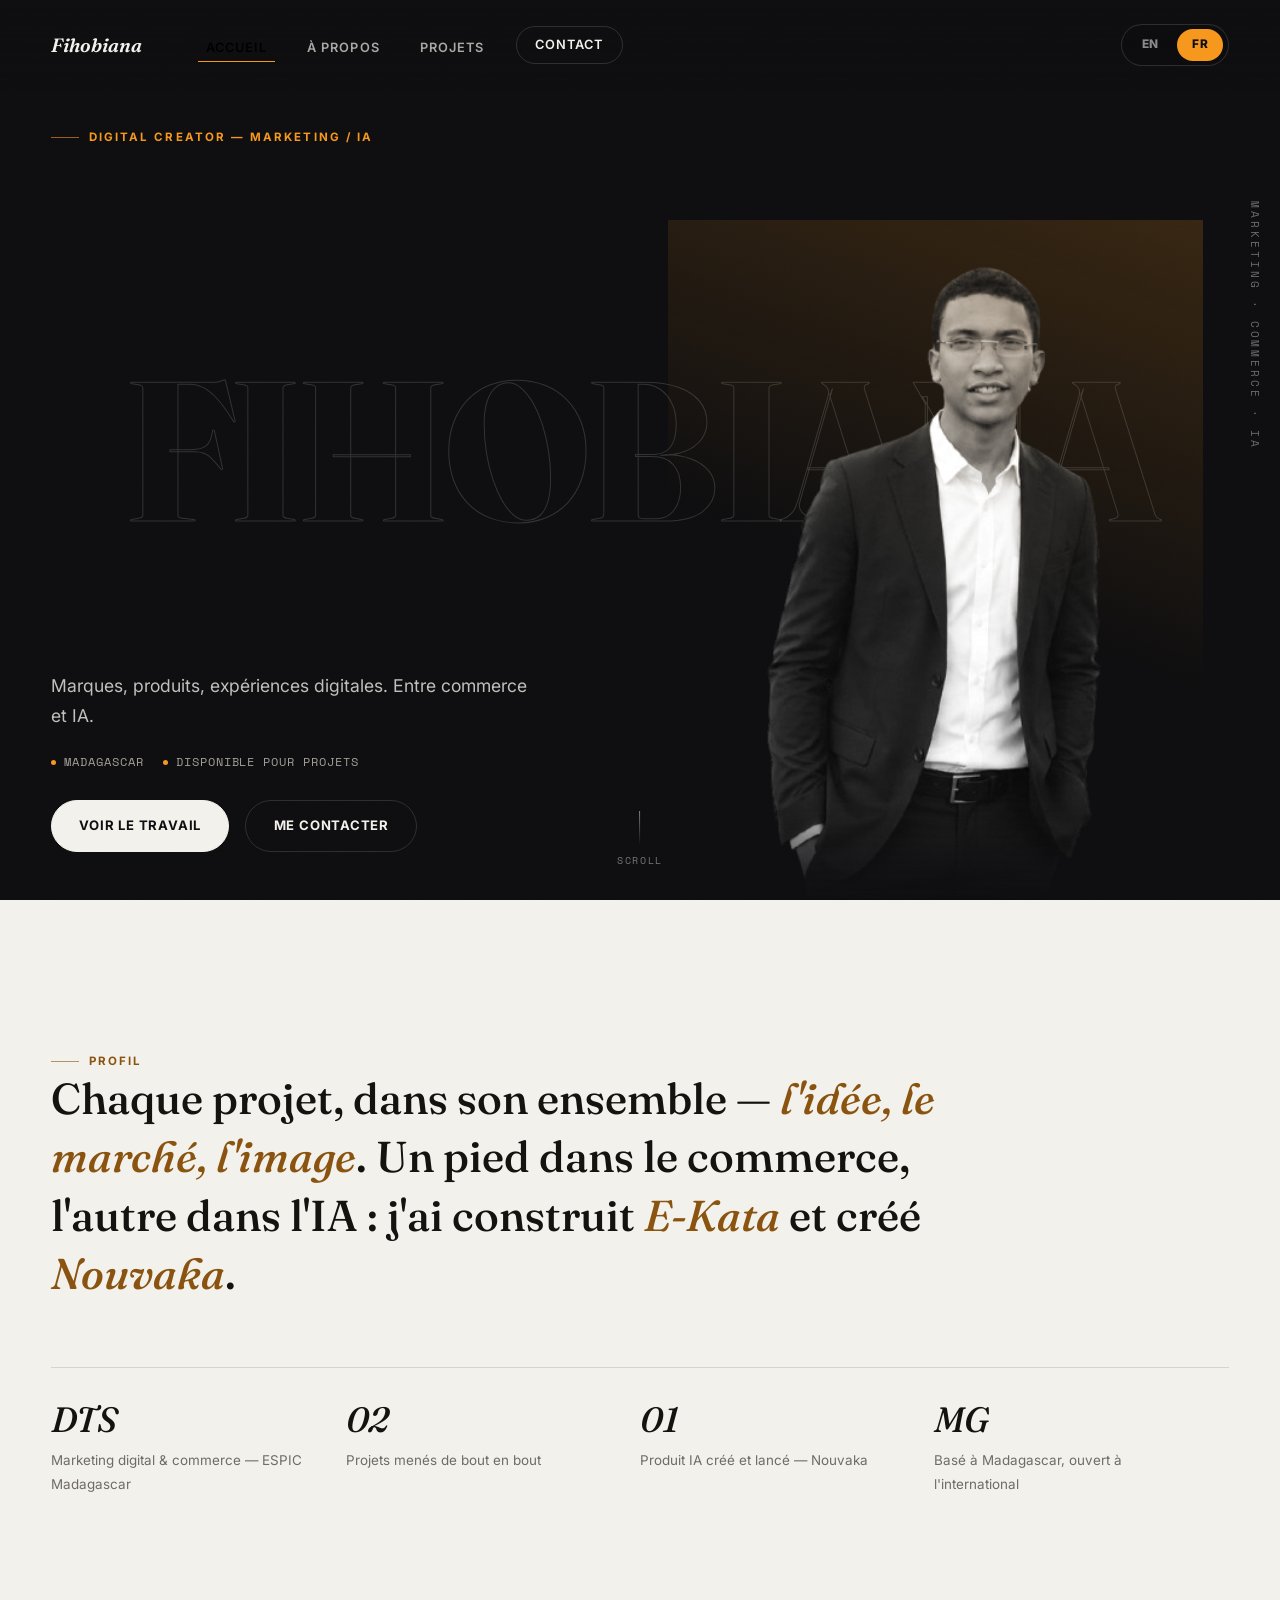
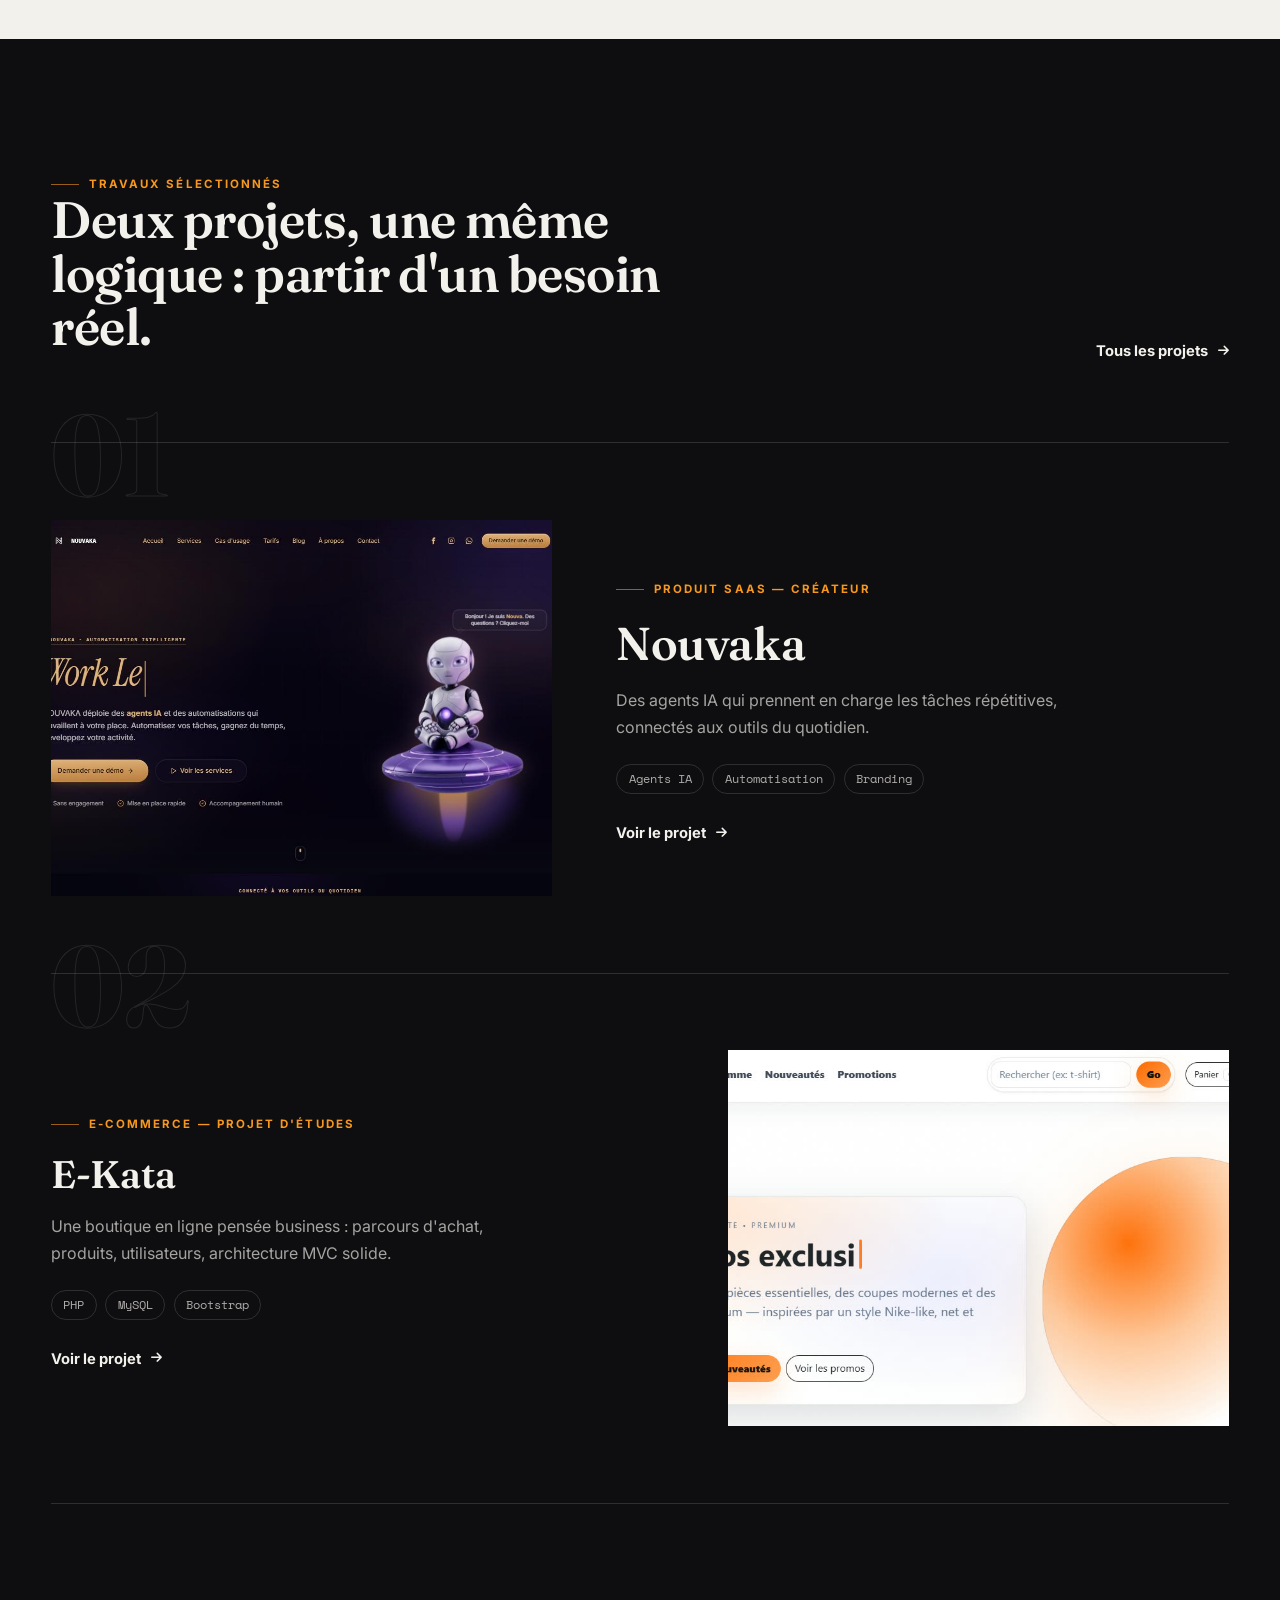
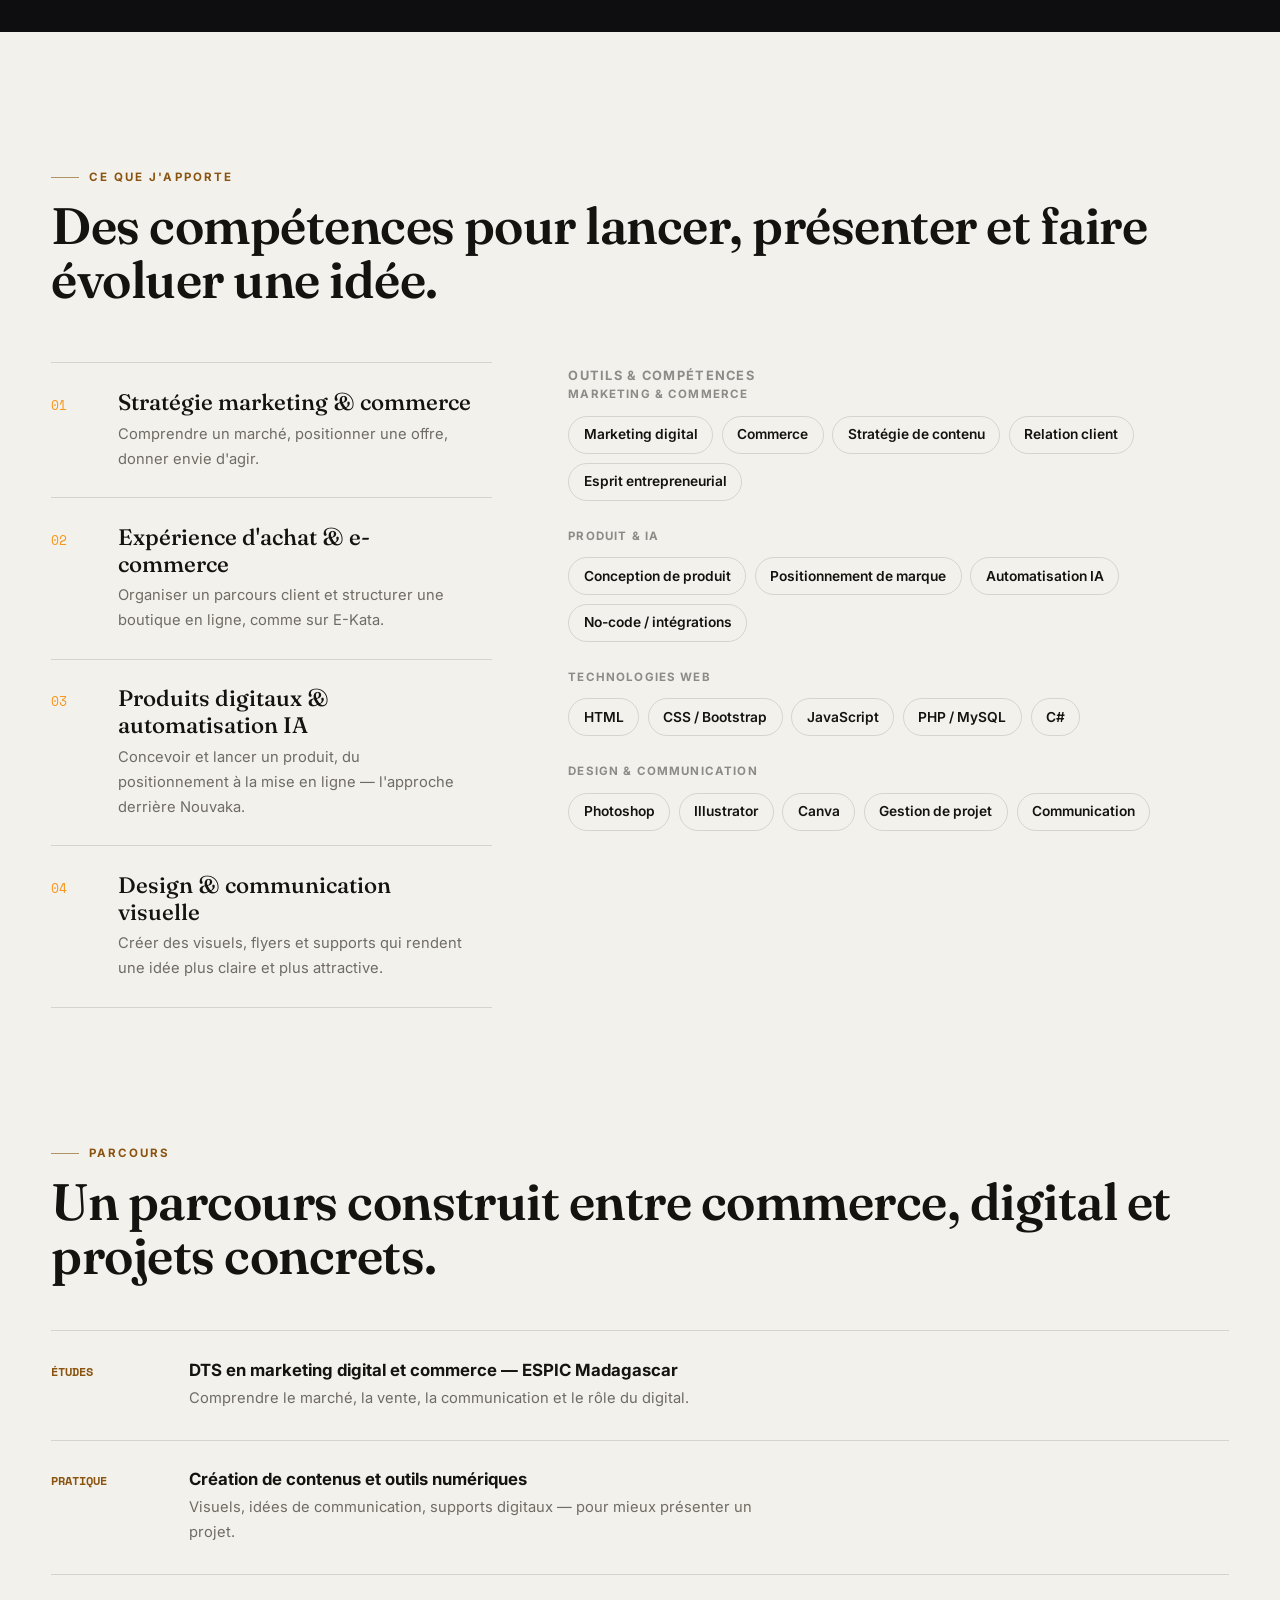
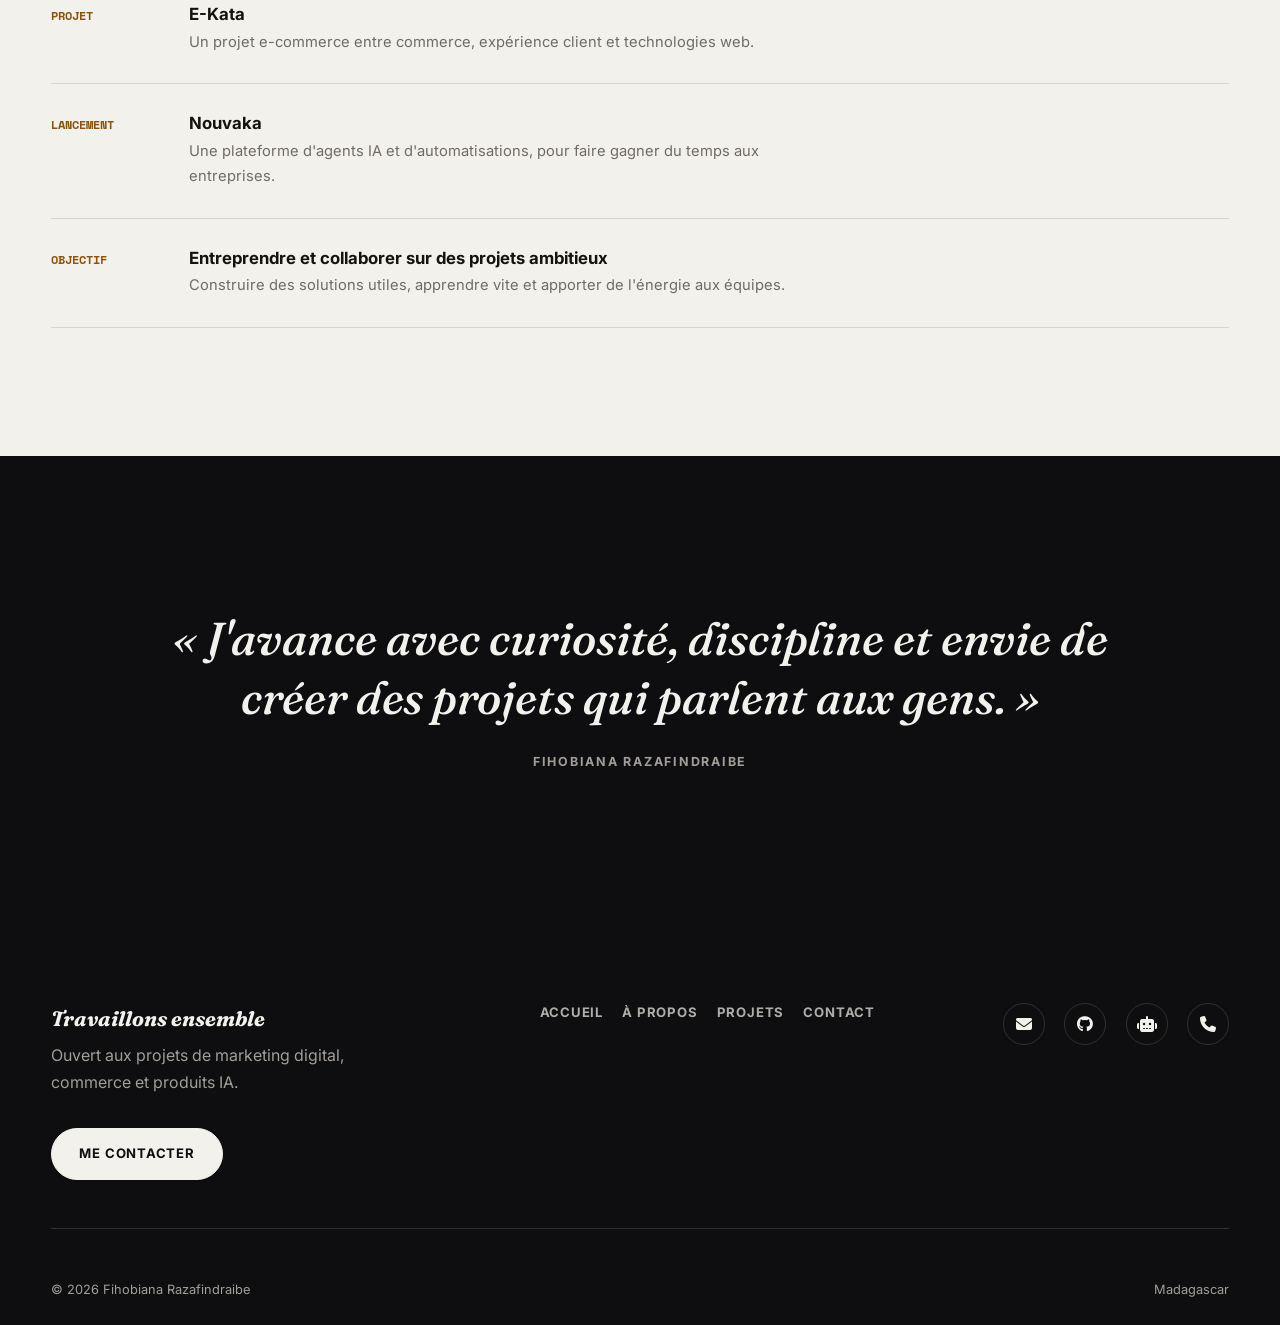
==== commit 652cb7c9: "Accent orange exact, textes raccourcis, curseur signature et micro-interactions Couleur de marque pa" ====
--- a/index.html
+++ b/index.html
@@ -56,7 +56,7 @@
         <span class="label" data-en="Digital Creator — Marketing / AI">Digital Creator — Marketing / IA</span>
       </div>
       <div class="hero-v2-bottom reveal reveal-delay">
-        <p class="hero-v2-intro" data-en="I build brands, products, and digital experiences, between commerce and artificial intelligence.">Je construis des marques, des produits et des expériences digitales, entre commerce et intelligence artificielle.</p>
+        <p class="hero-v2-intro" data-en="Brands, products, digital experiences. Between commerce and AI.">Marques, produits, expériences digitales. Entre commerce et IA.</p>
         <div class="hero-v2-meta">
           <span>Madagascar</span>
           <span data-en="Available for projects">Disponible pour projets</span>
@@ -74,7 +74,7 @@
     <section class="statement">
       <div class="container-wide">
         <span class="label on-light reveal" data-en="Profile">Profil</span>
-        <p class="statement-text reveal reveal-delay" data-en="I look at every project as a whole — &lt;strong&gt;the idea, the market, the image&lt;/strong&gt;. One foot in commerce, the other in AI: I built &lt;strong&gt;E-Kata&lt;/strong&gt; and created &lt;strong&gt;Nouvaka&lt;/strong&gt;, AI agents that actually work.">Je regarde chaque projet dans son ensemble — <strong>l'idée, le marché, l'image</strong>. Un pied dans le commerce, l'autre dans l'IA : j'ai construit <strong>E-Kata</strong> et créé <strong>Nouvaka</strong>, des agents IA qui travaillent pour de vrai.</p>
+        <p class="statement-text reveal reveal-delay" data-en="Every project, as a whole — &lt;strong&gt;the idea, the market, the image&lt;/strong&gt;. One foot in commerce, the other in AI: I built &lt;strong&gt;E-Kata&lt;/strong&gt; and created &lt;strong&gt;Nouvaka&lt;/strong&gt;.">Chaque projet, dans son ensemble — <strong>l'idée, le marché, l'image</strong>. Un pied dans le commerce, l'autre dans l'IA&nbsp;: j'ai construit <strong>E-Kata</strong> et créé <strong>Nouvaka</strong>.</p>
         <div class="statement-facts reveal">
           <div data-en="&lt;strong&gt;DTS&lt;/strong&gt;&lt;span&gt;Digital marketing &amp; commerce — ESPIC Madagascar&lt;/span&gt;"><strong>DTS</strong><span>Marketing digital & commerce — ESPIC Madagascar</span></div>
           <div data-en="&lt;strong&gt;02&lt;/strong&gt;&lt;span&gt;Projects led end to end&lt;/span&gt;"><strong>02</strong><span>Projets menés de bout en bout</span></div>
@@ -102,7 +102,7 @@
             <div class="work-copy">
               <span class="label" data-en="SaaS product — Creator">Produit SaaS — Créateur</span>
               <h3>Nouvaka</h3>
-              <p data-en="A platform of AI agents and automations that handle companies' repetitive tasks, connected to the tools they use every day.">Une plateforme d'agents IA et d'automatisations qui prennent en charge les tâches répétitives des entreprises, connectée à leurs outils du quotidien.</p>
+              <p data-en="AI agents that handle repetitive tasks, connected to everyday tools.">Des agents IA qui prennent en charge les tâches répétitives, connectés aux outils du quotidien.</p>
               <div class="work-tags" data-en="&lt;span&gt;AI Agents&lt;/span&gt;&lt;span&gt;Automation&lt;/span&gt;&lt;span&gt;Branding&lt;/span&gt;"><span>Agents IA</span><span>Automatisation</span><span>Branding</span></div>
               <a class="work-link" href="projects.html#nouvaka" data-en='View the project &lt;i class="fa-solid fa-arrow-right"&gt;&lt;/i&gt;'>Voir le projet <i class="fa-solid fa-arrow-right"></i></a>
             </div>
@@ -115,7 +115,7 @@
             <div class="work-copy">
               <span class="label" data-en="E-commerce — Academic project">E-commerce — Projet d'études</span>
               <h3>E-Kata</h3>
-              <p data-en="An online store built with a business vision: purchase journey, product and user management, and a solid MVC architecture.">Une boutique en ligne pensée avec une vision business&nbsp;: parcours d'achat, gestion des produits, des utilisateurs et une architecture MVC solide.</p>
+              <p data-en="An online store built with a business mindset: purchase flow, products, users, solid MVC architecture.">Une boutique en ligne pensée business&nbsp;: parcours d'achat, produits, utilisateurs, architecture MVC solide.</p>
               <div class="work-tags"><span>PHP</span><span>MySQL</span><span>Bootstrap</span></div>
               <a class="work-link" href="projects.html#e-kata" data-en='View the project &lt;i class="fa-solid fa-arrow-right"&gt;&lt;/i&gt;'>Voir le projet <i class="fa-solid fa-arrow-right"></i></a>
             </div>
@@ -130,7 +130,7 @@
         <h2 class="reveal" style="margin-top:.8rem" data-en="Skills to launch, present, and grow an idea.">Des compétences pour lancer, présenter et faire évoluer une idée.</h2>
         <div class="capabilities-grid" style="margin-top:3.5rem">
           <div class="cap-list reveal">
-            <div class="cap-row"><span class="cap-index">01</span><div data-en="&lt;h3&gt;Marketing &amp; commerce strategy&lt;/h3&gt;&lt;p&gt;Understand a market, position an offer, and build messaging that drives action.&lt;/p&gt;"><h3>Stratégie marketing & commerce</h3><p>Comprendre un marché, positionner une offre et construire une communication qui donne envie d'agir.</p></div><i class="fa-solid fa-arrow-up-right"></i></div>
+            <div class="cap-row"><span class="cap-index">01</span><div data-en="&lt;h3&gt;Marketing &amp; commerce strategy&lt;/h3&gt;&lt;p&gt;Understand a market, position an offer, drive action.&lt;/p&gt;"><h3>Stratégie marketing & commerce</h3><p>Comprendre un marché, positionner une offre, donner envie d'agir.</p></div><i class="fa-solid fa-arrow-up-right"></i></div>
             <div class="cap-row"><span class="cap-index">02</span><div data-en="&lt;h3&gt;Shopping experience &amp; e-commerce&lt;/h3&gt;&lt;p&gt;Organize a customer journey and structure an online store, as with E-Kata.&lt;/p&gt;"><h3>Expérience d'achat & e-commerce</h3><p>Organiser un parcours client et structurer une boutique en ligne, comme sur E-Kata.</p></div><i class="fa-solid fa-arrow-up-right"></i></div>
             <div class="cap-row"><span class="cap-index">03</span><div data-en="&lt;h3&gt;Digital products &amp; AI automation&lt;/h3&gt;&lt;p&gt;Design and launch a product, from positioning to release — the approach behind Nouvaka.&lt;/p&gt;"><h3>Produits digitaux & automatisation IA</h3><p>Concevoir et lancer un produit, du positionnement à la mise en ligne — l'approche derrière Nouvaka.</p></div><i class="fa-solid fa-arrow-up-right"></i></div>
             <div class="cap-row"><span class="cap-index">04</span><div data-en="&lt;h3&gt;Design &amp; visual communication&lt;/h3&gt;&lt;p&gt;Create visuals, flyers, and materials that make an idea clearer and more appealing.&lt;/p&gt;"><h3>Design & communication visuelle</h3><p>Créer des visuels, flyers et supports qui rendent une idée plus claire et plus attractive.</p></div><i class="fa-solid fa-arrow-up-right"></i></div>
@@ -165,11 +165,11 @@
         <span class="label on-light reveal" data-en="Journey">Parcours</span>
         <h2 class="reveal" style="margin-top:.8rem" data-en="A path built between commerce, digital, and real projects.">Un parcours construit entre commerce, digital et projets concrets.</h2>
         <div class="timeline" style="margin-top:3rem">
-          <div class="timeline-item reveal"><span data-en="Studies">Études</span><div data-en="&lt;h3&gt;DTS in digital marketing and commerce — ESPIC Madagascar&lt;/h3&gt;&lt;p&gt;A program that helps me understand the market, sales, communication, and the role of digital in growing a business.&lt;/p&gt;"><h3>DTS en marketing digital et commerce — ESPIC Madagascar</h3><p>Un parcours qui m'aide à comprendre le marché, la vente, la communication et la place du digital dans le développement d'une activité.</p></div></div>
-          <div class="timeline-item reveal"><span data-en="Practice">Pratique</span><div data-en="&lt;h3&gt;Creating content and digital tools&lt;/h3&gt;&lt;p&gt;I work on my visuals, messaging ideas, and digital materials to present a project better.&lt;/p&gt;"><h3>Création de contenus et outils numériques</h3><p>Je travaille mes visuels, mes idées de communication et mes supports digitaux pour mieux présenter un projet.</p></div></div>
-          <div class="timeline-item reveal"><span data-en="Project">Projet</span><div data-en="&lt;h3&gt;E-Kata&lt;/h3&gt;&lt;p&gt;An e-commerce project connecting my interest in commerce, customer experience, and web technologies.&lt;/p&gt;"><h3>E-Kata</h3><p>Un projet e-commerce qui relie mon intérêt pour le commerce, l'expérience client et les technologies web.</p></div></div>
-          <div class="timeline-item reveal"><span data-en="Launch">Lancement</span><div data-en="&lt;h3&gt;Nouvaka&lt;/h3&gt;&lt;p&gt;Creation of an AI agent and automation platform designed to save companies time.&lt;/p&gt;"><h3>Nouvaka</h3><p>Création d'une plateforme d'agents IA et d'automatisations pensée pour faire gagner du temps aux entreprises.</p></div></div>
-          <div class="timeline-item reveal"><span data-en="Goal">Objectif</span><div data-en="&lt;h3&gt;Building ventures and collaborating on ambitious projects&lt;/h3&gt;&lt;p&gt;Build useful solutions, learn fast, and bring positive energy to the teams I work with.&lt;/p&gt;"><h3>Entreprendre et collaborer sur des projets ambitieux</h3><p>Construire des solutions utiles, apprendre vite et apporter une énergie positive aux équipes avec lesquelles je travaille.</p></div></div>
+          <div class="timeline-item reveal"><span data-en="Studies">Études</span><div data-en="&lt;h3&gt;DTS in digital marketing and commerce — ESPIC Madagascar&lt;/h3&gt;&lt;p&gt;Understanding the market, sales, communication, and the role of digital.&lt;/p&gt;"><h3>DTS en marketing digital et commerce — ESPIC Madagascar</h3><p>Comprendre le marché, la vente, la communication et le rôle du digital.</p></div></div>
+          <div class="timeline-item reveal"><span data-en="Practice">Pratique</span><div data-en="&lt;h3&gt;Creating content and digital tools&lt;/h3&gt;&lt;p&gt;Visuals, messaging ideas, digital materials — to present a project better.&lt;/p&gt;"><h3>Création de contenus et outils numériques</h3><p>Visuels, idées de communication, supports digitaux — pour mieux présenter un projet.</p></div></div>
+          <div class="timeline-item reveal"><span data-en="Project">Projet</span><div data-en="&lt;h3&gt;E-Kata&lt;/h3&gt;&lt;p&gt;An e-commerce project connecting commerce, customer experience, and web technologies.&lt;/p&gt;"><h3>E-Kata</h3><p>Un projet e-commerce entre commerce, expérience client et technologies web.</p></div></div>
+          <div class="timeline-item reveal"><span data-en="Launch">Lancement</span><div data-en="&lt;h3&gt;Nouvaka&lt;/h3&gt;&lt;p&gt;An AI agent and automation platform, built to save companies time.&lt;/p&gt;"><h3>Nouvaka</h3><p>Une plateforme d'agents IA et d'automatisations, pour faire gagner du temps aux entreprises.</p></div></div>
+          <div class="timeline-item reveal"><span data-en="Goal">Objectif</span><div data-en="&lt;h3&gt;Building ventures and collaborating on ambitious projects&lt;/h3&gt;&lt;p&gt;Build useful solutions, learn fast, and bring energy to the team.&lt;/p&gt;"><h3>Entreprendre et collaborer sur des projets ambitieux</h3><p>Construire des solutions utiles, apprendre vite et apporter de l'énergie aux équipes.</p></div></div>
         </div>
       </div>
     </section>
--- a/assets/css/style.css
+++ b/assets/css/style.css
@@ -10,9 +10,9 @@
   --text-onlight: #14130f;
   --muted: #a29e97;
   --muted-onlight: #706c65;
-  --accent: #e8a93f;
-  --accent-2: #8a651c;
-  --accent-soft: #f6dba3;
+  --accent: #f7971d;
+  --accent-2: #8a5410;
+  --accent-soft: #f8c078;
   --radius: 2px;
   --shadow: 0 40px 90px rgba(0, 0, 0, .45);
   --display: "Fraunces", Georgia, "Times New Roman", serif;
@@ -241,7 +241,7 @@
 .hero-v2-portrait-tint {
   position: absolute;
   inset: 0;
-  background: linear-gradient(200deg, rgba(232,169,63,.18), transparent 55%);
+  background: linear-gradient(200deg, rgba(247,151,29,.18), transparent 55%);
   mix-blend-mode: color;
 }
 .hero-v2-grid {
@@ -362,7 +362,7 @@
 .work-media::after {
   content: "";
   position: absolute; inset: 0;
-  background: linear-gradient(200deg, rgba(232,169,63,.3), transparent 60%);
+  background: linear-gradient(200deg, rgba(247,151,29,.3), transparent 60%);
   opacity: 0;
   transition: opacity .5s ease;
 }
@@ -463,7 +463,7 @@
   border: 1px solid var(--line-dark);
   border-radius: 4px;
   padding: 2.5rem 1.5rem;
-  background: radial-gradient(circle at 50% 42%, rgba(232,169,63,.12), transparent 62%);
+  background: radial-gradient(circle at 50% 42%, rgba(247,151,29,.14), transparent 62%);
 }
 .emblem-tag { position: absolute; top: 1.4rem; left: 1.6rem; font-family: var(--mono); font-size: .68rem; text-transform: uppercase; letter-spacing: .16em; color: var(--muted); }
 .emblem-words { display: flex; flex-direction: column; gap: .1em; text-align: center; }
@@ -594,9 +594,70 @@
 .socials a:hover { border-color: var(--accent); color: var(--accent); }
 .copyright { margin-top: 1.6rem; padding-top: 1.6rem; font-size: .8rem; color: var(--muted); display: flex; justify-content: space-between; flex-wrap: wrap; gap: .6rem; }
 
-.reveal { opacity: 0; transform: translateY(34px); transition: opacity .8s var(--ease), transform .8s var(--ease); }
+.reveal { opacity: 0; transform: translateY(34px); filter: blur(7px); transition: opacity .9s var(--ease), transform .9s var(--ease), filter .9s var(--ease); }
 .reveal-delay { transition-delay: .16s; }
-.reveal.is-visible { opacity: 1; transform: translateY(0); }
+.reveal.is-visible { opacity: 1; transform: translateY(0); filter: blur(0); }
+@media (prefers-reduced-motion: reduce) {
+  .reveal { transition: none; opacity: 1; transform: none; filter: none; }
+}
+
+[data-split] .split-word { display: inline-block; overflow: hidden; vertical-align: top; padding-bottom: .12em; margin-bottom: -.12em; }
+[data-split] .split-word-inner {
+  display: inline-block;
+  transform: translateY(112%);
+  filter: blur(9px);
+  opacity: 0;
+  transition: transform .85s var(--ease), filter .85s var(--ease), opacity .6s ease;
+  transition-delay: calc(var(--i, 0) * 55ms);
+}
+.reveal.is-visible [data-split] .split-word-inner { transform: translateY(0); filter: blur(0); opacity: 1; }
+@media (prefers-reduced-motion: reduce) {
+  [data-split] .split-word-inner { transition: none; transform: none; filter: none; opacity: 1; }
+}
+
+.hero-v2-name .split-char {
+  display: inline-block;
+  opacity: 0;
+  filter: blur(16px);
+  transform: translateY(.18em) scale(.94);
+  transition: opacity 1.2s var(--ease), filter 1.2s var(--ease), transform 1.2s var(--ease);
+  transition-delay: calc(var(--i, 0) * 38ms);
+}
+.hero-v2-name.is-loaded .split-char { opacity: 1; filter: blur(0); transform: translateY(0) scale(1); }
+@media (prefers-reduced-motion: reduce) {
+  .hero-v2-name .split-char { transition: none; opacity: 1; filter: none; transform: none; }
+}
+
+.cursor-dot, .cursor-glow {
+  position: fixed;
+  top: 0;
+  left: 0;
+  z-index: 10000;
+  pointer-events: none;
+  border-radius: 50%;
+  opacity: 0;
+  will-change: transform;
+}
+.cursor-dot {
+  width: 9px;
+  height: 9px;
+  background: #fff;
+  mix-blend-mode: difference;
+  transition: opacity .3s ease, width .25s var(--ease), height .25s var(--ease);
+}
+.cursor-dot.is-active { width: 15px; height: 15px; }
+.cursor-glow {
+  width: 46px;
+  height: 46px;
+  background: radial-gradient(circle, rgba(247,151,29,.85), rgba(247,151,29,0) 70%);
+  mix-blend-mode: screen;
+  transition: opacity .35s ease, width .4s var(--ease), height .4s var(--ease);
+}
+.cursor-glow.is-active { width: 88px; height: 88px; }
+html.has-custom-cursor, html.has-custom-cursor a, html.has-custom-cursor button { cursor: none; }
+@media (hover: none), (pointer: coarse), (prefers-reduced-motion: reduce) {
+  .cursor-dot, .cursor-glow { display: none; }
+}
 
 @media (max-width: 991.98px) {
   .hero-v2-name span { font-size: clamp(4.5rem, 20vw, 8rem); }
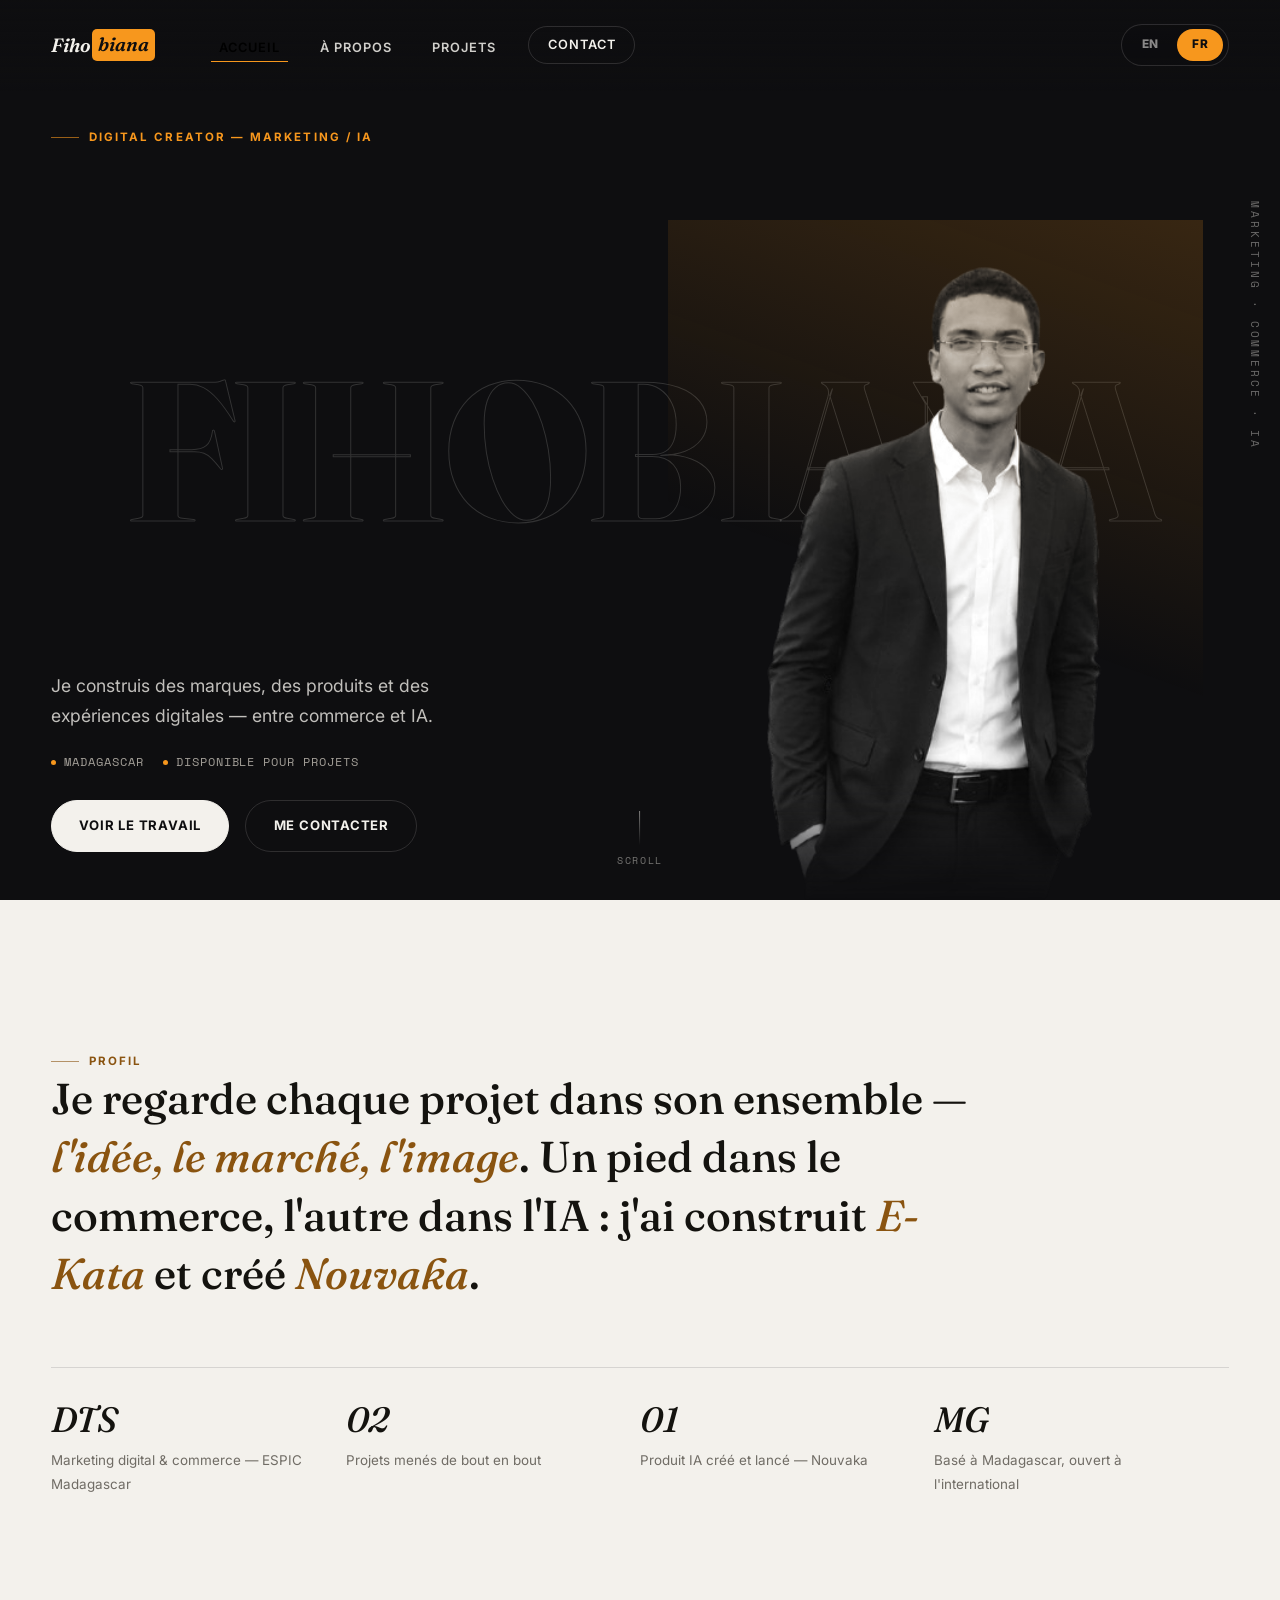
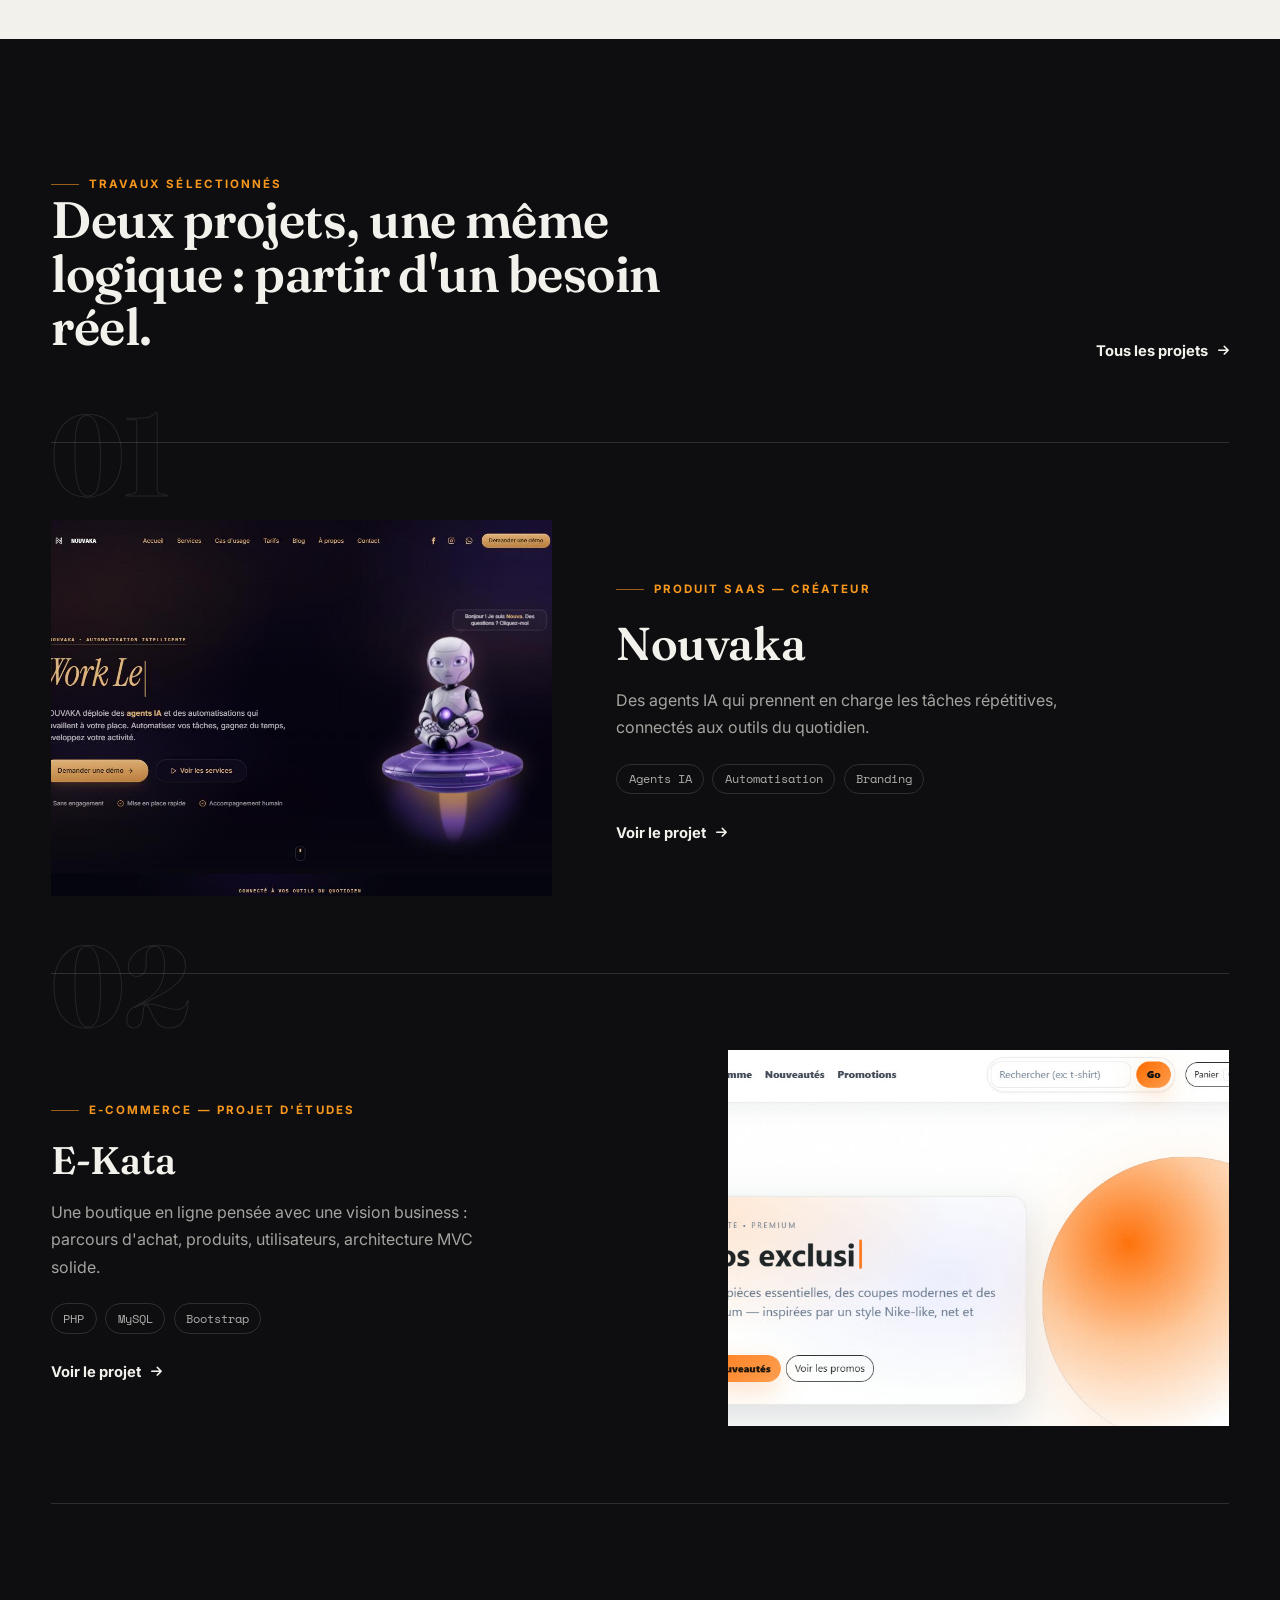
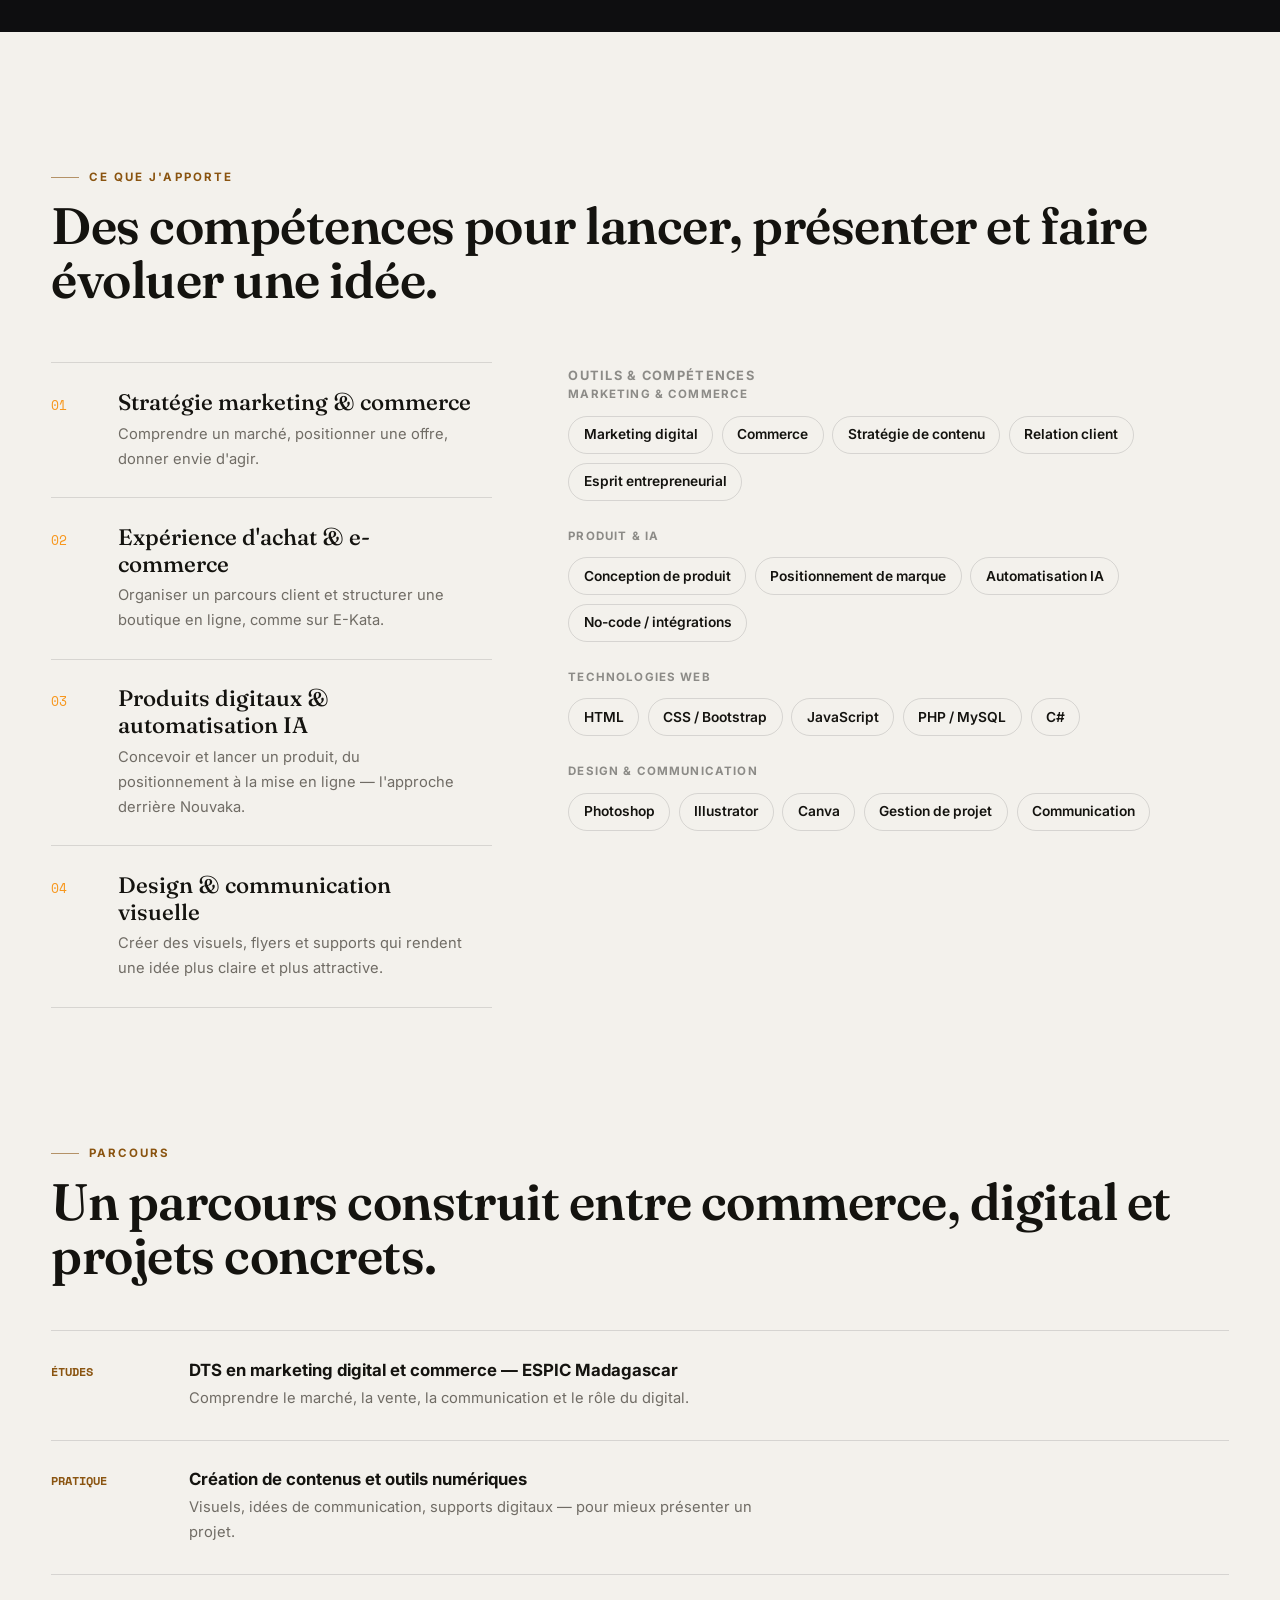
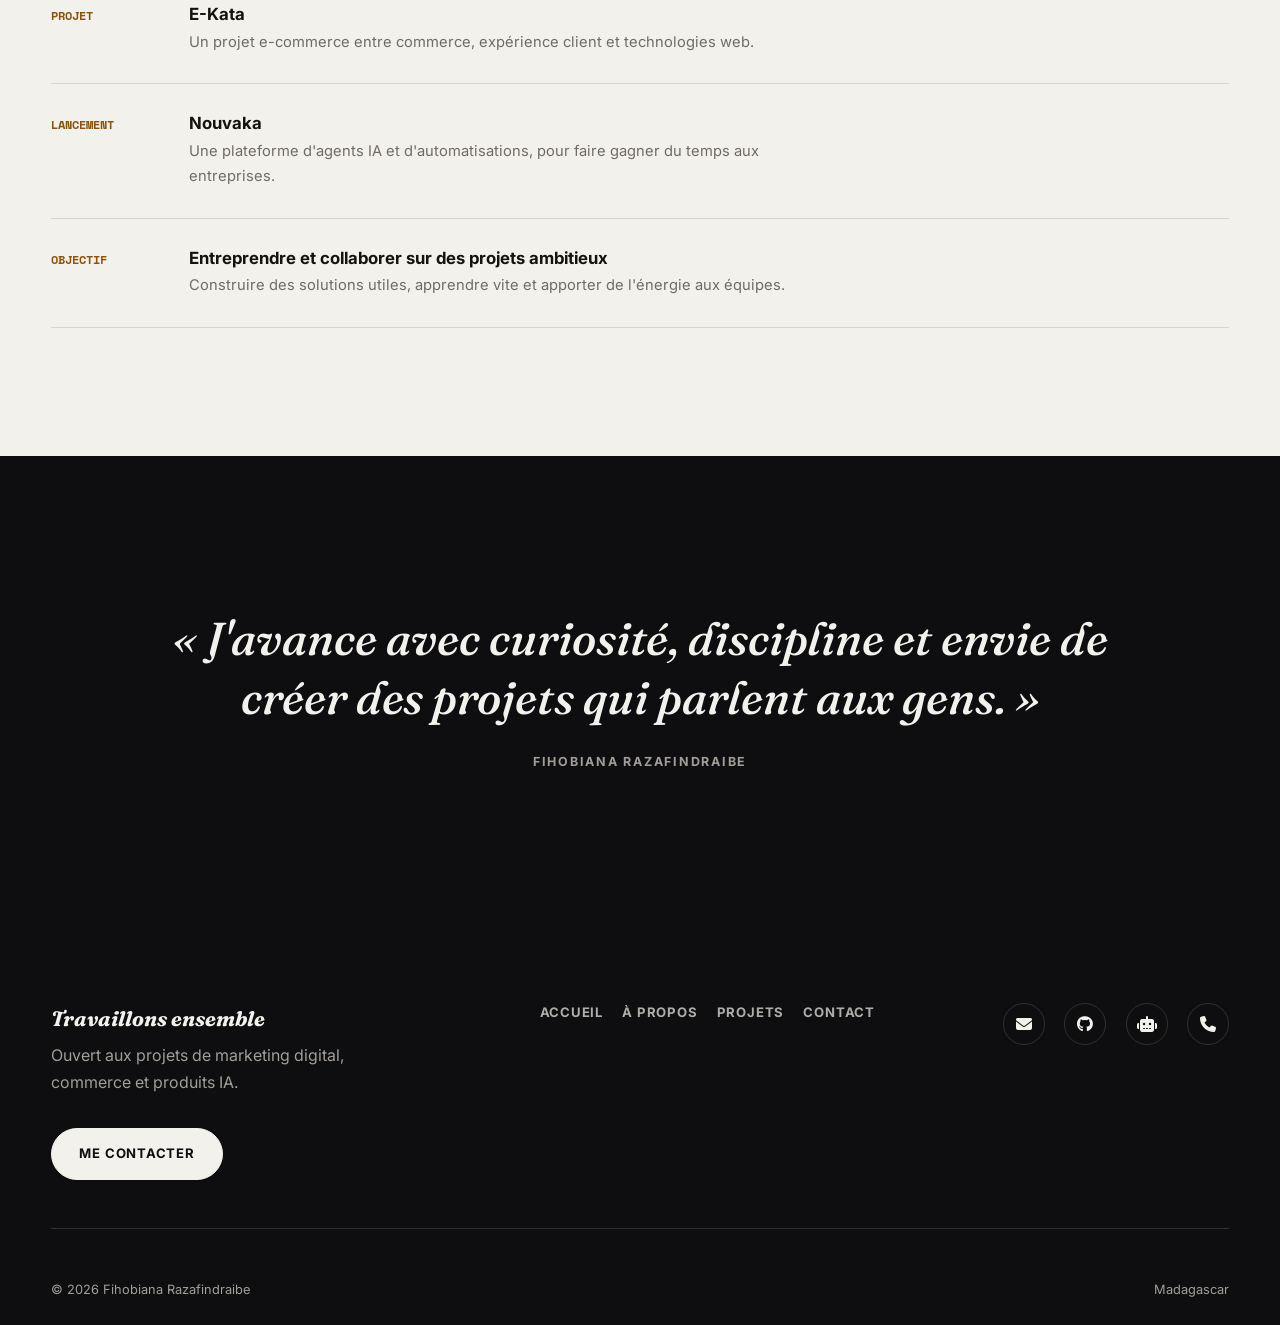
==== commit ba54bef4: "Corrige les phrases sans verbe, retire le curseur, renforce le contraste et allege les animations Pl" ====
--- a/index.html
+++ b/index.html
@@ -23,7 +23,7 @@
 <body>
   <nav class="navbar navbar-expand-lg fixed-top premium-nav" aria-label="Navigation principale">
     <div class="container-wide d-flex align-items-center justify-content-between">
-      <a class="navbar-brand" href="index.html">Fihobiana</a>
+      <a class="navbar-brand" href="index.html"><span class="brand-fiho">Fiho</span><span class="brand-biana">biana</span></a>
       <div class="nav-controls">
         <div class="lang-switch" role="group" aria-label="Choisir la langue">
           <button type="button" class="lang-btn" data-lang="en" aria-pressed="false">EN</button>
@@ -56,7 +56,7 @@
         <span class="label" data-en="Digital Creator — Marketing / AI">Digital Creator — Marketing / IA</span>
       </div>
       <div class="hero-v2-bottom reveal reveal-delay">
-        <p class="hero-v2-intro" data-en="Brands, products, digital experiences. Between commerce and AI.">Marques, produits, expériences digitales. Entre commerce et IA.</p>
+        <p class="hero-v2-intro" data-en="I build brands, products, and digital experiences — between commerce and AI.">Je construis des marques, des produits et des expériences digitales — entre commerce et IA.</p>
         <div class="hero-v2-meta">
           <span>Madagascar</span>
           <span data-en="Available for projects">Disponible pour projets</span>
@@ -74,7 +74,7 @@
     <section class="statement">
       <div class="container-wide">
         <span class="label on-light reveal" data-en="Profile">Profil</span>
-        <p class="statement-text reveal reveal-delay" data-en="Every project, as a whole — &lt;strong&gt;the idea, the market, the image&lt;/strong&gt;. One foot in commerce, the other in AI: I built &lt;strong&gt;E-Kata&lt;/strong&gt; and created &lt;strong&gt;Nouvaka&lt;/strong&gt;.">Chaque projet, dans son ensemble — <strong>l'idée, le marché, l'image</strong>. Un pied dans le commerce, l'autre dans l'IA&nbsp;: j'ai construit <strong>E-Kata</strong> et créé <strong>Nouvaka</strong>.</p>
+        <p class="statement-text reveal reveal-delay" data-en="I look at every project as a whole — &lt;strong&gt;the idea, the market, the image&lt;/strong&gt;. One foot in commerce, the other in AI: I built &lt;strong&gt;E-Kata&lt;/strong&gt; and created &lt;strong&gt;Nouvaka&lt;/strong&gt;.">Je regarde chaque projet dans son ensemble — <strong>l'idée, le marché, l'image</strong>. Un pied dans le commerce, l'autre dans l'IA&nbsp;: j'ai construit <strong>E-Kata</strong> et créé <strong>Nouvaka</strong>.</p>
         <div class="statement-facts reveal">
           <div data-en="&lt;strong&gt;DTS&lt;/strong&gt;&lt;span&gt;Digital marketing &amp; commerce — ESPIC Madagascar&lt;/span&gt;"><strong>DTS</strong><span>Marketing digital & commerce — ESPIC Madagascar</span></div>
           <div data-en="&lt;strong&gt;02&lt;/strong&gt;&lt;span&gt;Projects led end to end&lt;/span&gt;"><strong>02</strong><span>Projets menés de bout en bout</span></div>
@@ -115,7 +115,7 @@
             <div class="work-copy">
               <span class="label" data-en="E-commerce — Academic project">E-commerce — Projet d'études</span>
               <h3>E-Kata</h3>
-              <p data-en="An online store built with a business mindset: purchase flow, products, users, solid MVC architecture.">Une boutique en ligne pensée business&nbsp;: parcours d'achat, produits, utilisateurs, architecture MVC solide.</p>
+              <p data-en="An online store built with a business mindset: purchase flow, products, users, solid MVC architecture.">Une boutique en ligne pensée avec une vision business&nbsp;: parcours d'achat, produits, utilisateurs, architecture MVC solide.</p>
               <div class="work-tags"><span>PHP</span><span>MySQL</span><span>Bootstrap</span></div>
               <a class="work-link" href="projects.html#e-kata" data-en='View the project &lt;i class="fa-solid fa-arrow-right"&gt;&lt;/i&gt;'>Voir le projet <i class="fa-solid fa-arrow-right"></i></a>
             </div>
--- a/assets/css/style.css
+++ b/assets/css/style.css
@@ -33,17 +33,6 @@
 }
 ::selection { background: var(--accent); color: var(--ink); }
 
-body::after {
-  content: "";
-  position: fixed;
-  inset: 0;
-  z-index: 9999;
-  pointer-events: none;
-  opacity: .035;
-  mix-blend-mode: overlay;
-  background-image: url("data:image/svg+xml;utf8,<svg xmlns='http://www.w3.org/2000/svg' width='140' height='140'><filter id='n'><feTurbulence type='fractalNoise' baseFrequency='0.85' numOctaves='2' stitchTiles='stitch'/></filter><rect width='100%25' height='100%25' filter='url(%23n)'/></svg>");
-}
-
 :focus-visible { outline: 2px solid var(--accent); outline-offset: 3px; }
 
 .status-dot {
@@ -93,7 +82,7 @@
 
 .premium-nav {
   padding: 1.5rem 0;
-  background: linear-gradient(180deg, rgba(14,14,16,.5), transparent);
+  background: linear-gradient(180deg, rgba(14,14,16,.7), rgba(14,14,16,.15));
   border-bottom: 1px solid transparent;
   transition: background .4s ease, border-color .4s ease, padding .3s ease;
 }
@@ -104,7 +93,9 @@
   border-bottom: 1px solid var(--line-dark);
 }
 .premium-nav .container-wide { flex-wrap: wrap; row-gap: .75rem; }
-.navbar-brand { order: 1; font-family: var(--display); font-style: italic; font-weight: 600; font-size: 1.2rem; color: var(--text); }
+.navbar-brand { order: 1; display: inline-flex; align-items: center; font-family: var(--display); font-style: italic; font-weight: 600; font-size: 1.2rem; }
+.brand-fiho { color: var(--text); }
+.brand-biana { color: var(--ink); background: var(--accent); padding: .05em .3em .1em; border-radius: 5px; margin-left: 1px; }
 .nav-controls { order: 2; margin-left: auto; display: flex; align-items: center; gap: .6rem; }
 .premium-nav .navbar-collapse { order: 3; flex-basis: 100%; }
 @media (min-width: 992px) {
@@ -126,7 +117,7 @@
   .navbar-collapse .nav-cta { display: inline-flex; margin: 1rem 0 .2rem; border-color: var(--line-dark); }
   .navbar-collapse .nav-item:has(.nav-cta) { border-top: 0; }
 }
-.nav-link { font-family: var(--sans); font-size: .8rem; font-weight: 600; text-transform: uppercase; letter-spacing: .08em; color: var(--text); opacity: .68; position: relative; padding-bottom: 2px; }
+.nav-link { font-family: var(--sans); font-size: .8rem; font-weight: 600; text-transform: uppercase; letter-spacing: .08em; color: var(--text); opacity: .85; position: relative; padding-bottom: 2px; }
 .nav-link::after { content: ""; position: absolute; left: 0; right: 100%; bottom: -2px; height: 1px; background: var(--accent); transition: right .3s var(--ease); }
 .nav-link:hover, .nav-link.active { color: var(--text); opacity: 1; }
 .nav-link.active::after, .nav-link:hover::after { right: 0; }
@@ -135,10 +126,11 @@
   padding: .55rem 1.15rem !important;
   border: 1px solid var(--line-dark);
   border-radius: 999px;
-  transition: border-color .3s ease, background .3s ease, color .3s ease;
+  transition: border-color .3s ease, background .3s ease, color .3s ease, transform 160ms var(--ease);
 }
 .nav-cta::after { display: none; }
 .nav-cta:hover, .nav-cta.active { background: var(--accent); border-color: var(--accent); color: var(--ink); }
+.nav-cta:active { transform: scale(.95); }
 .navbar-toggler { border: 0; box-shadow: none !important; }
 .navbar-toggler-icon { filter: invert(1); }
 .lang-switch {
@@ -162,9 +154,10 @@
   padding: .42rem .95rem;
   border-radius: 999px;
   color: rgba(243, 241, 236, .55);
-  transition: background .25s ease, color .25s ease;
+  transition: background .25s ease, color .25s ease, transform 160ms var(--ease);
 }
 .lang-btn:hover { color: var(--text); }
+.lang-btn:active { transform: scale(.92); }
 .lang-btn.is-active { background: var(--accent); color: var(--ink); }
 .lang-btn.is-active:hover { color: var(--ink); }
 
@@ -182,9 +175,10 @@
   letter-spacing: .06em;
   color: var(--ink);
   background: var(--text);
-  transition: background .3s ease, color .3s ease, border-color .3s ease;
+  transition: background .3s ease, color .3s ease, border-color .3s ease, transform 160ms var(--ease);
 }
 .btn-v2:hover { background: var(--accent); border-color: var(--accent); color: var(--ink); }
+.btn-v2:active { transform: scale(.97); }
 .btn-v2.ghost { background: transparent; color: var(--text); border-color: var(--line-dark); }
 .btn-v2.ghost:hover { border-color: var(--accent); color: var(--accent); background: transparent; }
 .btn-v2.on-light { color: var(--paper); background: var(--ink); border-color: var(--ink); }
@@ -358,7 +352,6 @@
 }
 .work-media { position: relative; z-index: 1; overflow: hidden; aspect-ratio: 4 / 3; }
 .work-media img { width: 100%; height: 100%; object-fit: cover; object-position: top; transition: transform .8s var(--ease); }
-.work-item:hover .work-media img { transform: scale(1.06); }
 .work-media::after {
   content: "";
   position: absolute; inset: 0;
@@ -366,7 +359,6 @@
   opacity: 0;
   transition: opacity .5s ease;
 }
-.work-item:hover .work-media::after { opacity: 1; }
 .work-copy { position: relative; z-index: 1; }
 .work-copy .label { margin-bottom: 1.1rem; }
 .work-copy h3 { font-family: var(--display); font-weight: 600; font-size: clamp(1.8rem, 3vw, 2.6rem); color: var(--text); margin: 0 0 1rem; letter-spacing: -.01em; }
@@ -375,8 +367,12 @@
 .work-tags span { font-family: var(--mono); font-size: .72rem; padding: .35rem .7rem; border: 1px solid var(--line-dark); border-radius: 999px; color: rgba(243,241,236,.7); }
 .work-link { display: inline-flex; align-items: center; gap: .6rem; font-weight: 700; font-size: .92rem; color: var(--text); }
 .work-link i { font-size: .78rem; transition: transform .3s var(--ease); }
-.work-link:hover i { transform: translateX(6px); }
 .work-item.featured .work-copy h3 { font-size: clamp(2.1rem, 3.6vw, 3.1rem); }
+@media (hover: hover) and (pointer: fine) {
+  .work-item:hover .work-media img { transform: scale(1.06); }
+  .work-item:hover .work-media::after { opacity: 1; }
+  .work-link:hover i { transform: translateX(6px); }
+}
 
 .capabilities { background: var(--paper); padding: clamp(6rem, 10vw, 9rem) 0; }
 .capabilities-grid { display: grid; grid-template-columns: .8fr 1.2fr; gap: clamp(3rem, 6vw, 5rem); }
@@ -391,12 +387,14 @@
   transition: padding-left .3s var(--ease);
 }
 .cap-row:last-child { border-bottom: 1px solid var(--line-light); }
-.cap-row:hover { padding-left: .6rem; }
 .cap-index { font-family: var(--mono); font-size: .8rem; color: var(--accent); }
 .cap-row h3 { margin: 0; font-family: var(--display); font-weight: 500; font-size: 1.4rem; letter-spacing: 0; }
 .cap-row p { margin: .35rem 0 0; font-size: .92rem; max-width: 440px; }
 .cap-row i { font-size: 1.1rem; color: var(--graphite); transition: color .3s ease, transform .3s var(--ease); }
-.cap-row:hover i { color: var(--accent); transform: translate(4px, -4px); }
+@media (hover: hover) and (pointer: fine) {
+  .cap-row:hover { padding-left: .6rem; }
+  .cap-row:hover i { color: var(--accent); transform: translate(4px, -4px); }
+}
 .skill-groups { display: flex; flex-direction: column; gap: 1.7rem; }
 .skill-group-label { display: block; font-family: var(--sans); font-size: .72rem; font-weight: 700; text-transform: uppercase; letter-spacing: .1em; color: var(--graphite); margin-bottom: .75rem; }
 .tag-row { display: flex; flex-wrap: wrap; gap: .55rem; }
@@ -494,7 +492,9 @@
 .gallery-strip img { width: 100%; height: 100%; object-fit: cover; object-position: top; filter: grayscale(1); transition: filter .4s ease, transform .6s var(--ease); }
 .gallery-strip img[src*="photos"] { object-fit: contain; object-position: center; padding: 1.6rem; }
 .gallery-strip img.cover { object-fit: cover; object-position: top; padding: 0; }
-.gallery-strip figure:hover img { filter: grayscale(0); transform: scale(1.05); }
+@media (hover: hover) and (pointer: fine) {
+  .gallery-strip figure:hover img { filter: grayscale(0); transform: scale(1.05); }
+}
 
 .strip-media.cycle img {
   position: absolute;
@@ -559,7 +559,9 @@
 .gallery-grid { display: grid; grid-template-columns: repeat(2, minmax(0, 1fr)); gap: 1px; background: var(--line-light); margin-top: 2rem; }
 .gallery-item { border: 0; padding: 0; background: var(--paper); overflow: hidden; cursor: zoom-in; }
 .gallery-item img { width: 100%; aspect-ratio: 16 / 9; object-fit: cover; transition: transform .6s var(--ease); }
-.gallery-item:hover img { transform: scale(1.05); }
+@media (hover: hover) and (pointer: fine) {
+  .gallery-item:hover img { transform: scale(1.05); }
+}
 .lightbox { position: fixed; inset: 0; z-index: 2000; display: none; align-items: center; justify-content: center; padding: 4vw; background: rgba(14,14,16,.94); }
 .lightbox.is-open { display: flex; }
 .lightbox img { max-height: 86vh; width: min(1180px, 100%); object-fit: contain; }
@@ -601,62 +603,26 @@
   .reveal { transition: none; opacity: 1; transform: none; filter: none; }
 }
 
-[data-split] .split-word { display: inline-block; overflow: hidden; vertical-align: top; padding-bottom: .12em; margin-bottom: -.12em; }
-[data-split] .split-word-inner {
-  display: inline-block;
-  transform: translateY(112%);
-  filter: blur(9px);
+.value-row.reveal, .pillar-grid.reveal, .gallery-strip.reveal, .cap-list.reveal {
+  opacity: 1;
+  filter: none;
+  transform: none;
+  transition: none;
+}
+.value-row > div, .pillar-grid > div, .gallery-strip > figure, .cap-list > .cap-row {
   opacity: 0;
-  transition: transform .85s var(--ease), filter .85s var(--ease), opacity .6s ease;
-  transition-delay: calc(var(--i, 0) * 55ms);
-}
-.reveal.is-visible [data-split] .split-word-inner { transform: translateY(0); filter: blur(0); opacity: 1; }
+  transform: translateY(18px);
+  transition: opacity .6s var(--ease), transform .6s var(--ease);
+}
+.value-row.is-visible > div, .pillar-grid.is-visible > div, .gallery-strip.is-visible > figure, .cap-list.is-visible > .cap-row {
+  opacity: 1;
+  transform: translateY(0);
+}
+.value-row > div:nth-child(2), .pillar-grid > div:nth-child(2), .gallery-strip > figure:nth-child(2), .cap-list > .cap-row:nth-child(2) { transition-delay: 70ms; }
+.value-row > div:nth-child(3), .pillar-grid > div:nth-child(3), .gallery-strip > figure:nth-child(3), .cap-list > .cap-row:nth-child(3) { transition-delay: 140ms; }
+.value-row > div:nth-child(4), .pillar-grid > div:nth-child(4), .cap-list > .cap-row:nth-child(4) { transition-delay: 210ms; }
 @media (prefers-reduced-motion: reduce) {
-  [data-split] .split-word-inner { transition: none; transform: none; filter: none; opacity: 1; }
-}
-
-.hero-v2-name .split-char {
-  display: inline-block;
-  opacity: 0;
-  filter: blur(16px);
-  transform: translateY(.18em) scale(.94);
-  transition: opacity 1.2s var(--ease), filter 1.2s var(--ease), transform 1.2s var(--ease);
-  transition-delay: calc(var(--i, 0) * 38ms);
-}
-.hero-v2-name.is-loaded .split-char { opacity: 1; filter: blur(0); transform: translateY(0) scale(1); }
-@media (prefers-reduced-motion: reduce) {
-  .hero-v2-name .split-char { transition: none; opacity: 1; filter: none; transform: none; }
-}
-
-.cursor-dot, .cursor-glow {
-  position: fixed;
-  top: 0;
-  left: 0;
-  z-index: 10000;
-  pointer-events: none;
-  border-radius: 50%;
-  opacity: 0;
-  will-change: transform;
-}
-.cursor-dot {
-  width: 9px;
-  height: 9px;
-  background: #fff;
-  mix-blend-mode: difference;
-  transition: opacity .3s ease, width .25s var(--ease), height .25s var(--ease);
-}
-.cursor-dot.is-active { width: 15px; height: 15px; }
-.cursor-glow {
-  width: 46px;
-  height: 46px;
-  background: radial-gradient(circle, rgba(247,151,29,.85), rgba(247,151,29,0) 70%);
-  mix-blend-mode: screen;
-  transition: opacity .35s ease, width .4s var(--ease), height .4s var(--ease);
-}
-.cursor-glow.is-active { width: 88px; height: 88px; }
-html.has-custom-cursor, html.has-custom-cursor a, html.has-custom-cursor button { cursor: none; }
-@media (hover: none), (pointer: coarse), (prefers-reduced-motion: reduce) {
-  .cursor-dot, .cursor-glow { display: none; }
+  .value-row > div, .pillar-grid > div, .gallery-strip > figure, .cap-list > .cap-row { transition: none; opacity: 1; transform: none; }
 }
 
 @media (max-width: 991.98px) {
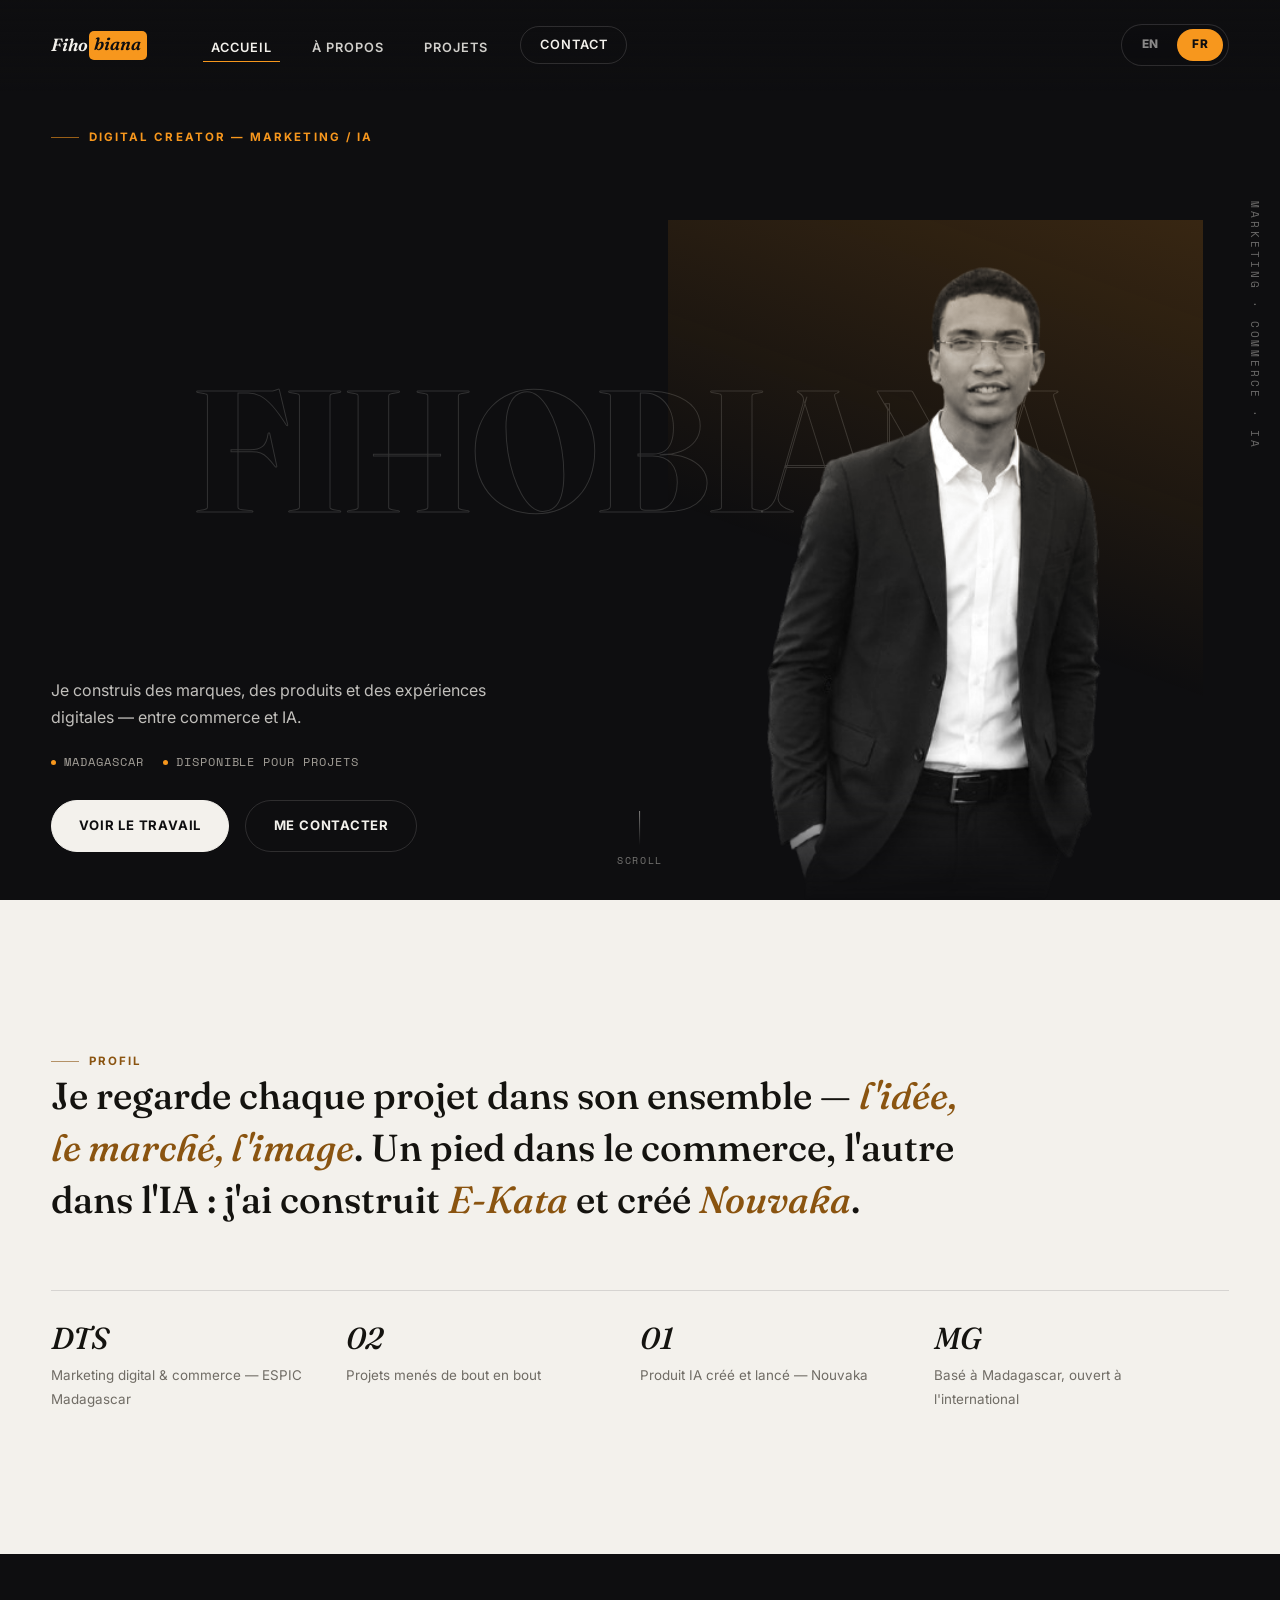
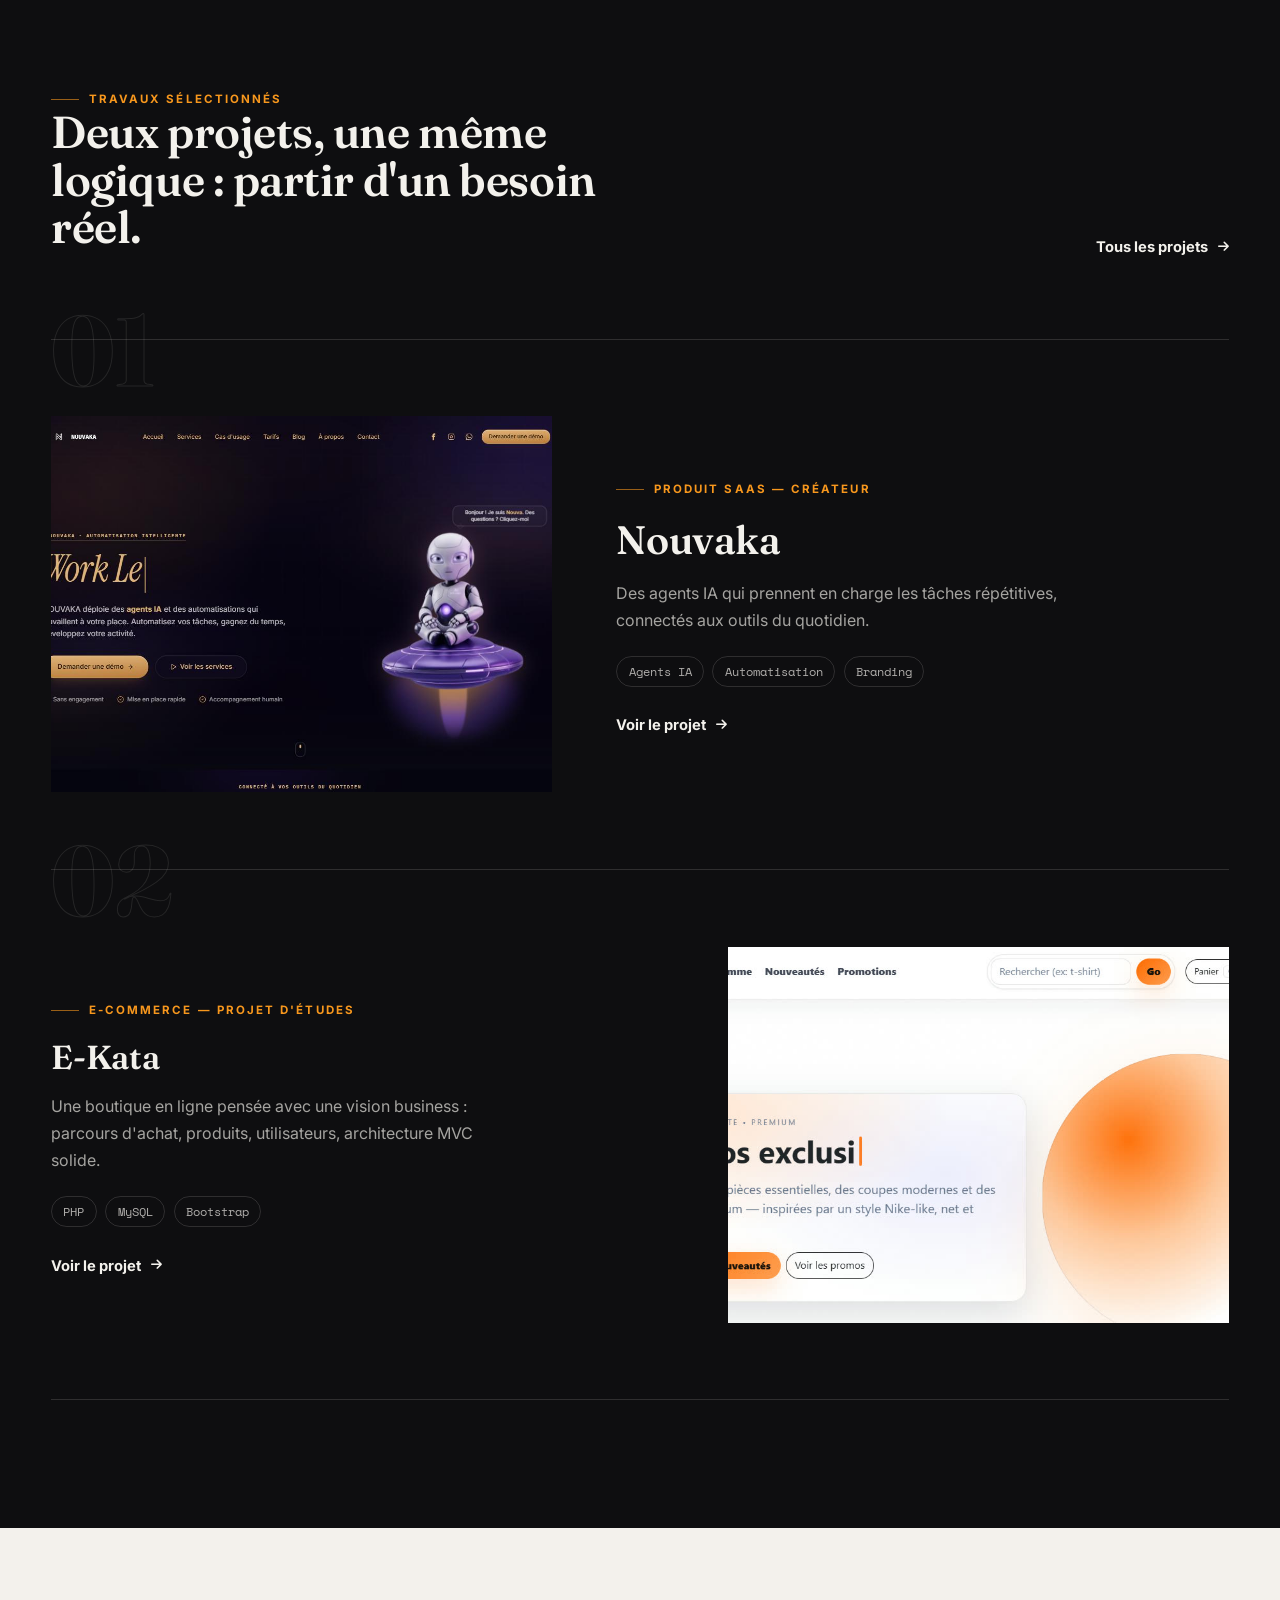
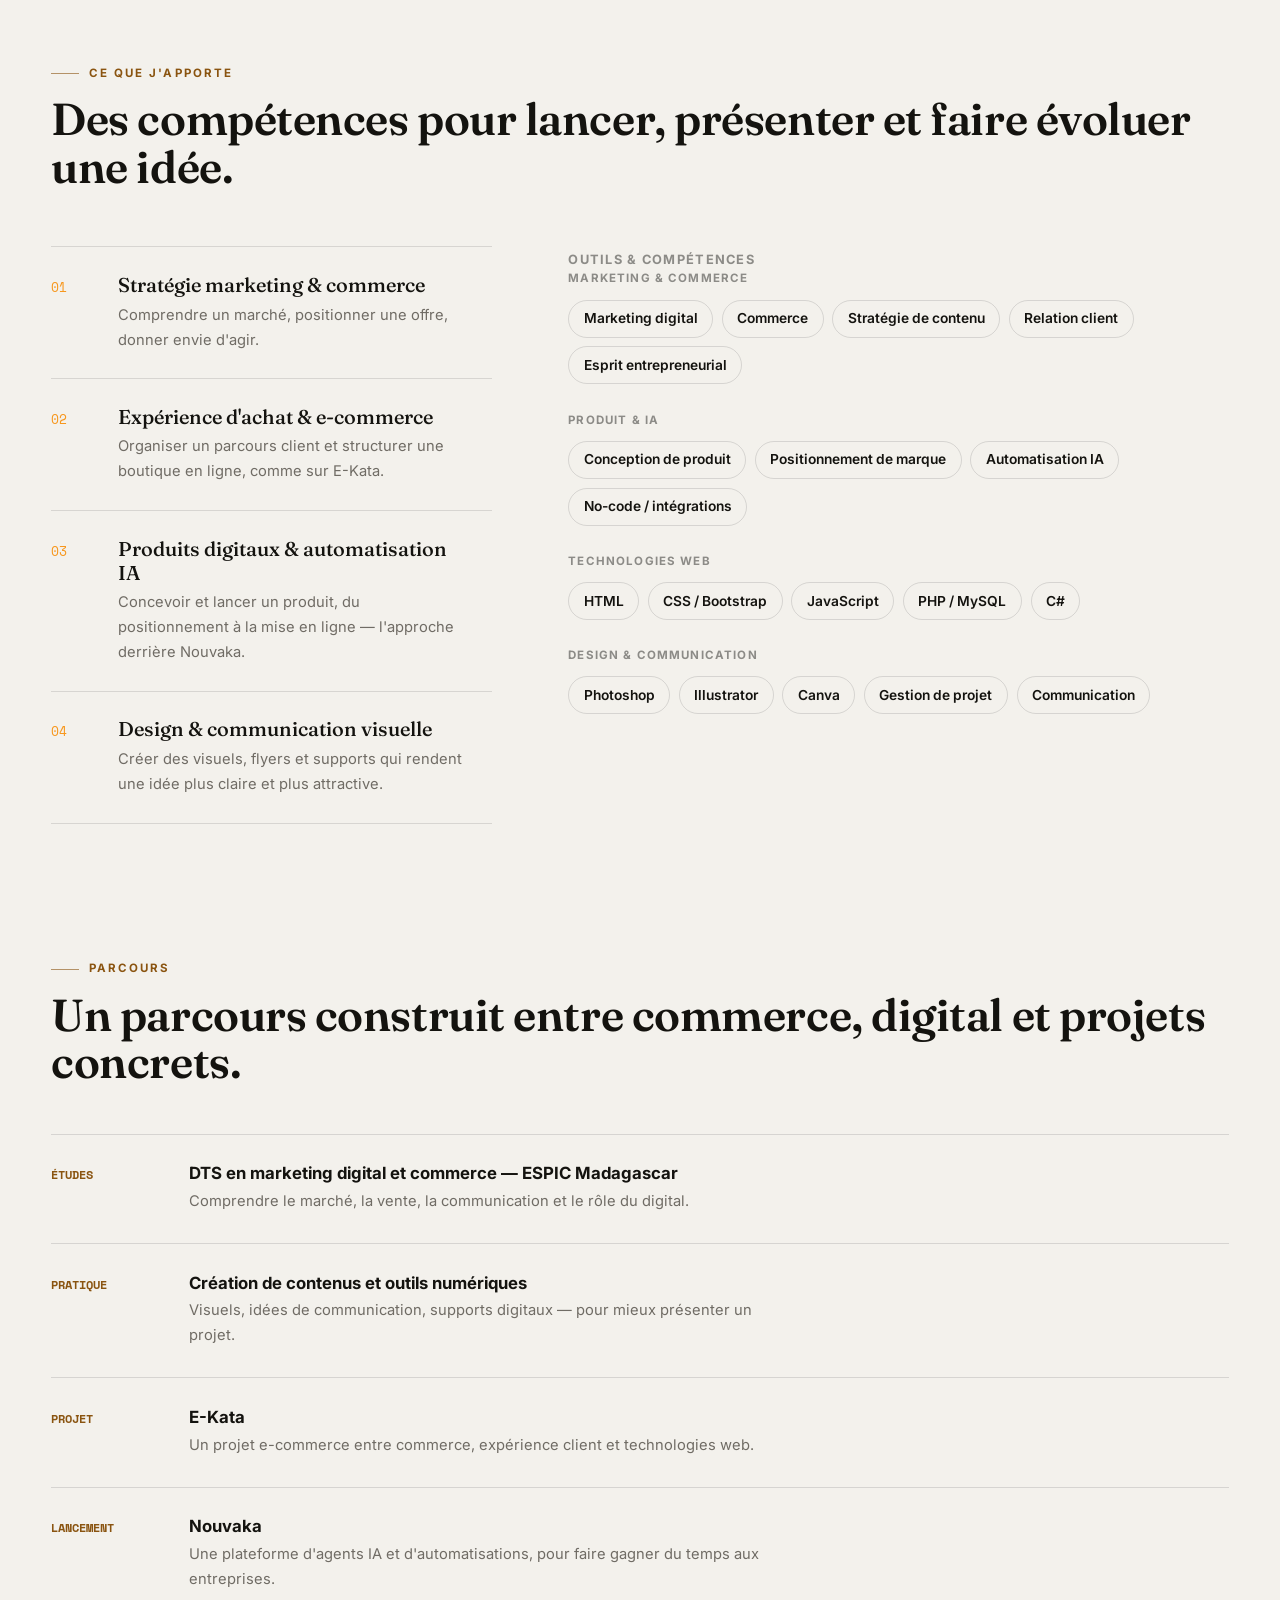
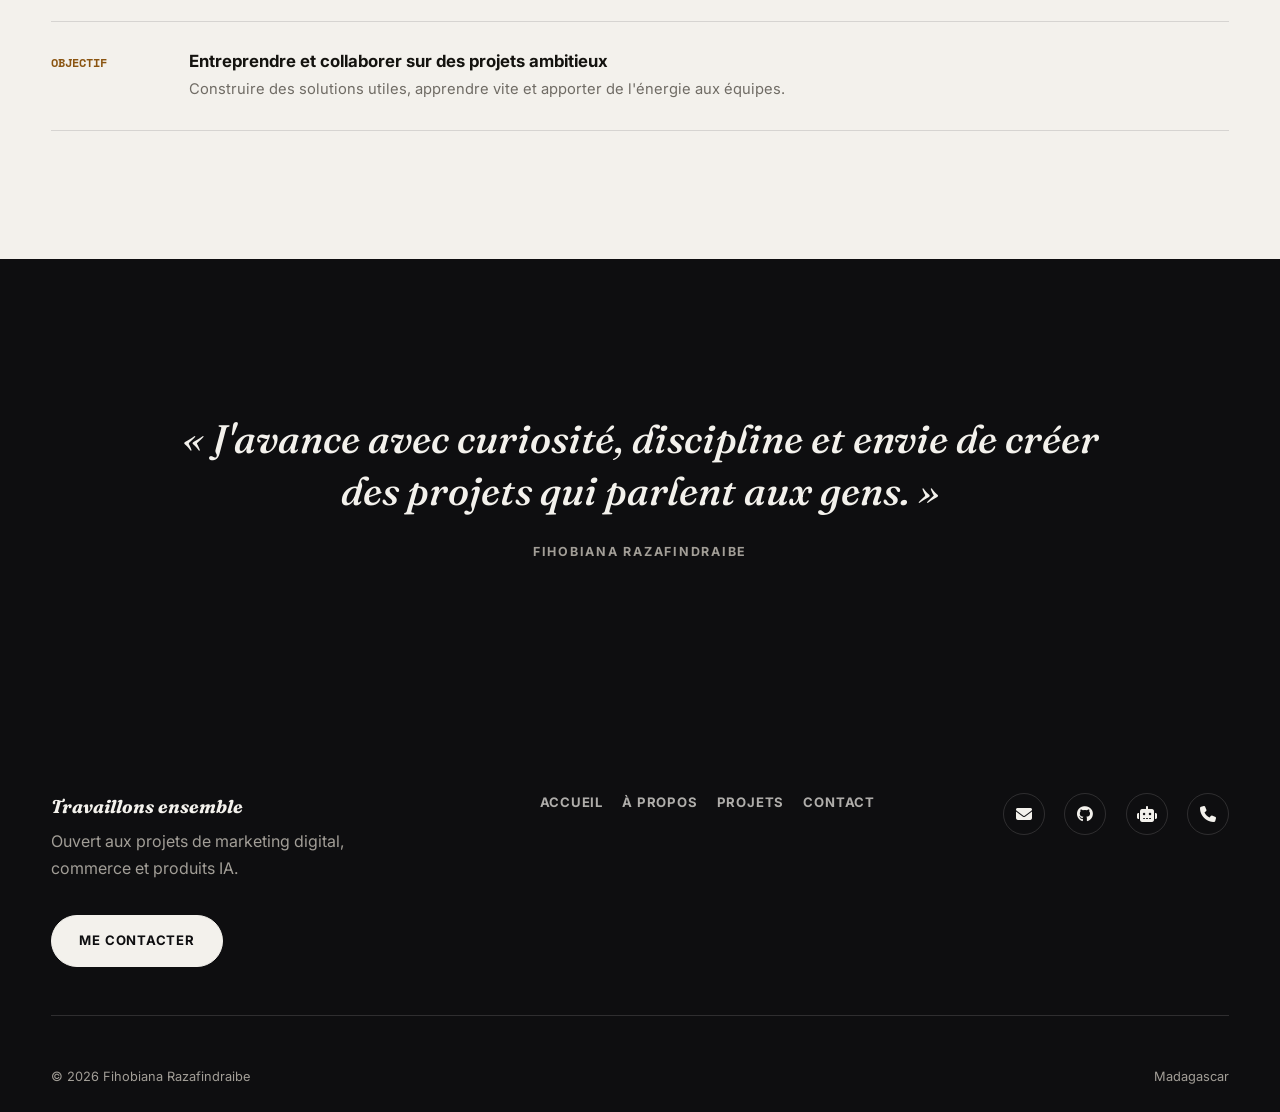
==== commit 8dda7303: "Reduit legerement toutes les tailles de texte Titres (h1/h2/h3), nom geant du hero, chiffres decorat" ====
--- a/index.html
+++ b/index.html
@@ -185,7 +185,7 @@
   <footer class="footer">
     <div class="container-wide">
       <div class="footer-top">
-        <div><strong style="font-family:var(--display);font-style:italic;font-size:1.3rem" data-en="Let us work together">Travaillons ensemble</strong><p style="margin-top:.5rem;max-width:360px" data-en="Open to digital marketing, commerce, and AI product projects.">Ouvert aux projets de marketing digital, commerce et produits IA.</p><a class="btn-v2 magnetic" href="contact.html" style="margin-top:1rem" data-en="Contact me">Me contacter</a></div>
+        <div><strong style="font-family:var(--display);font-style:italic;font-size:1.15rem" data-en="Let us work together">Travaillons ensemble</strong><p style="margin-top:.5rem;max-width:360px" data-en="Open to digital marketing, commerce, and AI product projects.">Ouvert aux projets de marketing digital, commerce et produits IA.</p><a class="btn-v2 magnetic" href="contact.html" style="margin-top:1rem" data-en="Contact me">Me contacter</a></div>
         <div class="footer-links"><a href="index.html" data-en="Home">Accueil</a><a href="about.html" data-en="About">À propos</a><a href="projects.html" data-en="Projects">Projets</a><a href="contact.html">Contact</a></div>
         <div class="socials">
           <a href="mailto:razafindraibe.fihobiana877@gmail.com" aria-label="Email"><i class="fa-solid fa-envelope"></i></a>
--- a/assets/css/style.css
+++ b/assets/css/style.css
@@ -59,9 +59,9 @@
 a { color: inherit; text-decoration: none; }
 p { color: var(--muted-onlight); line-height: 1.7; }
 h1, h2, h3 { color: var(--text-onlight); font-weight: 600; letter-spacing: -.01em; font-family: var(--display); }
-h1 { font-size: clamp(2.6rem, 5vw, 4.6rem); line-height: 1.02; }
-h2 { font-size: clamp(2rem, 4vw, 3.6rem); line-height: 1.05; }
-h3 { font-size: 1.15rem; font-family: var(--sans); font-weight: 700; letter-spacing: 0; }
+h1 { font-size: clamp(2.3rem, 4.4vw, 4rem); line-height: 1.03; }
+h2 { font-size: clamp(1.75rem, 3.5vw, 3.1rem); line-height: 1.06; }
+h3 { font-size: 1.05rem; font-family: var(--sans); font-weight: 700; letter-spacing: 0; }
 
 .label {
   display: inline-flex;
@@ -93,7 +93,7 @@
   border-bottom: 1px solid var(--line-dark);
 }
 .premium-nav .container-wide { flex-wrap: wrap; row-gap: .75rem; }
-.navbar-brand { order: 1; display: inline-flex; align-items: center; font-family: var(--display); font-style: italic; font-weight: 600; font-size: 1.2rem; }
+.navbar-brand { order: 1; display: inline-flex; align-items: center; font-family: var(--display); font-style: italic; font-weight: 600; font-size: 1.1rem; }
 .brand-fiho { color: var(--text); }
 .brand-biana { color: var(--ink); background: var(--accent); padding: .05em .3em .1em; border-radius: 5px; margin-left: 1px; }
 .nav-controls { order: 2; margin-left: auto; display: flex; align-items: center; gap: .6rem; }
@@ -119,7 +119,7 @@
 }
 .nav-link { font-family: var(--sans); font-size: .8rem; font-weight: 600; text-transform: uppercase; letter-spacing: .08em; color: var(--text); opacity: .85; position: relative; padding-bottom: 2px; }
 .nav-link::after { content: ""; position: absolute; left: 0; right: 100%; bottom: -2px; height: 1px; background: var(--accent); transition: right .3s var(--ease); }
-.nav-link:hover, .nav-link.active { color: var(--text); opacity: 1; }
+.navbar-nav .nav-link:hover:not(.nav-cta), .navbar-nav .nav-link.active:not(.nav-cta) { color: var(--text) !important; opacity: 1; }
 .nav-link.active::after, .nav-link:hover::after { right: 0; }
 .nav-cta {
   opacity: 1 !important;
@@ -129,7 +129,7 @@
   transition: border-color .3s ease, background .3s ease, color .3s ease, transform 160ms var(--ease);
 }
 .nav-cta::after { display: none; }
-.nav-cta:hover, .nav-cta.active { background: var(--accent); border-color: var(--accent); color: var(--ink); }
+.nav-cta:hover, .nav-cta.active { background: var(--accent); border-color: var(--accent); color: var(--ink) !important; }
 .nav-cta:active { transform: scale(.95); }
 .navbar-toggler { border: 0; box-shadow: none !important; }
 .navbar-toggler-icon { filter: invert(1); }
@@ -208,7 +208,7 @@
 .hero-v2-name span {
   font-family: var(--display);
   font-weight: 700;
-  font-size: clamp(5.5rem, 15.5vw, 13.5rem);
+  font-size: clamp(4.8rem, 13.5vw, 11.5rem);
   line-height: .84;
   letter-spacing: -.03em;
   color: transparent;
@@ -249,7 +249,7 @@
 }
 .hero-v2-top { max-width: 480px; }
 .hero-v2-bottom { display: flex; flex-direction: column; gap: 1.4rem; max-width: 560px; }
-.hero-v2-intro { font-size: 1.1rem; color: rgba(243,241,236,.78); margin: 0; max-width: 480px; }
+.hero-v2-intro { font-size: 1rem; color: rgba(243,241,236,.78); margin: 0; max-width: 480px; }
 .hero-v2-meta { display: flex; flex-wrap: wrap; gap: 1.2rem; font-family: var(--mono); font-size: .74rem; text-transform: uppercase; letter-spacing: .08em; color: var(--muted); }
 .hero-v2-meta span { display: flex; align-items: center; gap: .5rem; }
 .hero-v2-meta span::before { content: ""; width: 5px; height: 5px; border-radius: 50%; background: var(--accent); }
@@ -294,8 +294,8 @@
 .statement-text {
   font-family: var(--display);
   font-weight: 500;
-  font-size: clamp(1.6rem, 3.4vw, 2.7rem);
-  line-height: 1.35;
+  font-size: clamp(1.4rem, 3vw, 2.35rem);
+  line-height: 1.38;
   color: var(--text-onlight);
   max-width: 920px;
 }
@@ -316,7 +316,7 @@
   font-family: var(--display);
   font-style: italic;
   font-weight: 500;
-  font-size: 2.2rem;
+  font-size: 1.9rem;
   color: var(--text-onlight);
 }
 .statement-facts span { font-size: .84rem; color: var(--muted-onlight); }
@@ -343,7 +343,7 @@
   left: 0;
   font-family: var(--display);
   font-weight: 700;
-  font-size: clamp(5rem, 9vw, 9rem);
+  font-size: clamp(4.3rem, 7.8vw, 7.8rem);
   color: transparent;
   -webkit-text-stroke: 1px rgba(243,241,236,.1);
   z-index: 0;
@@ -361,13 +361,13 @@
 }
 .work-copy { position: relative; z-index: 1; }
 .work-copy .label { margin-bottom: 1.1rem; }
-.work-copy h3 { font-family: var(--display); font-weight: 600; font-size: clamp(1.8rem, 3vw, 2.6rem); color: var(--text); margin: 0 0 1rem; letter-spacing: -.01em; }
+.work-copy h3 { font-family: var(--display); font-weight: 600; font-size: clamp(1.6rem, 2.6vw, 2.25rem); color: var(--text); margin: 0 0 1rem; letter-spacing: -.01em; }
 .work-copy p { color: rgba(243,241,236,.66); max-width: 460px; margin: 0 0 1.4rem; }
 .work-tags { display: flex; flex-wrap: wrap; gap: .55rem; margin-bottom: 1.6rem; }
 .work-tags span { font-family: var(--mono); font-size: .72rem; padding: .35rem .7rem; border: 1px solid var(--line-dark); border-radius: 999px; color: rgba(243,241,236,.7); }
 .work-link { display: inline-flex; align-items: center; gap: .6rem; font-weight: 700; font-size: .92rem; color: var(--text); }
 .work-link i { font-size: .78rem; transition: transform .3s var(--ease); }
-.work-item.featured .work-copy h3 { font-size: clamp(2.1rem, 3.6vw, 3.1rem); }
+.work-item.featured .work-copy h3 { font-size: clamp(1.85rem, 3.1vw, 2.7rem); }
 @media (hover: hover) and (pointer: fine) {
   .work-item:hover .work-media img { transform: scale(1.06); }
   .work-item:hover .work-media::after { opacity: 1; }
@@ -388,7 +388,7 @@
 }
 .cap-row:last-child { border-bottom: 1px solid var(--line-light); }
 .cap-index { font-family: var(--mono); font-size: .8rem; color: var(--accent); }
-.cap-row h3 { margin: 0; font-family: var(--display); font-weight: 500; font-size: 1.4rem; letter-spacing: 0; }
+.cap-row h3 { margin: 0; font-family: var(--display); font-weight: 500; font-size: 1.25rem; letter-spacing: 0; }
 .cap-row p { margin: .35rem 0 0; font-size: .92rem; max-width: 440px; }
 .cap-row i { font-size: 1.1rem; color: var(--graphite); transition: color .3s ease, transform .3s var(--ease); }
 @media (hover: hover) and (pointer: fine) {
@@ -426,14 +426,14 @@
 .timeline-item p { margin: 0; font-size: .92rem; max-width: 600px; }
 
 .quote-band { padding: clamp(6rem, 12vw, 10rem) 0; background: var(--ink); color: var(--text); text-align: center; }
-.quote-band p { max-width: 980px; margin: auto; color: var(--text); font-family: var(--display); font-style: italic; font-weight: 500; font-size: clamp(1.6rem, 3.6vw, 3.2rem); line-height: 1.28; }
+.quote-band p { max-width: 980px; margin: auto; color: var(--text); font-family: var(--display); font-style: italic; font-weight: 500; font-size: clamp(1.4rem, 3.1vw, 2.75rem); line-height: 1.32; }
 .quote-band span { display: inline-block; margin-top: 1.6rem; color: var(--muted); font-family: var(--sans); font-size: .78rem; text-transform: uppercase; letter-spacing: .14em; font-weight: 700; }
 
 .page-main { padding-top: 0; }
 .page-hero { position: relative; overflow: hidden; padding: 10.5rem 0 5rem; background: var(--ink); color: var(--text); }
 .page-hero .label { margin-bottom: 1.2rem; }
 .page-hero h1 { color: var(--text); }
-.page-hero p { max-width: 620px; font-size: 1.08rem; color: rgba(243,241,236,.72); }
+.page-hero p { max-width: 620px; font-size: 1rem; color: rgba(243,241,236,.72); }
 .page-hero-figure {
   position: absolute;
   right: -4%;
@@ -441,7 +441,7 @@
   transform: translateY(-50%);
   font-family: var(--display);
   font-weight: 700;
-  font-size: clamp(8rem, 22vw, 18rem);
+  font-size: clamp(7rem, 19vw, 15.5rem);
   color: transparent;
   -webkit-text-stroke: 1px rgba(243,241,236,.08);
   z-index: 0;
@@ -465,7 +465,7 @@
 }
 .emblem-tag { position: absolute; top: 1.4rem; left: 1.6rem; font-family: var(--mono); font-size: .68rem; text-transform: uppercase; letter-spacing: .16em; color: var(--muted); }
 .emblem-words { display: flex; flex-direction: column; gap: .1em; text-align: center; }
-.emblem-words span { font-family: var(--display); font-style: italic; font-weight: 600; font-size: clamp(1.5rem, 2.6vw, 2.1rem); line-height: 1.2; color: var(--text); }
+.emblem-words span { font-family: var(--display); font-style: italic; font-weight: 600; font-size: clamp(1.3rem, 2.3vw, 1.85rem); line-height: 1.2; color: var(--text); }
 .emblem-words .accent { color: var(--accent-soft); }
 .emblem-caption { font-family: var(--sans); font-size: .84rem; line-height: 1.5; color: var(--muted); text-align: center; max-width: 300px; margin: 0; }
 .emblem-foot { display: flex; align-items: center; gap: .6rem; font-family: var(--mono); font-size: .7rem; text-transform: uppercase; letter-spacing: .05em; color: var(--muted); text-align: center; max-width: 260px; }
@@ -474,7 +474,7 @@
 .about-block.on-dark { background: var(--ink); color: var(--text); }
 .about-block.on-dark p, .about-block.on-dark .about-lede { color: rgba(243,241,236,.72); }
 .about-block.on-dark h2 { color: var(--text); }
-.about-lede { font-family: var(--display); font-size: clamp(1.5rem, 2.6vw, 2.1rem); font-weight: 500; line-height: 1.45; max-width: 780px; color: var(--text-onlight); }
+.about-lede { font-family: var(--display); font-size: clamp(1.3rem, 2.3vw, 1.85rem); font-weight: 500; line-height: 1.45; max-width: 780px; color: var(--text-onlight); }
 .about-lede em { font-style: italic; color: var(--accent-2); }
 .about-block.on-dark .about-lede em { color: var(--accent-soft); }
 
@@ -529,7 +529,7 @@
 .case-head { display: flex; flex-wrap: wrap; justify-content: space-between; align-items: flex-end; gap: 1.6rem; margin-bottom: 3rem; }
 .case-head h2 { max-width: 720px; }
 .case.on-dark .case-head h2 { color: var(--text); }
-.case-lede { font-size: 1.08rem; max-width: 560px; }
+.case-lede { font-size: 1rem; max-width: 560px; }
 .case-tags { display: flex; flex-wrap: wrap; gap: .6rem; margin: 1.6rem 0; }
 .case-tags span { font-family: var(--mono); font-size: .74rem; padding: .4rem .8rem; border-radius: 999px; }
 .case.on-dark .case-tags span { border: 1px solid var(--line-dark); color: rgba(243,241,236,.75); }
@@ -539,7 +539,7 @@
 
 .stat-row { display: grid; grid-template-columns: repeat(4, minmax(0, 1fr)); gap: 1px; background: var(--line-dark); margin: 3rem 0; border: 1px solid var(--line-dark); }
 .stat-row div { background: var(--ink); padding: 1.8rem 1.4rem; text-align: center; }
-.stat-row strong { display: block; font-family: var(--display); font-style: italic; font-weight: 600; font-size: 2.3rem; color: var(--text); }
+.stat-row strong { display: block; font-family: var(--display); font-style: italic; font-weight: 600; font-size: 2rem; color: var(--text); }
 .stat-row span { display: block; margin-top: .4rem; font-size: .78rem; color: var(--muted); }
 .stat-disclaimer { font-size: .78rem; color: var(--muted); margin-top: -1.6rem; margin-bottom: 2rem; }
 
@@ -569,13 +569,13 @@
 
 .contact-block { padding: clamp(5rem, 9vw, 7rem) 0; }
 .contact-links { display: flex; flex-direction: column; margin-top: 2.5rem; }
-.contact-links a, .contact-links div { display: flex; justify-content: space-between; align-items: baseline; padding: 1.4rem 0; border-top: 1px solid var(--line-light); font-family: var(--display); font-size: clamp(1.3rem, 2.6vw, 2rem); }
+.contact-links a, .contact-links div { display: flex; justify-content: space-between; align-items: baseline; padding: 1.4rem 0; border-top: 1px solid var(--line-light); font-family: var(--display); font-size: clamp(1.15rem, 2.3vw, 1.75rem); }
 .contact-links a:last-child, .contact-links div:last-child { border-bottom: 1px solid var(--line-light); }
 .contact-links span { font-family: var(--sans); font-size: .74rem; text-transform: uppercase; letter-spacing: .1em; color: var(--muted-onlight); }
 .contact-links a:hover { color: var(--accent); }
 .contact-links-phone { align-items: center !important; }
 .contact-links-phone .phone-numbers { display: flex; flex-direction: column; gap: .3rem; }
-.contact-links-phone .phone-numbers a { font-family: var(--display); font-size: clamp(1.05rem, 1.8vw, 1.35rem); padding: 0; border: 0; }
+.contact-links-phone .phone-numbers a { font-family: var(--display); font-size: clamp(.95rem, 1.6vw, 1.2rem); padding: 0; border: 0; }
 .contact-links-phone .phone-numbers a:hover { color: var(--accent); }
 .contact-link-whatsapp .contact-link-label { display: inline-flex; align-items: center; gap: .7rem; font-family: var(--display); font-size: inherit; text-transform: none; letter-spacing: normal; color: inherit; }
 .contact-link-whatsapp i { font-size: .85em; color: #25d366; }
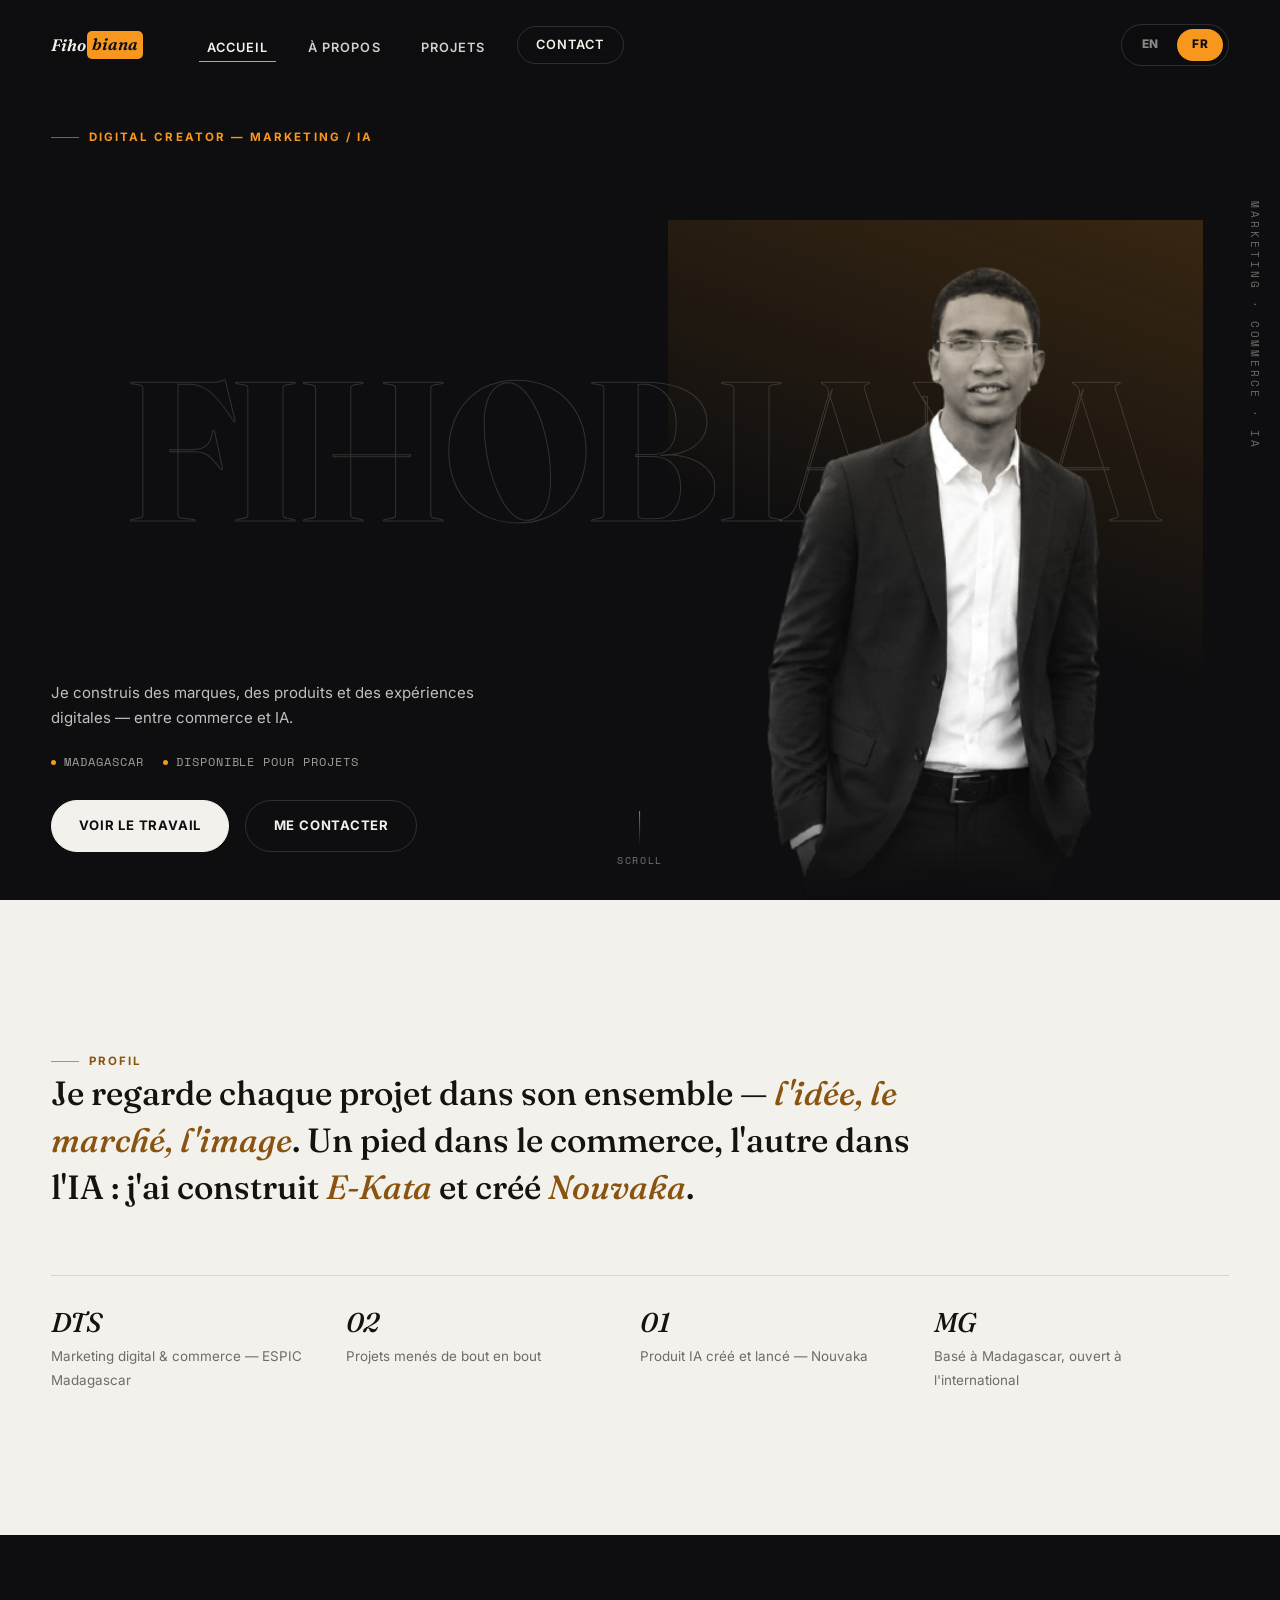
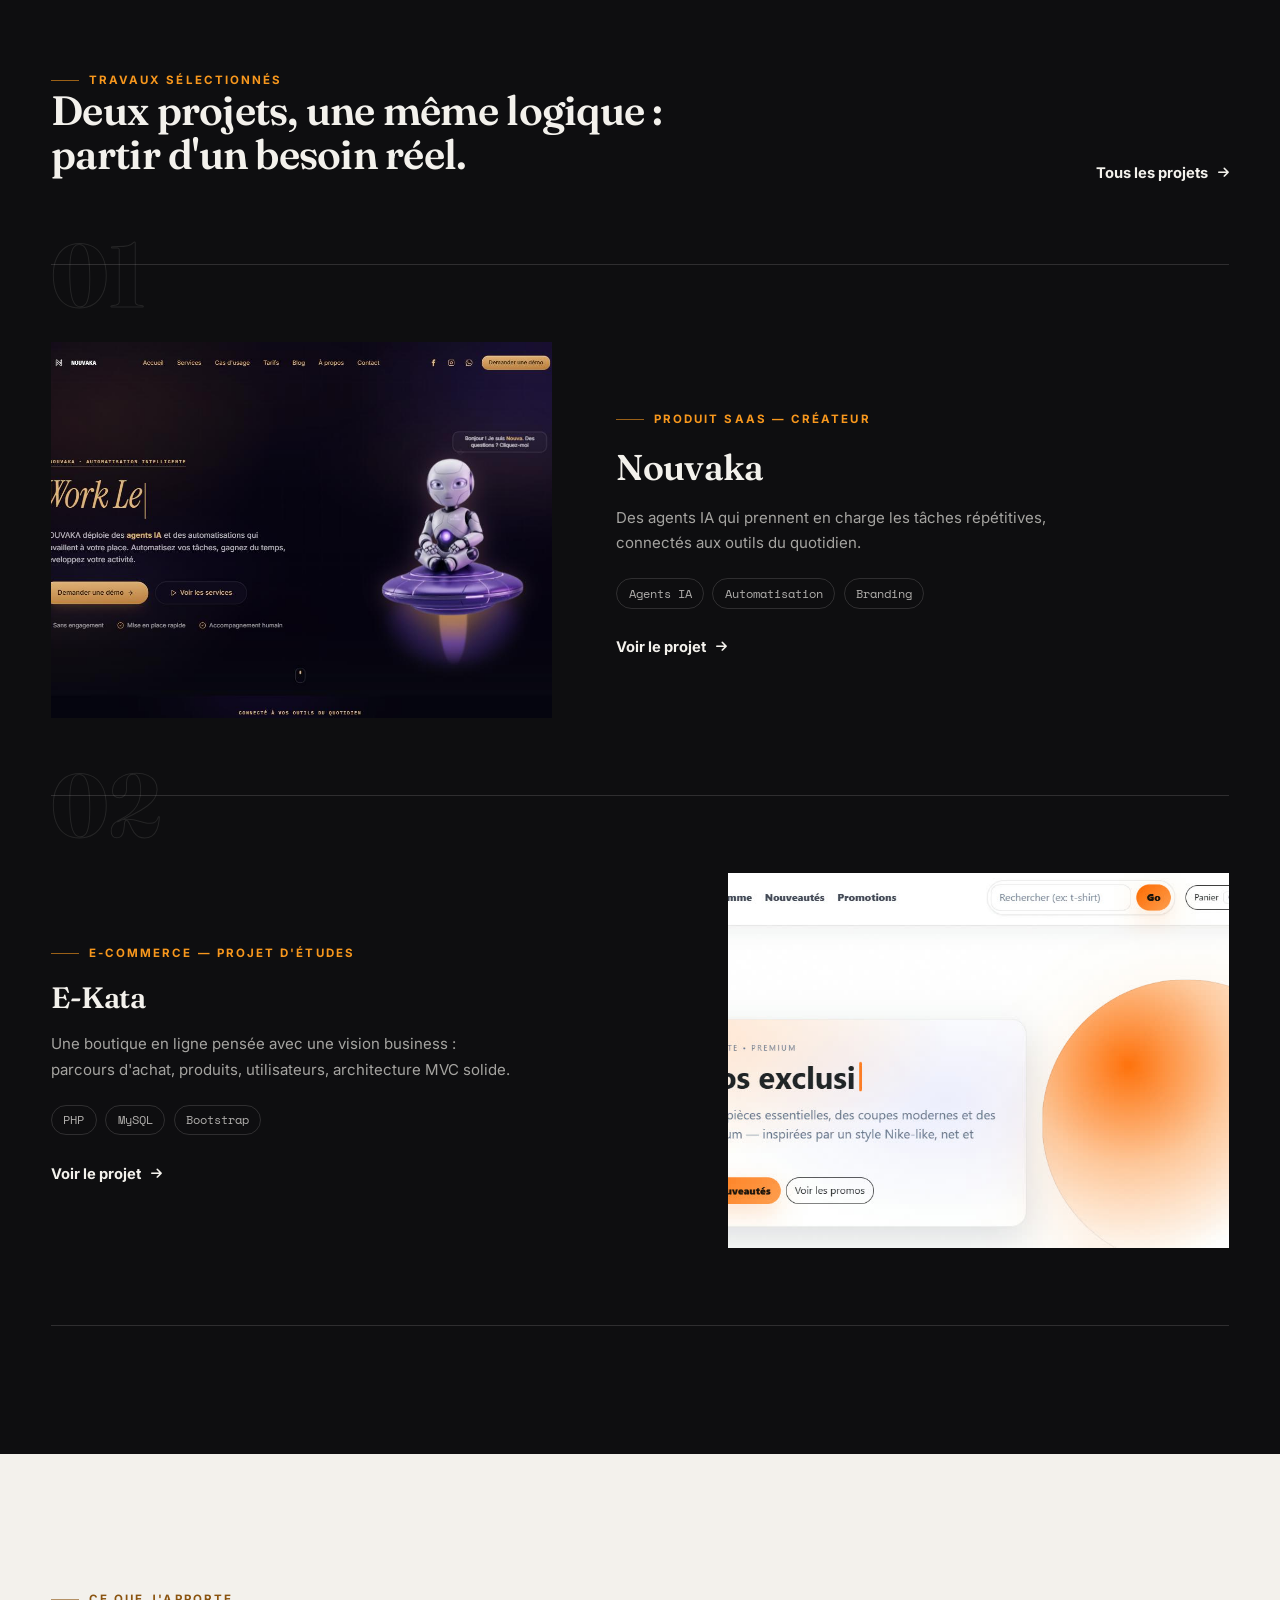
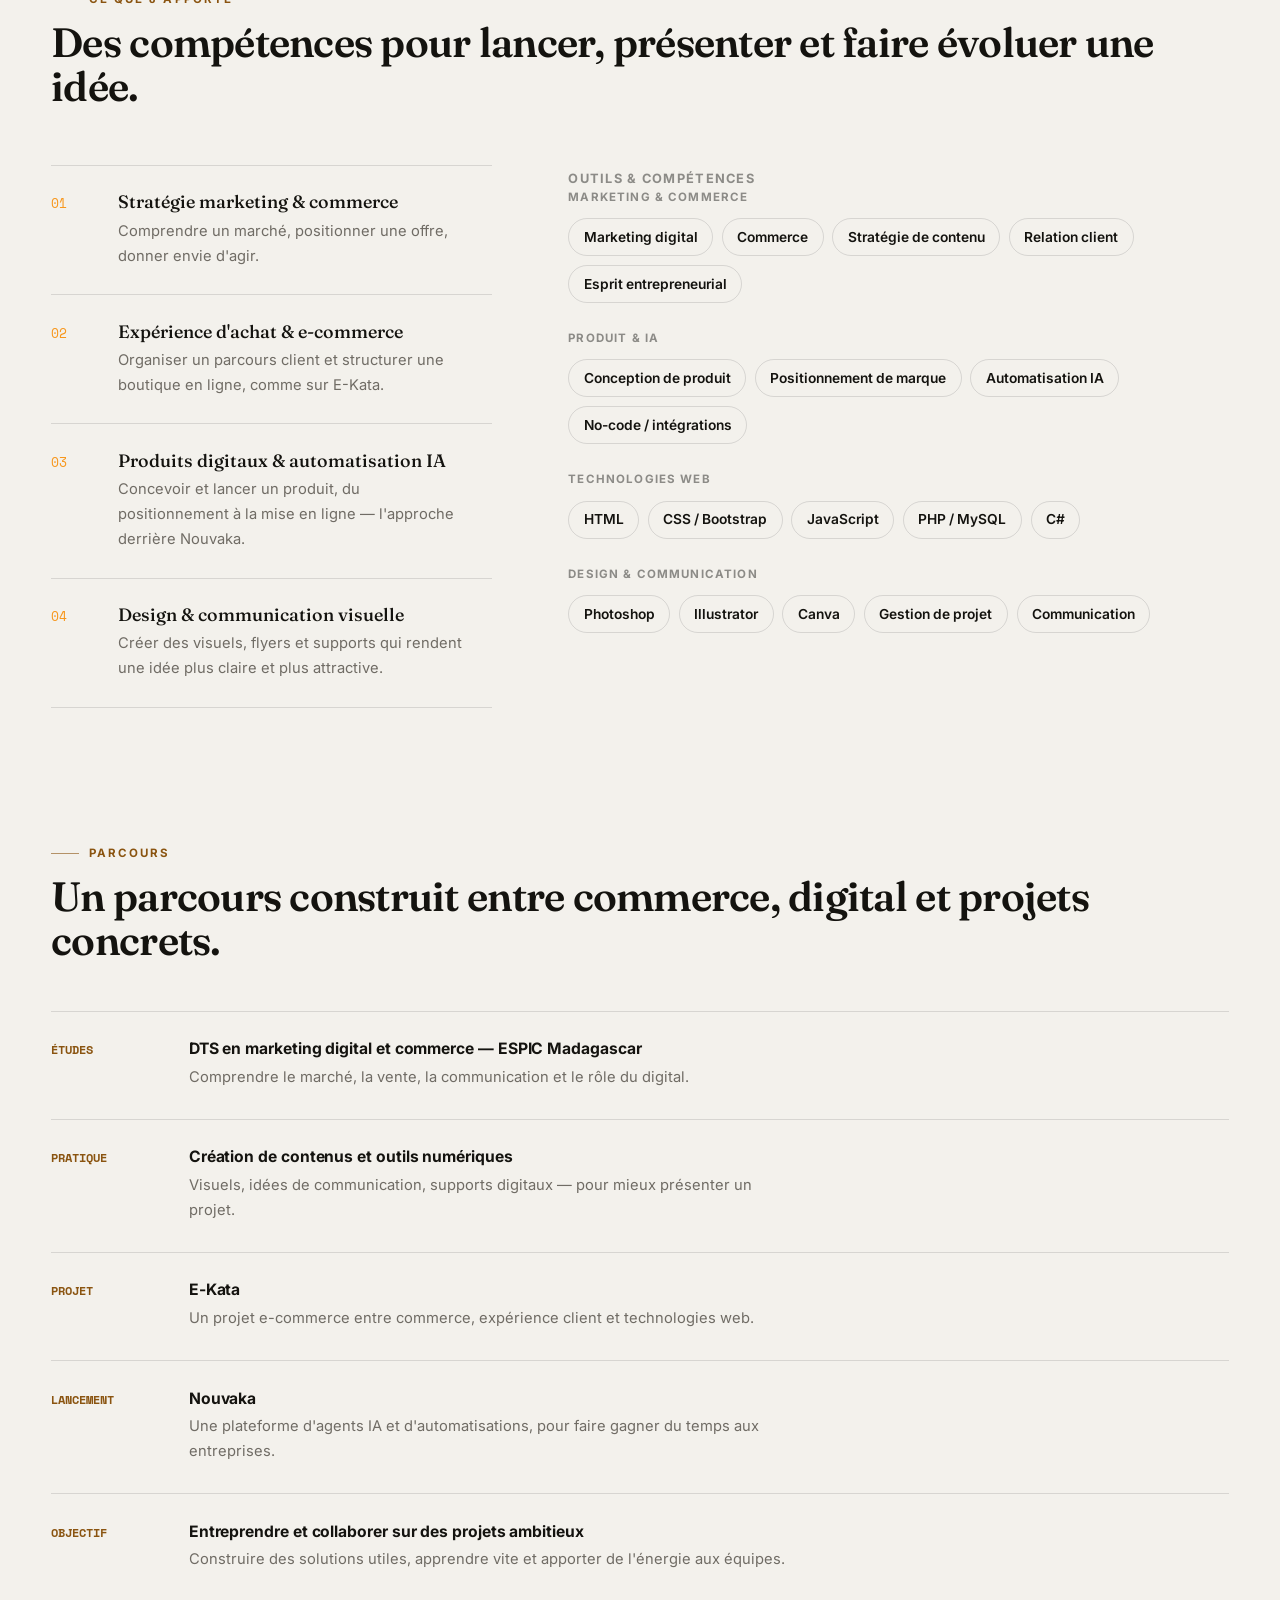
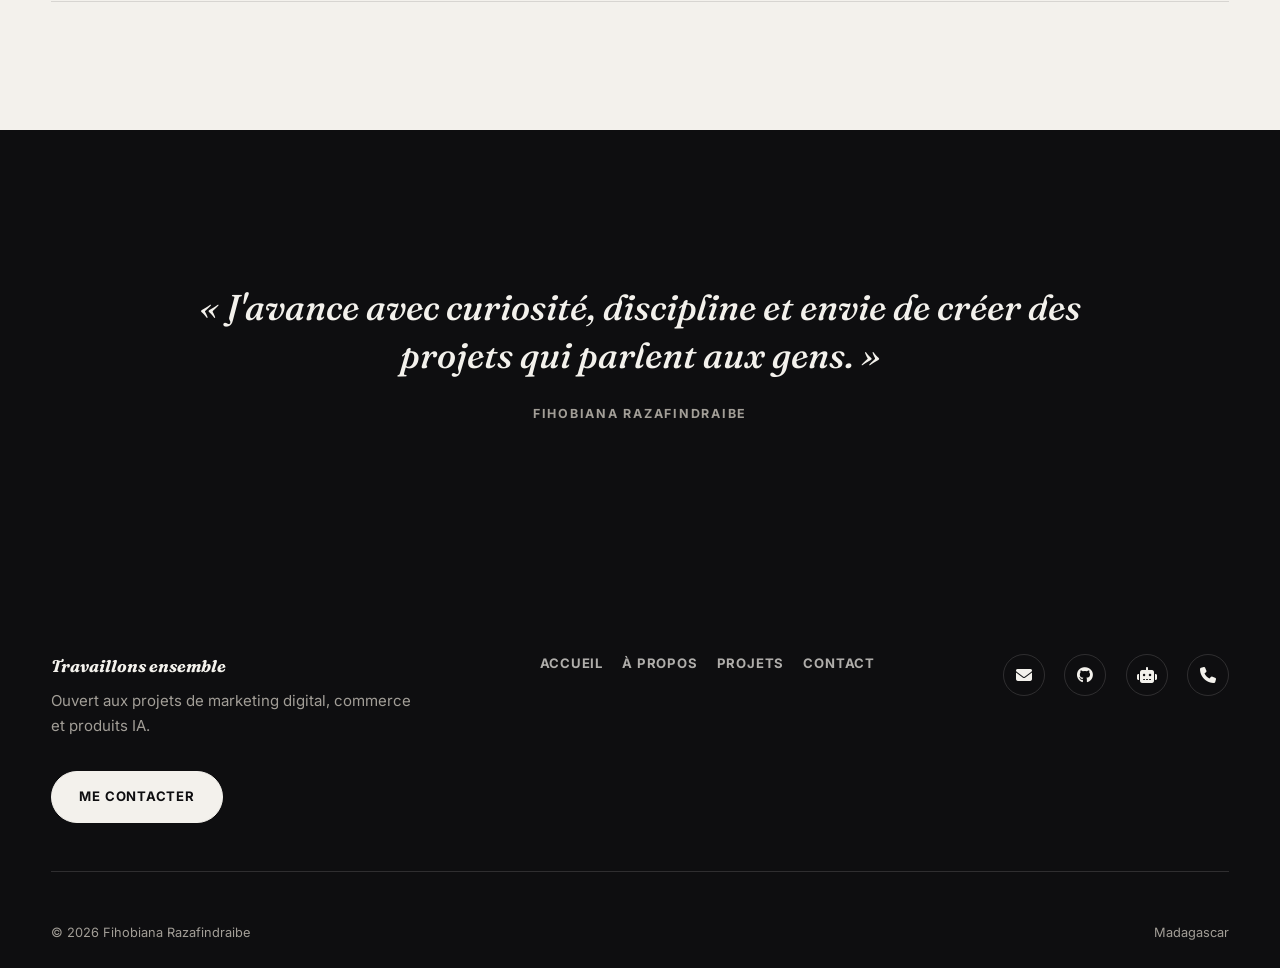
==== commit b662baab: "Corrige les animations (review-animations) et applique les opportunites trouvees, reduit encore les " ====
--- a/index.html
+++ b/index.html
@@ -185,7 +185,7 @@
   <footer class="footer">
     <div class="container-wide">
       <div class="footer-top">
-        <div><strong style="font-family:var(--display);font-style:italic;font-size:1.15rem" data-en="Let us work together">Travaillons ensemble</strong><p style="margin-top:.5rem;max-width:360px" data-en="Open to digital marketing, commerce, and AI product projects.">Ouvert aux projets de marketing digital, commerce et produits IA.</p><a class="btn-v2 magnetic" href="contact.html" style="margin-top:1rem" data-en="Contact me">Me contacter</a></div>
+        <div><strong style="font-family:var(--display);font-style:italic;font-size:1.05rem" data-en="Let us work together">Travaillons ensemble</strong><p style="margin-top:.5rem;max-width:360px" data-en="Open to digital marketing, commerce, and AI product projects.">Ouvert aux projets de marketing digital, commerce et produits IA.</p><a class="btn-v2 magnetic" href="contact.html" style="margin-top:1rem" data-en="Contact me">Me contacter</a></div>
         <div class="footer-links"><a href="index.html" data-en="Home">Accueil</a><a href="about.html" data-en="About">À propos</a><a href="projects.html" data-en="Projects">Projets</a><a href="contact.html">Contact</a></div>
         <div class="socials">
           <a href="mailto:razafindraibe.fihobiana877@gmail.com" aria-label="Email"><i class="fa-solid fa-envelope"></i></a>
--- a/assets/css/style.css
+++ b/assets/css/style.css
@@ -57,11 +57,11 @@
 
 img { max-width: 100%; display: block; }
 a { color: inherit; text-decoration: none; }
-p { color: var(--muted-onlight); line-height: 1.7; }
-h1, h2, h3 { color: var(--text-onlight); font-weight: 600; letter-spacing: -.01em; font-family: var(--display); }
-h1 { font-size: clamp(2.3rem, 4.4vw, 4rem); line-height: 1.03; }
-h2 { font-size: clamp(1.75rem, 3.5vw, 3.1rem); line-height: 1.06; }
-h3 { font-size: 1.05rem; font-family: var(--sans); font-weight: 700; letter-spacing: 0; }
+p { color: var(--muted-onlight); line-height: 1.7; font-size: .94rem; }
+h1, h2, h3 { color: var(--text-onlight); font-weight: 600; font-family: var(--display); }
+h1 { font-size: clamp(2.1rem, 4vw, 3.6rem); line-height: 1.04; letter-spacing: -.025em; }
+h2 { font-size: clamp(1.6rem, 3.2vw, 2.8rem); line-height: 1.07; letter-spacing: -.018em; }
+h3 { font-size: .98rem; font-family: var(--sans); font-weight: 700; letter-spacing: -.005em; }
 
 .label {
   display: inline-flex;
@@ -84,16 +84,20 @@
   padding: 1.5rem 0;
   background: linear-gradient(180deg, rgba(14,14,16,.7), rgba(14,14,16,.15));
   border-bottom: 1px solid transparent;
-  transition: background .4s ease, border-color .4s ease, padding .3s ease;
+  transition: background .4s ease, border-color .4s ease;
 }
 .premium-nav.nav-scrolled {
   padding: .9rem 0;
   background: rgba(14, 14, 16, .86);
   backdrop-filter: blur(16px);
   border-bottom: 1px solid var(--line-dark);
+  box-shadow: inset 0 1px 0 rgba(255, 255, 255, .07);
+}
+@media (prefers-reduced-transparency: reduce) {
+  .premium-nav.nav-scrolled { background: rgb(14, 14, 16); backdrop-filter: none; }
 }
 .premium-nav .container-wide { flex-wrap: wrap; row-gap: .75rem; }
-.navbar-brand { order: 1; display: inline-flex; align-items: center; font-family: var(--display); font-style: italic; font-weight: 600; font-size: 1.1rem; }
+.navbar-brand { order: 1; display: inline-flex; align-items: center; font-family: var(--display); font-style: italic; font-weight: 600; font-size: 1.04rem; }
 .brand-fiho { color: var(--text); }
 .brand-biana { color: var(--ink); background: var(--accent); padding: .05em .3em .1em; border-radius: 5px; margin-left: 1px; }
 .nav-controls { order: 2; margin-left: auto; display: flex; align-items: center; gap: .6rem; }
@@ -107,8 +111,12 @@
     background: rgba(14, 14, 16, .97);
     backdrop-filter: blur(18px);
     border: 1px solid var(--line-dark);
+    border-top-color: rgba(255, 255, 255, .16);
     border-radius: 14px;
     padding: .5rem 1.25rem 1.25rem;
+  }
+  @media (prefers-reduced-transparency: reduce) {
+    .navbar-collapse.show, .navbar-collapse.collapsing { background: rgb(14, 14, 16); backdrop-filter: none; }
   }
   .navbar-collapse .navbar-nav { gap: 0 !important; }
   .navbar-collapse .nav-link { padding: .9rem .1rem; }
@@ -208,7 +216,7 @@
 .hero-v2-name span {
   font-family: var(--display);
   font-weight: 700;
-  font-size: clamp(4.8rem, 13.5vw, 11.5rem);
+  font-size: clamp(5.5rem, 15.5vw, 13.5rem);
   line-height: .84;
   letter-spacing: -.03em;
   color: transparent;
@@ -249,7 +257,7 @@
 }
 .hero-v2-top { max-width: 480px; }
 .hero-v2-bottom { display: flex; flex-direction: column; gap: 1.4rem; max-width: 560px; }
-.hero-v2-intro { font-size: 1rem; color: rgba(243,241,236,.78); margin: 0; max-width: 480px; }
+.hero-v2-intro { font-size: .94rem; color: rgba(243,241,236,.78); margin: 0; max-width: 480px; }
 .hero-v2-meta { display: flex; flex-wrap: wrap; gap: 1.2rem; font-family: var(--mono); font-size: .74rem; text-transform: uppercase; letter-spacing: .08em; color: var(--muted); }
 .hero-v2-meta span { display: flex; align-items: center; gap: .5rem; }
 .hero-v2-meta span::before { content: ""; width: 5px; height: 5px; border-radius: 50%; background: var(--accent); }
@@ -285,6 +293,9 @@
   color: rgba(243,241,236,.45);
 }
 .hero-v2-scroll span { width: 1px; height: 34px; background: linear-gradient(rgba(243,241,236,.5), transparent); animation: scrollLine 2.2s ease-in-out infinite; }
+@media (prefers-reduced-motion: reduce) {
+  .hero-v2-scroll span { animation: none; transform: scaleY(1); }
+}
 @keyframes scrollLine { 0% { transform: scaleY(0); transform-origin: top; } 45% { transform: scaleY(1); transform-origin: top; } 55% { transform: scaleY(1); transform-origin: bottom; } 100% { transform: scaleY(0); transform-origin: bottom; } }
 
 .statement {
@@ -294,8 +305,8 @@
 .statement-text {
   font-family: var(--display);
   font-weight: 500;
-  font-size: clamp(1.4rem, 3vw, 2.35rem);
-  line-height: 1.38;
+  font-size: clamp(1.3rem, 2.7vw, 2.1rem);
+  line-height: 1.4;
   color: var(--text-onlight);
   max-width: 920px;
 }
@@ -316,7 +327,7 @@
   font-family: var(--display);
   font-style: italic;
   font-weight: 500;
-  font-size: 1.9rem;
+  font-size: 1.7rem;
   color: var(--text-onlight);
 }
 .statement-facts span { font-size: .84rem; color: var(--muted-onlight); }
@@ -343,7 +354,7 @@
   left: 0;
   font-family: var(--display);
   font-weight: 700;
-  font-size: clamp(4.3rem, 7.8vw, 7.8rem);
+  font-size: clamp(3.8rem, 7vw, 7rem);
   color: transparent;
   -webkit-text-stroke: 1px rgba(243,241,236,.1);
   z-index: 0;
@@ -361,13 +372,14 @@
 }
 .work-copy { position: relative; z-index: 1; }
 .work-copy .label { margin-bottom: 1.1rem; }
-.work-copy h3 { font-family: var(--display); font-weight: 600; font-size: clamp(1.6rem, 2.6vw, 2.25rem); color: var(--text); margin: 0 0 1rem; letter-spacing: -.01em; }
+.work-copy h3 { font-family: var(--display); font-weight: 600; font-size: clamp(1.45rem, 2.3vw, 2rem); color: var(--text); margin: 0 0 1rem; letter-spacing: -.018em; }
 .work-copy p { color: rgba(243,241,236,.66); max-width: 460px; margin: 0 0 1.4rem; }
 .work-tags { display: flex; flex-wrap: wrap; gap: .55rem; margin-bottom: 1.6rem; }
 .work-tags span { font-family: var(--mono); font-size: .72rem; padding: .35rem .7rem; border: 1px solid var(--line-dark); border-radius: 999px; color: rgba(243,241,236,.7); }
-.work-link { display: inline-flex; align-items: center; gap: .6rem; font-weight: 700; font-size: .92rem; color: var(--text); }
+.work-link { display: inline-flex; align-items: center; gap: .6rem; font-weight: 700; font-size: .92rem; color: var(--text); transition: transform 120ms var(--ease); }
+.work-link:active { transform: scale(.96); }
 .work-link i { font-size: .78rem; transition: transform .3s var(--ease); }
-.work-item.featured .work-copy h3 { font-size: clamp(1.85rem, 3.1vw, 2.7rem); }
+.work-item.featured .work-copy h3 { font-size: clamp(1.7rem, 2.8vw, 2.4rem); }
 @media (hover: hover) and (pointer: fine) {
   .work-item:hover .work-media img { transform: scale(1.06); }
   .work-item:hover .work-media::after { opacity: 1; }
@@ -384,15 +396,15 @@
   gap: 1.2rem;
   padding: 1.6rem 0;
   border-top: 1px solid var(--line-light);
-  transition: padding-left .3s var(--ease);
+  transition: transform .3s var(--ease);
 }
 .cap-row:last-child { border-bottom: 1px solid var(--line-light); }
 .cap-index { font-family: var(--mono); font-size: .8rem; color: var(--accent); }
-.cap-row h3 { margin: 0; font-family: var(--display); font-weight: 500; font-size: 1.25rem; letter-spacing: 0; }
+.cap-row h3 { margin: 0; font-family: var(--display); font-weight: 500; font-size: 1.12rem; letter-spacing: 0; }
 .cap-row p { margin: .35rem 0 0; font-size: .92rem; max-width: 440px; }
 .cap-row i { font-size: 1.1rem; color: var(--graphite); transition: color .3s ease, transform .3s var(--ease); }
 @media (hover: hover) and (pointer: fine) {
-  .cap-row:hover { padding-left: .6rem; }
+  .cap-row:hover { transform: translateX(.6rem); }
   .cap-row:hover i { color: var(--accent); transform: translate(4px, -4px); }
 }
 .skill-groups { display: flex; flex-direction: column; gap: 1.7rem; }
@@ -422,18 +434,18 @@
 }
 .timeline:last-child .timeline-item:last-child { border-bottom: 1px solid var(--line-light); }
 .timeline-item span { font-family: var(--mono); font-weight: 700; text-transform: uppercase; font-size: .74rem; color: var(--accent-2); }
-.timeline-item h3 { margin: 0 0 .35rem; font-family: var(--sans); font-size: 1.05rem; }
+.timeline-item h3 { margin: 0 0 .35rem; font-family: var(--sans); font-size: .98rem; }
 .timeline-item p { margin: 0; font-size: .92rem; max-width: 600px; }
 
 .quote-band { padding: clamp(6rem, 12vw, 10rem) 0; background: var(--ink); color: var(--text); text-align: center; }
-.quote-band p { max-width: 980px; margin: auto; color: var(--text); font-family: var(--display); font-style: italic; font-weight: 500; font-size: clamp(1.4rem, 3.1vw, 2.75rem); line-height: 1.32; }
+.quote-band p { max-width: 980px; margin: auto; color: var(--text); font-family: var(--display); font-style: italic; font-weight: 500; font-size: clamp(1.3rem, 2.8vw, 2.45rem); line-height: 1.34; }
 .quote-band span { display: inline-block; margin-top: 1.6rem; color: var(--muted); font-family: var(--sans); font-size: .78rem; text-transform: uppercase; letter-spacing: .14em; font-weight: 700; }
 
 .page-main { padding-top: 0; }
 .page-hero { position: relative; overflow: hidden; padding: 10.5rem 0 5rem; background: var(--ink); color: var(--text); }
 .page-hero .label { margin-bottom: 1.2rem; }
 .page-hero h1 { color: var(--text); }
-.page-hero p { max-width: 620px; font-size: 1rem; color: rgba(243,241,236,.72); }
+.page-hero p { max-width: 620px; font-size: .94rem; color: rgba(243,241,236,.72); }
 .page-hero-figure {
   position: absolute;
   right: -4%;
@@ -441,7 +453,7 @@
   transform: translateY(-50%);
   font-family: var(--display);
   font-weight: 700;
-  font-size: clamp(7rem, 19vw, 15.5rem);
+  font-size: clamp(6.2rem, 17vw, 13.8rem);
   color: transparent;
   -webkit-text-stroke: 1px rgba(243,241,236,.08);
   z-index: 0;
@@ -465,7 +477,7 @@
 }
 .emblem-tag { position: absolute; top: 1.4rem; left: 1.6rem; font-family: var(--mono); font-size: .68rem; text-transform: uppercase; letter-spacing: .16em; color: var(--muted); }
 .emblem-words { display: flex; flex-direction: column; gap: .1em; text-align: center; }
-.emblem-words span { font-family: var(--display); font-style: italic; font-weight: 600; font-size: clamp(1.3rem, 2.3vw, 1.85rem); line-height: 1.2; color: var(--text); }
+.emblem-words span { font-family: var(--display); font-style: italic; font-weight: 600; font-size: clamp(1.2rem, 2.1vw, 1.65rem); line-height: 1.2; color: var(--text); }
 .emblem-words .accent { color: var(--accent-soft); }
 .emblem-caption { font-family: var(--sans); font-size: .84rem; line-height: 1.5; color: var(--muted); text-align: center; max-width: 300px; margin: 0; }
 .emblem-foot { display: flex; align-items: center; gap: .6rem; font-family: var(--mono); font-size: .7rem; text-transform: uppercase; letter-spacing: .05em; color: var(--muted); text-align: center; max-width: 260px; }
@@ -474,7 +486,7 @@
 .about-block.on-dark { background: var(--ink); color: var(--text); }
 .about-block.on-dark p, .about-block.on-dark .about-lede { color: rgba(243,241,236,.72); }
 .about-block.on-dark h2 { color: var(--text); }
-.about-lede { font-family: var(--display); font-size: clamp(1.3rem, 2.3vw, 1.85rem); font-weight: 500; line-height: 1.45; max-width: 780px; color: var(--text-onlight); }
+.about-lede { font-family: var(--display); font-size: clamp(1.2rem, 2.1vw, 1.65rem); font-weight: 500; line-height: 1.45; max-width: 780px; color: var(--text-onlight); }
 .about-lede em { font-style: italic; color: var(--accent-2); }
 .about-block.on-dark .about-lede em { color: var(--accent-soft); }
 
@@ -482,7 +494,7 @@
 .value-row div { padding: 1.6rem 1.4rem 0 0; border-left: 1px solid var(--line-light); padding-left: 1.4rem; }
 .value-row div:first-child { border-left: 0; padding-left: 0; }
 .value-row i { color: var(--accent); font-size: 1.1rem; margin-bottom: .8rem; display: block; }
-.value-row h3 { font-family: var(--sans); font-size: 1rem; margin: 0 0 .4rem; }
+.value-row h3 { font-family: var(--sans); font-size: .94rem; margin: 0 0 .4rem; }
 .value-row p { font-size: .88rem; margin: 0; }
 
 .gallery-strip { display: grid; grid-template-columns: repeat(4, minmax(0, 1fr)); gap: 1.6rem; }
@@ -520,8 +532,9 @@
 .gallery-strip figcaption span { font-size: .72rem; text-transform: uppercase; letter-spacing: .06em; color: var(--muted-onlight); min-width: 0; }
 
 .project-pills { display: flex; gap: .75rem; flex-wrap: wrap; margin-top: 1.8rem; }
-.project-pills a { padding: .6rem 1.2rem; border-radius: 999px; border: 1px solid var(--line-dark); color: var(--text); font-weight: 700; font-size: .82rem; text-transform: uppercase; letter-spacing: .04em; transition: .25s ease; }
+.project-pills a { display: inline-block; padding: .6rem 1.2rem; border-radius: 999px; border: 1px solid var(--line-dark); color: var(--text); font-weight: 700; font-size: .82rem; text-transform: uppercase; letter-spacing: .04em; transition: background .25s ease, border-color .25s ease, color .25s ease, transform 120ms var(--ease); }
 .project-pills a:hover { background: var(--accent); border-color: var(--accent); color: var(--ink); }
+.project-pills a:active { transform: scale(.96); }
 
 .case { scroll-margin-top: 90px; padding: clamp(5rem, 9vw, 8rem) 0; }
 .case.on-dark { background: var(--ink); color: var(--text); }
@@ -529,7 +542,7 @@
 .case-head { display: flex; flex-wrap: wrap; justify-content: space-between; align-items: flex-end; gap: 1.6rem; margin-bottom: 3rem; }
 .case-head h2 { max-width: 720px; }
 .case.on-dark .case-head h2 { color: var(--text); }
-.case-lede { font-size: 1rem; max-width: 560px; }
+.case-lede { font-size: .94rem; max-width: 560px; }
 .case-tags { display: flex; flex-wrap: wrap; gap: .6rem; margin: 1.6rem 0; }
 .case-tags span { font-family: var(--mono); font-size: .74rem; padding: .4rem .8rem; border-radius: 999px; }
 .case.on-dark .case-tags span { border: 1px solid var(--line-dark); color: rgba(243,241,236,.75); }
@@ -539,7 +552,7 @@
 
 .stat-row { display: grid; grid-template-columns: repeat(4, minmax(0, 1fr)); gap: 1px; background: var(--line-dark); margin: 3rem 0; border: 1px solid var(--line-dark); }
 .stat-row div { background: var(--ink); padding: 1.8rem 1.4rem; text-align: center; }
-.stat-row strong { display: block; font-family: var(--display); font-style: italic; font-weight: 600; font-size: 2rem; color: var(--text); }
+.stat-row strong { display: block; font-family: var(--display); font-style: italic; font-weight: 600; font-size: 1.8rem; color: var(--text); }
 .stat-row span { display: block; margin-top: .4rem; font-size: .78rem; color: var(--muted); }
 .stat-disclaimer { font-size: .78rem; color: var(--muted); margin-top: -1.6rem; margin-bottom: 2rem; }
 
@@ -547,7 +560,7 @@
 .pillar-grid div { padding: 1.8rem 1.5rem 0 0; border-left: 1px solid var(--line-dark); padding-left: 1.5rem; }
 .pillar-grid div:first-child { border-left: 0; padding-left: 0; }
 .pillar-grid i { color: var(--accent); font-size: 1.1rem; margin-bottom: .8rem; display: block; }
-.pillar-grid h3 { color: var(--text); font-size: 1rem; margin: 0 0 .4rem; }
+.pillar-grid h3 { color: var(--text); font-size: .94rem; margin: 0 0 .4rem; }
 
 .feature-list { display: flex; flex-direction: column; margin-top: 2rem; }
 .feature-row { display: flex; gap: 1.4rem; padding: 1.5rem 0; border-top: 1px solid var(--line-light); }
@@ -557,72 +570,101 @@
 .feature-row p { margin: 0; }
 
 .gallery-grid { display: grid; grid-template-columns: repeat(2, minmax(0, 1fr)); gap: 1px; background: var(--line-light); margin-top: 2rem; }
-.gallery-item { border: 0; padding: 0; background: var(--paper); overflow: hidden; cursor: zoom-in; }
+.gallery-item { border: 0; padding: 0; background: var(--paper); overflow: hidden; cursor: zoom-in; transition: transform 120ms var(--ease); }
 .gallery-item img { width: 100%; aspect-ratio: 16 / 9; object-fit: cover; transition: transform .6s var(--ease); }
+.gallery-item:active { transform: scale(.98); }
 @media (hover: hover) and (pointer: fine) {
   .gallery-item:hover img { transform: scale(1.05); }
 }
-.lightbox { position: fixed; inset: 0; z-index: 2000; display: none; align-items: center; justify-content: center; padding: 4vw; background: rgba(14,14,16,.94); }
-.lightbox.is-open { display: flex; }
-.lightbox img { max-height: 86vh; width: min(1180px, 100%); object-fit: contain; }
-.lightbox-close { position: absolute; top: 1.5rem; right: 1.5rem; width: 46px; height: 46px; border: 1px solid var(--line-dark); border-radius: 50%; background: transparent; color: var(--text); }
+.lightbox {
+  position: fixed; inset: 0; z-index: 2000;
+  display: flex; align-items: center; justify-content: center; padding: 4vw;
+  background: rgba(14,14,16,.94);
+  opacity: 0;
+  visibility: hidden;
+  transition: opacity 200ms ease-out, visibility 0s linear 200ms;
+}
+.lightbox.is-open { opacity: 1; visibility: visible; transition: opacity 200ms ease-out, visibility 0s linear; }
+.lightbox img { max-height: 86vh; width: min(1180px, 100%); object-fit: contain; transform: scale(.96); transition: transform 200ms var(--ease); }
+.lightbox.is-open img { transform: scale(1); }
+@media (prefers-reduced-motion: reduce) {
+  .lightbox { transition: opacity 150ms ease, visibility 0s linear; }
+  .lightbox img { transition: none; transform: none; }
+}
+.lightbox-close { position: absolute; top: 1.5rem; right: 1.5rem; width: 46px; height: 46px; border: 1px solid var(--line-dark); border-radius: 50%; background: transparent; color: var(--text); transition: transform 120ms var(--ease), border-color .2s ease; }
+.lightbox-close:hover { border-color: var(--accent); }
+.lightbox-close:active { transform: scale(.92); }
 
 .contact-block { padding: clamp(5rem, 9vw, 7rem) 0; }
 .contact-links { display: flex; flex-direction: column; margin-top: 2.5rem; }
-.contact-links a, .contact-links div { display: flex; justify-content: space-between; align-items: baseline; padding: 1.4rem 0; border-top: 1px solid var(--line-light); font-family: var(--display); font-size: clamp(1.15rem, 2.3vw, 1.75rem); }
+.contact-links a, .contact-links div { display: flex; justify-content: space-between; align-items: baseline; padding: 1.4rem 0; border-top: 1px solid var(--line-light); font-family: var(--display); font-size: clamp(1.05rem, 2.1vw, 1.55rem); }
 .contact-links a:last-child, .contact-links div:last-child { border-bottom: 1px solid var(--line-light); }
 .contact-links span { font-family: var(--sans); font-size: .74rem; text-transform: uppercase; letter-spacing: .1em; color: var(--muted-onlight); }
+.contact-links a { transform-origin: left center; transition: color .2s ease, transform 120ms var(--ease); }
 .contact-links a:hover { color: var(--accent); }
+.contact-links a:active { transform: scale(.99); }
 .contact-links-phone { align-items: center !important; }
 .contact-links-phone .phone-numbers { display: flex; flex-direction: column; gap: .3rem; }
-.contact-links-phone .phone-numbers a { font-family: var(--display); font-size: clamp(.95rem, 1.6vw, 1.2rem); padding: 0; border: 0; }
+.contact-links-phone .phone-numbers a { font-family: var(--display); font-size: clamp(.88rem, 1.4vw, 1.05rem); padding: 0; border: 0; }
 .contact-links-phone .phone-numbers a:hover { color: var(--accent); }
 .contact-link-whatsapp .contact-link-label { display: inline-flex; align-items: center; gap: .7rem; font-family: var(--display); font-size: inherit; text-transform: none; letter-spacing: normal; color: inherit; }
 .contact-link-whatsapp i { font-size: .85em; color: #25d366; }
 .contact-form { padding: 0; }
 .contact-form label { display: block; font-size: .78rem; text-transform: uppercase; letter-spacing: .08em; font-weight: 700; margin-bottom: .5rem; color: var(--muted-onlight); }
 .form-control { min-height: 52px; background: transparent; border: 0; border-bottom: 1px solid var(--line-light); border-radius: 0; padding: .6rem .1rem; font-family: var(--sans); color: var(--text-onlight); }
-.form-control:focus { border-color: var(--accent); box-shadow: none; outline: none; }
+.form-control:focus { border-color: var(--accent); box-shadow: none; outline-offset: 4px; }
 .form-control.is-invalid { border-color: #c0483c; }
-.form-status { margin: 0; min-height: 1.5rem; font-weight: 700; font-size: .88rem; }
+.form-status { margin: 0; min-height: 1.5rem; font-weight: 700; font-size: .88rem; opacity: 0; transform: translateY(4px); transition: opacity 200ms ease-out, transform 200ms ease-out; }
+.form-status.is-visible { opacity: 1; transform: translateY(0); }
+@media (prefers-reduced-motion: reduce) {
+  .form-status { transition: opacity 150ms ease; transform: none; }
+}
 
 .footer { padding: clamp(3.5rem, 6vw, 5rem) 0 1.6rem; color: var(--text); background: var(--ink); }
 .footer-top { display: flex; flex-wrap: wrap; justify-content: space-between; gap: 2rem; padding-bottom: 3rem; border-bottom: 1px solid var(--line-dark); }
 .footer p { color: var(--muted); }
 .footer-links, .socials { display: flex; gap: 1.2rem; flex-wrap: wrap; }
-.footer-links a { font-size: .82rem; text-transform: uppercase; letter-spacing: .06em; font-weight: 700; color: var(--text); opacity: .7; }
+.footer-links a { display: inline-block; font-size: .82rem; text-transform: uppercase; letter-spacing: .06em; font-weight: 700; color: var(--text); opacity: .7; transition: color .2s ease, opacity .2s ease, transform 120ms var(--ease); }
 .footer-links a:hover { color: var(--accent); opacity: 1; }
-.socials a { width: 42px; height: 42px; display: grid; place-items: center; border-radius: 50%; border: 1px solid var(--line-dark); color: var(--text); }
+.footer-links a:active { transform: scale(.94); }
+.socials a { width: 42px; height: 42px; display: grid; place-items: center; border-radius: 50%; border: 1px solid var(--line-dark); color: var(--text); transition: border-color .2s ease, color .2s ease, transform 120ms var(--ease); }
 .socials a:hover { border-color: var(--accent); color: var(--accent); }
+.socials a:active { transform: scale(.92); }
 .copyright { margin-top: 1.6rem; padding-top: 1.6rem; font-size: .8rem; color: var(--muted); display: flex; justify-content: space-between; flex-wrap: wrap; gap: .6rem; }
 
-.reveal { opacity: 0; transform: translateY(34px); filter: blur(7px); transition: opacity .9s var(--ease), transform .9s var(--ease), filter .9s var(--ease); }
+.reveal { opacity: 0; transform: translateY(34px); transition: opacity .7s var(--ease), transform .7s var(--ease); }
 .reveal-delay { transition-delay: .16s; }
-.reveal.is-visible { opacity: 1; transform: translateY(0); filter: blur(0); }
+.reveal.is-visible { opacity: 1; transform: translateY(0); }
 @media (prefers-reduced-motion: reduce) {
-  .reveal { transition: none; opacity: 1; transform: none; filter: none; }
-}
-
-.value-row.reveal, .pillar-grid.reveal, .gallery-strip.reveal, .cap-list.reveal {
+  .reveal { transition: none; opacity: 1; transform: none; }
+}
+
+.value-row.reveal, .pillar-grid.reveal, .gallery-strip.reveal, .cap-list.reveal, .stat-row.reveal {
   opacity: 1;
-  filter: none;
   transform: none;
   transition: none;
 }
-.value-row > div, .pillar-grid > div, .gallery-strip > figure, .cap-list > .cap-row {
+.value-row > div, .pillar-grid > div, .gallery-strip > figure, .cap-list > .cap-row, .stat-row > div {
   opacity: 0;
   transform: translateY(18px);
   transition: opacity .6s var(--ease), transform .6s var(--ease);
 }
-.value-row.is-visible > div, .pillar-grid.is-visible > div, .gallery-strip.is-visible > figure, .cap-list.is-visible > .cap-row {
+.value-row.is-visible > div, .pillar-grid.is-visible > div, .gallery-strip.is-visible > figure, .cap-list.is-visible > .cap-row, .stat-row.is-visible > div {
   opacity: 1;
   transform: translateY(0);
 }
-.value-row > div:nth-child(2), .pillar-grid > div:nth-child(2), .gallery-strip > figure:nth-child(2), .cap-list > .cap-row:nth-child(2) { transition-delay: 70ms; }
-.value-row > div:nth-child(3), .pillar-grid > div:nth-child(3), .gallery-strip > figure:nth-child(3), .cap-list > .cap-row:nth-child(3) { transition-delay: 140ms; }
-.value-row > div:nth-child(4), .pillar-grid > div:nth-child(4), .cap-list > .cap-row:nth-child(4) { transition-delay: 210ms; }
+.value-row > div:nth-child(2), .pillar-grid > div:nth-child(2), .gallery-strip > figure:nth-child(2), .cap-list > .cap-row:nth-child(2), .stat-row > div:nth-child(2) { transition-delay: 70ms; }
+.value-row > div:nth-child(3), .pillar-grid > div:nth-child(3), .gallery-strip > figure:nth-child(3), .cap-list > .cap-row:nth-child(3), .stat-row > div:nth-child(3) { transition-delay: 140ms; }
+.value-row > div:nth-child(4), .pillar-grid > div:nth-child(4), .cap-list > .cap-row:nth-child(4), .stat-row > div:nth-child(4) { transition-delay: 210ms; }
 @media (prefers-reduced-motion: reduce) {
-  .value-row > div, .pillar-grid > div, .gallery-strip > figure, .cap-list > .cap-row { transition: none; opacity: 1; transform: none; }
+  .value-row > div, .pillar-grid > div, .gallery-strip > figure, .cap-list > .cap-row, .stat-row > div { transition: none; opacity: 1; transform: none; }
+}
+
+.gallery-item:nth-child(2), .feature-row:nth-child(2), .timeline-item:nth-child(2) { transition-delay: 70ms; }
+.gallery-item:nth-child(3), .feature-row:nth-child(3), .timeline-item:nth-child(3) { transition-delay: 140ms; }
+.gallery-item:nth-child(4), .feature-row:nth-child(4), .timeline-item:nth-child(4) { transition-delay: 210ms; }
+@media (prefers-reduced-motion: reduce) {
+  .gallery-item, .feature-row, .timeline-item { transition-delay: 0s !important; }
 }
 
 @media (max-width: 991.98px) {
